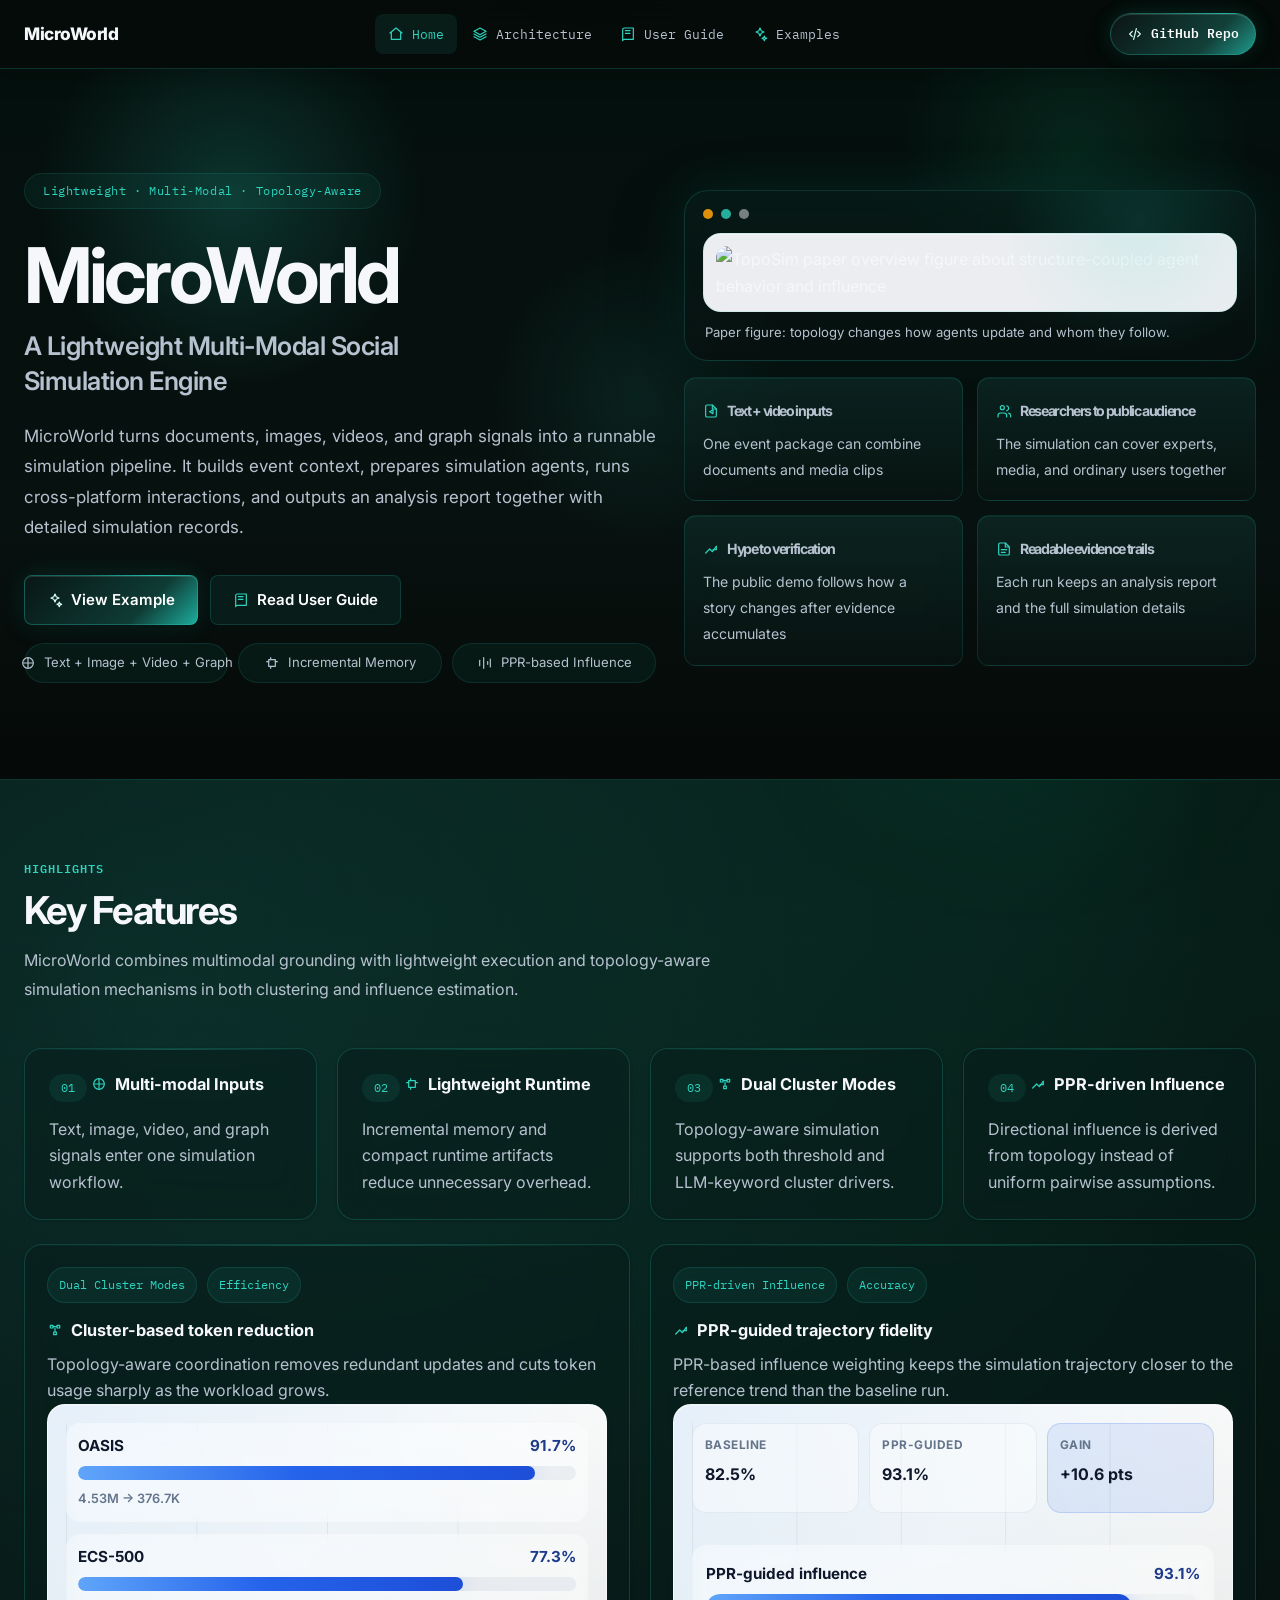
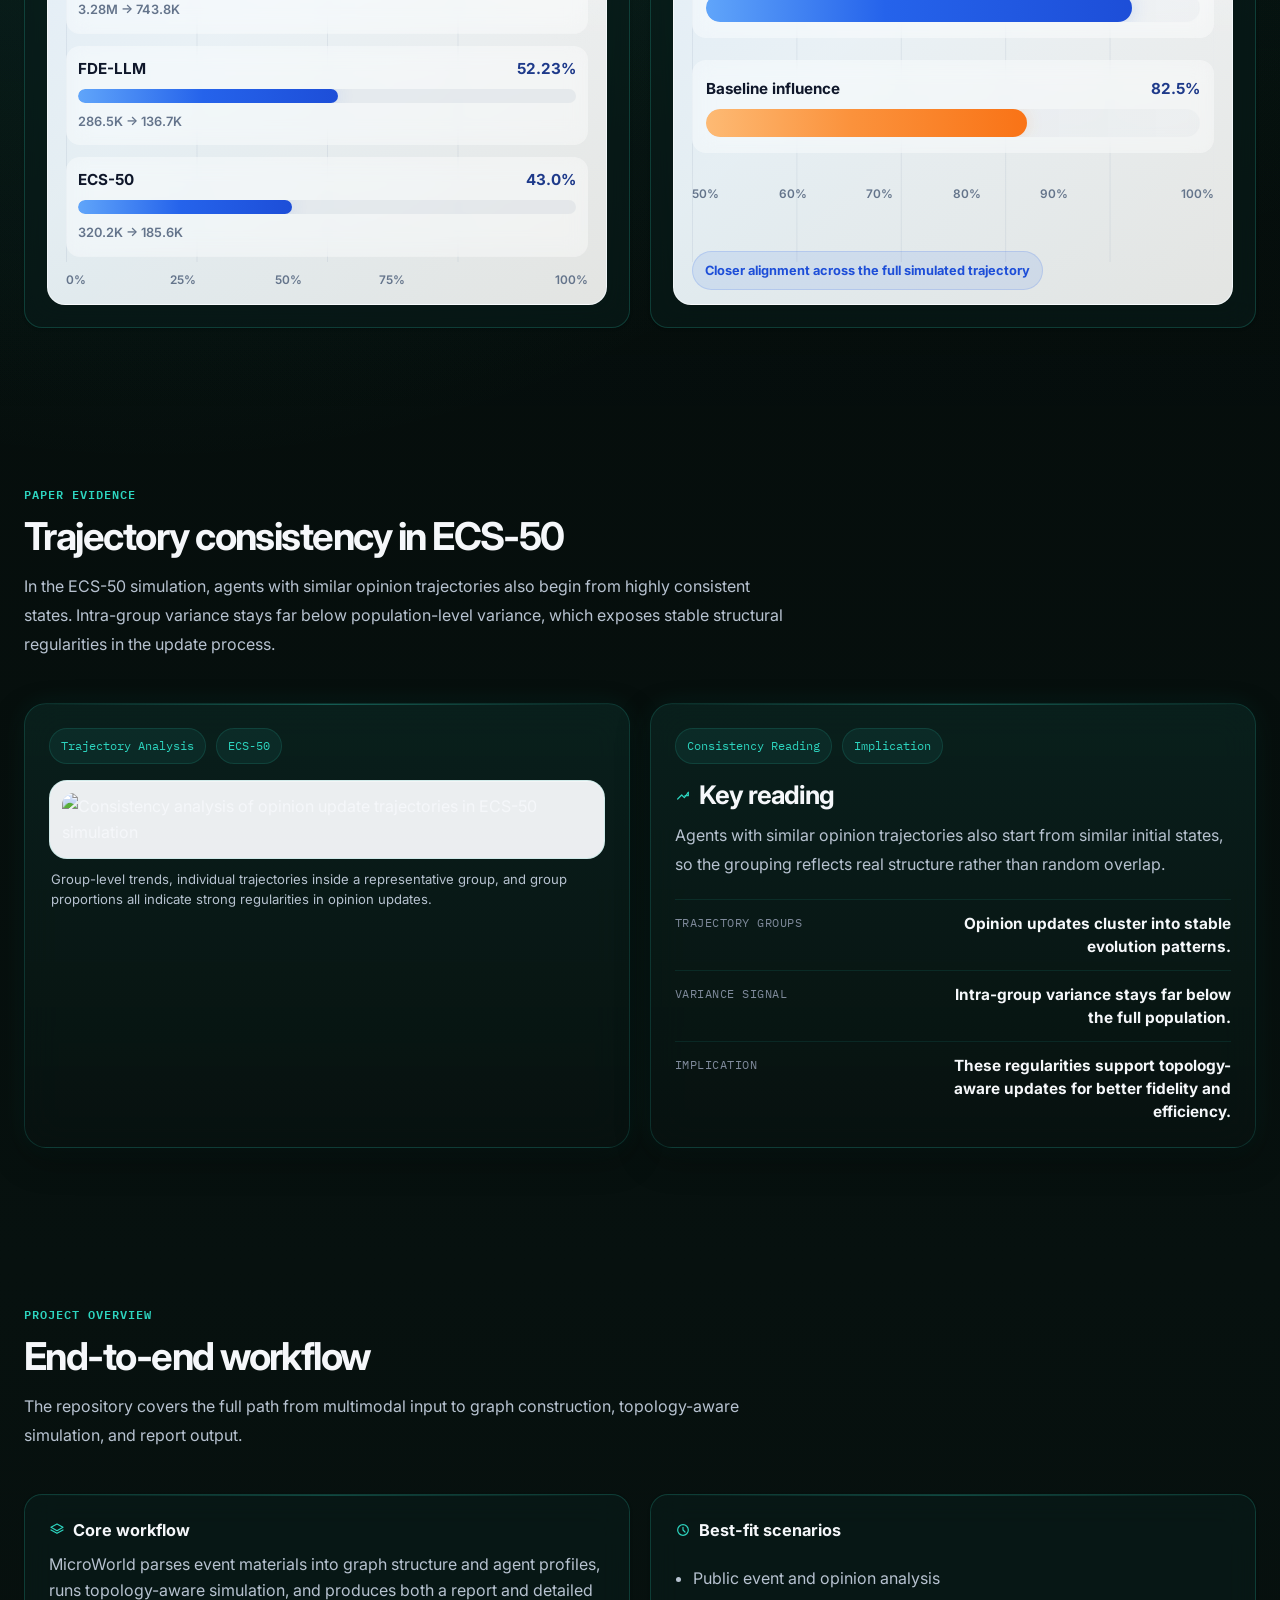
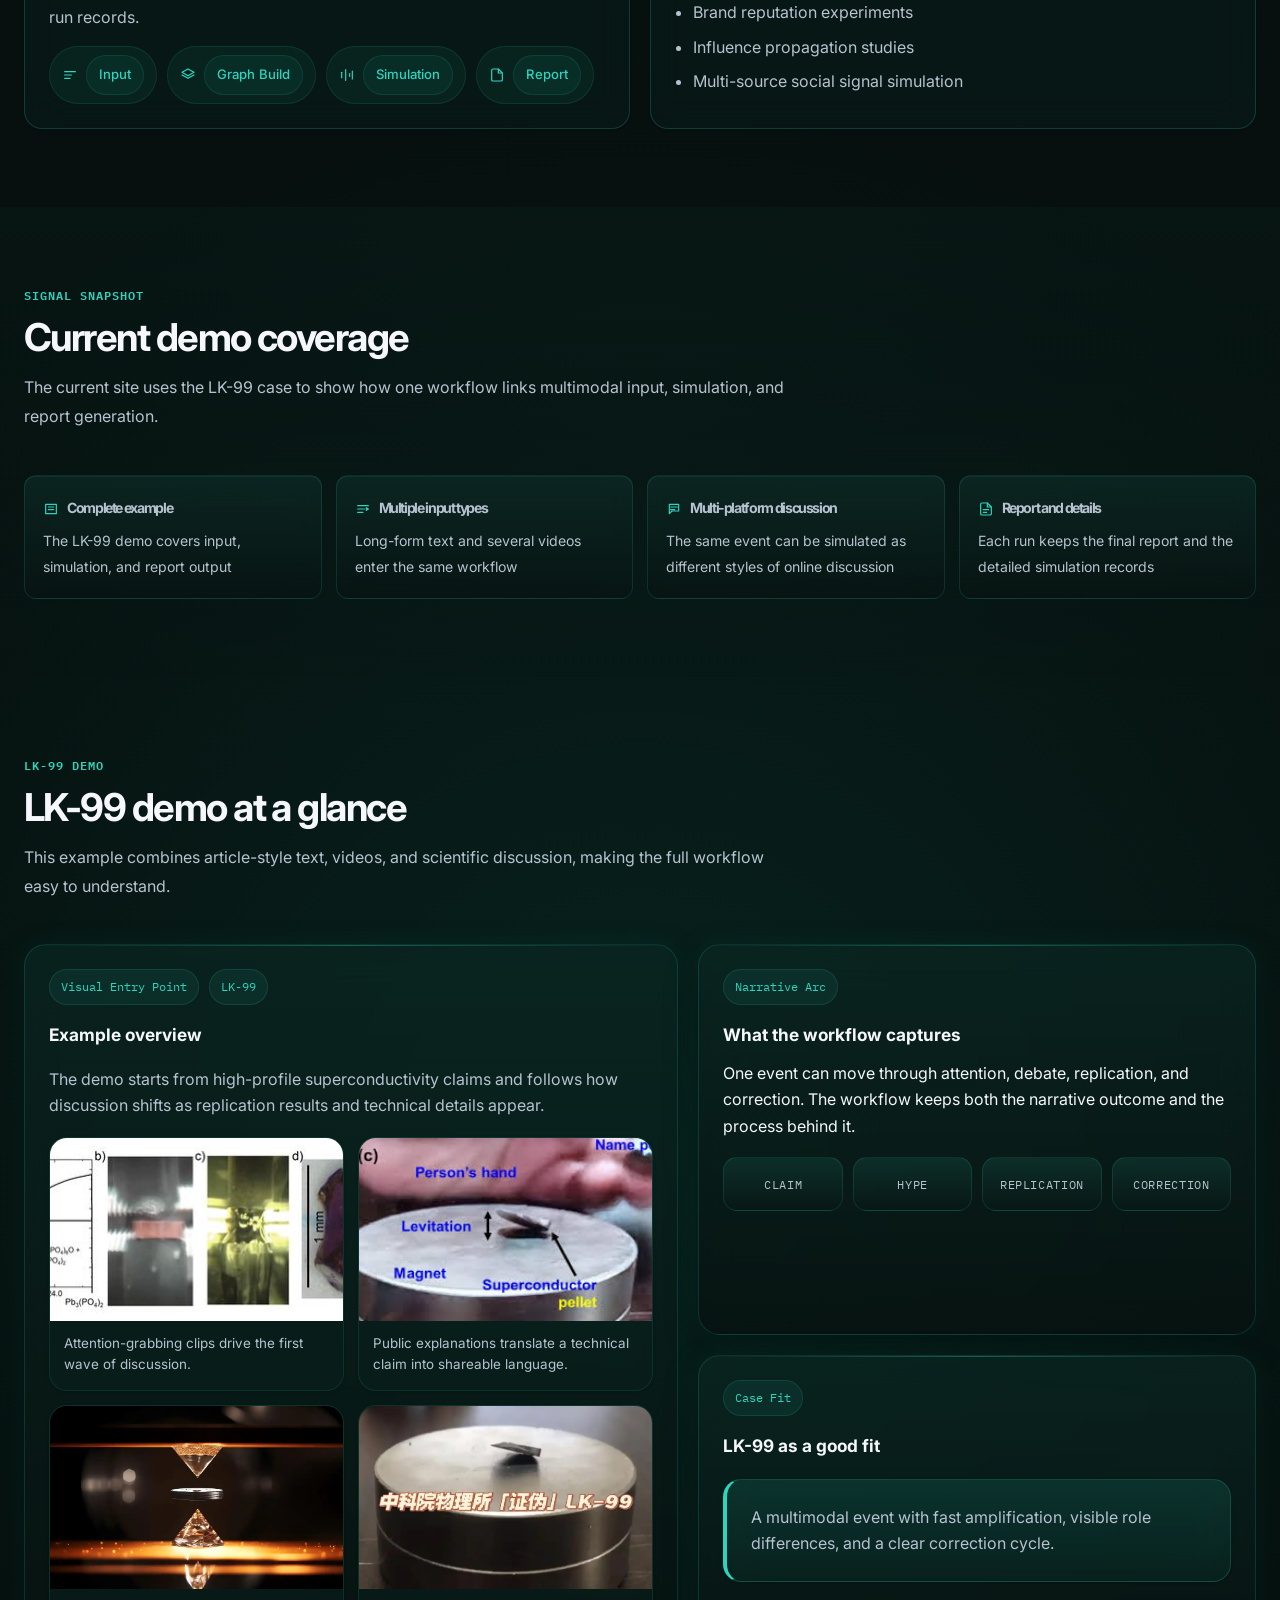
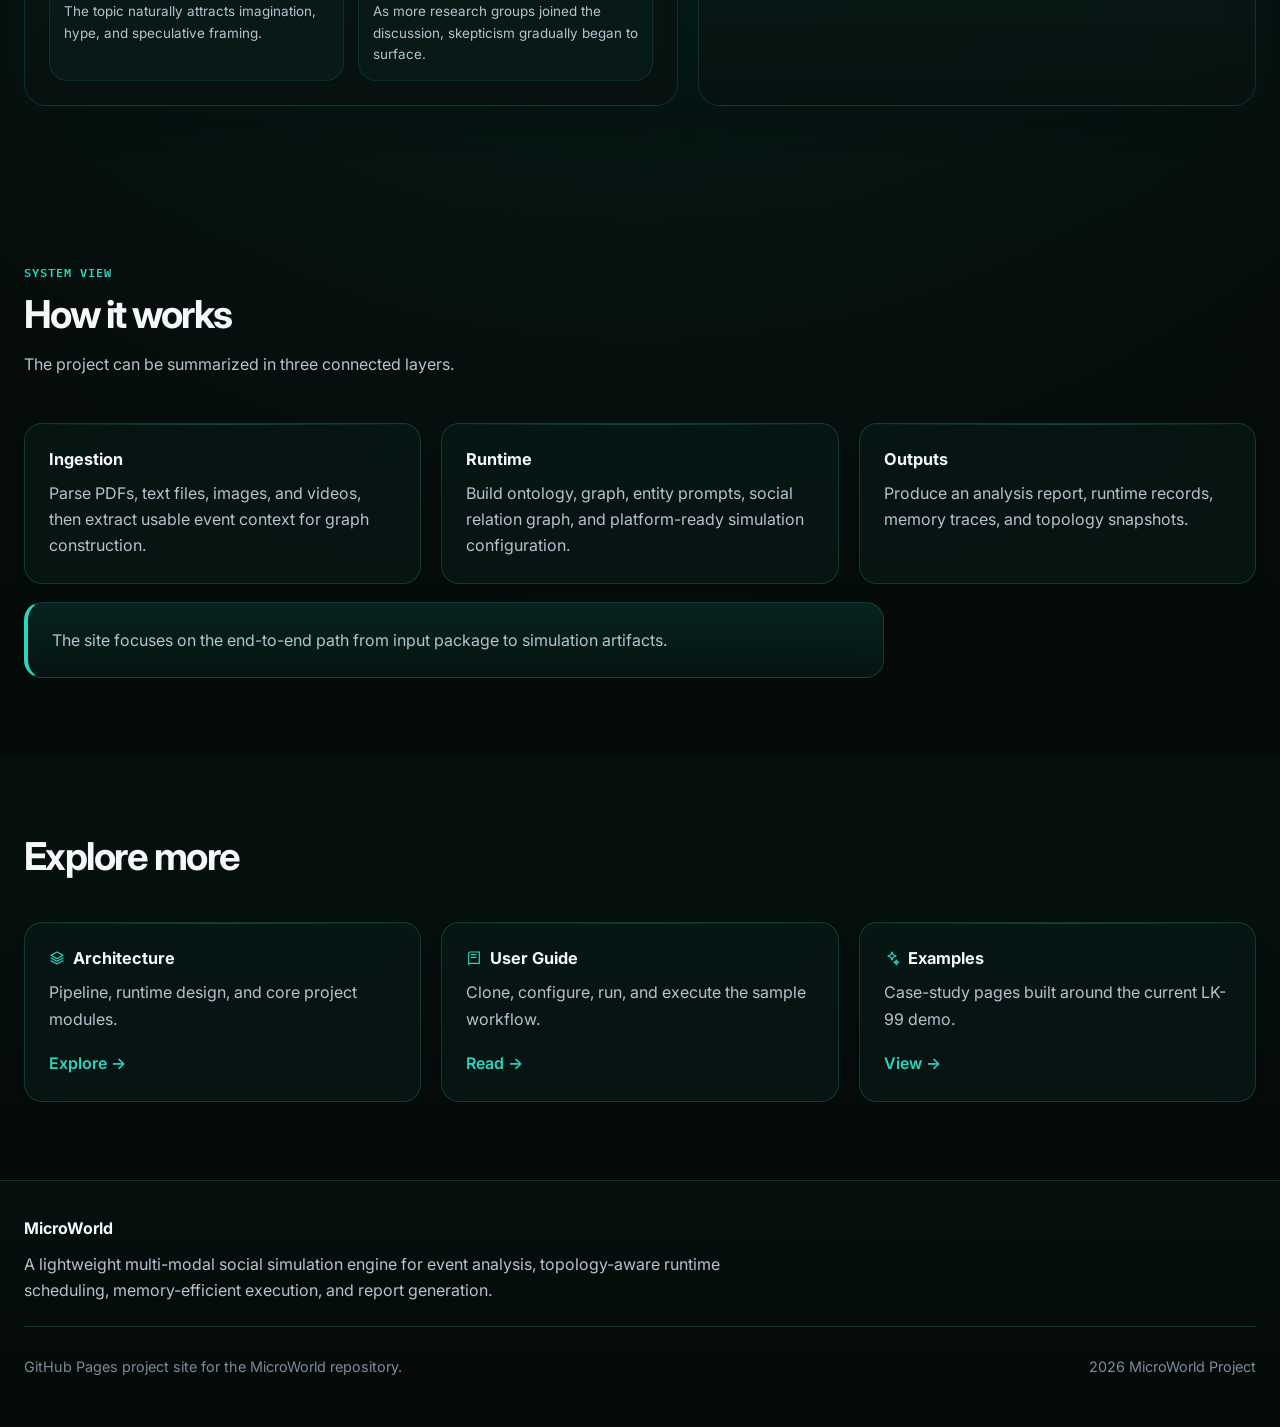
==== docs/index.html @ 54f36115 "Restore site favicon" ====
<!DOCTYPE html>
<html lang="en">
  <head>
    <meta charset="UTF-8" />
    <meta name="viewport" content="width=device-width, initial-scale=1.0" />
    <title>MicroWorld | Home</title>
    <meta
      name="description"
      content="MicroWorld is a lightweight multi-modal social simulation engine for event analysis, topology-aware runtime optimization, and report generation."
    />
    <link rel="icon" href="./favicon.svg" type="image/svg+xml" />
    <link rel="preconnect" href="https://fonts.googleapis.com" />
    <link rel="preconnect" href="https://fonts.gstatic.com" crossorigin />
    <link
      href="https://fonts.googleapis.com/css2?family=Inter:wght@400;500;600;700;800&family=IBM+Plex+Mono:wght@400;500;600&display=swap"
      rel="stylesheet"
    />
    <link rel="stylesheet" href="./styles.css" />
  </head>
  <body
    data-page="home"
    data-nav-cta-text="GitHub Repo"
    data-nav-cta-href="https://github.com/d2i-cuhksz/LightWorld"
    data-nav-cta-target="_blank"
  >
    <nav id="main-nav"></nav>

    <section class="hero">
      <div class="hero-inner hero-layout">
        <div class="hero-copy">
          <div class="hero-badge">Lightweight · Multi-Modal · Topology-Aware</div>
          <h1>
            <span class="hero-title-main">MicroWorld</span>
            <span class="hero-title-sub">A Lightweight Multi-Modal Social Simulation Engine</span>
          </h1>
          <p class="hero-abstract">
            MicroWorld turns documents, images, videos, and graph signals into a
            runnable simulation pipeline. It builds event context, prepares
            simulation agents, runs cross-platform interactions, and outputs an
            analysis report together with detailed simulation records.
          </p>
          <div class="hero-actions">
            <a href="examples.html" class="btn-primary">
              <span class="btn-label">
                <svg class="ui-icon" viewBox="0 0 24 24" aria-hidden="true"><path d="m12 3 1.8 4.2L18 9l-4.2 1.8L12 15l-1.8-4.2L6 9l4.2-1.8L12 3Z"></path><path d="m18.5 15 1 2.5 2.5 1-2.5 1-1 2.5-1-2.5-2.5-1 2.5-1 1-2.5Z"></path></svg>
                <span>View Example</span>
              </span>
            </a>
            <a href="guide.html" class="btn-outline">
              <span class="btn-label">
                <svg class="ui-icon" viewBox="0 0 24 24" aria-hidden="true"><path d="M4 5.5A2.5 2.5 0 0 1 6.5 3H20v17H6.5A2.5 2.5 0 0 0 4 22V5.5Z"></path><path d="M8 7h7"></path><path d="M8 11h7"></path></svg>
                <span>Read User Guide</span>
              </span>
            </a>
          </div>
          <div class="hero-chips">
            <span>
              <svg class="ui-icon" viewBox="0 0 24 24" aria-hidden="true"><path d="M12 5v14"></path><path d="M5 12h14"></path><circle cx="12" cy="12" r="8"></circle></svg>
              <span>Text + Image + Video + Graph</span>
            </span>
            <span>
              <svg class="ui-icon" viewBox="0 0 24 24" aria-hidden="true"><path d="M7 7h10v10H7z"></path><path d="M4 10h3"></path><path d="M17 10h3"></path><path d="M10 4v3"></path><path d="M10 17v3"></path></svg>
              <span>Incremental Memory</span>
            </span>
            <span>
              <svg class="ui-icon" viewBox="0 0 24 24" aria-hidden="true"><path d="M4 16V8"></path><path d="M10 20V4"></path><path d="M16 14V10"></path><path d="M20 18V6"></path></svg>
              <span>PPR-based Influence</span>
            </span>
          </div>
        </div>

        <div class="hero-panel-shell">
          <div class="hero-terminal-panel">
            <div class="terminal-topline">
              <span></span>
              <span></span>
              <span></span>
            </div>
            <div class="paper-image-frame hero-paper-image">
              <img src="./assets/intro.png" alt="TopoSim paper overview figure about structure-coupled agent behavior and influence" />
            </div>
            <p class="paper-image-caption">Paper figure: topology changes how agents update and whom they follow.</p>
          </div>

          <div class="hero-stat-grid">
            <div class="metric-box hero-stat-box">
              <strong><span class="metric-heading"><svg class="ui-icon" viewBox="0 0 24 24" aria-hidden="true"><path d="M14 3H6a2 2 0 0 0-2 2v14a2 2 0 0 0 2 2h12a2 2 0 0 0 2-2V9Z"></path><path d="M14 3v6h6"></path><path d="m10 13 5-3v6l-5-3Z"></path></svg><span>Text + video inputs</span></span></strong>
              <span>One event package can combine documents and media clips</span>
            </div>
            <div class="metric-box hero-stat-box">
              <strong><span class="metric-heading"><svg class="ui-icon" viewBox="0 0 24 24" aria-hidden="true"><path d="M16 21v-2a4 4 0 0 0-4-4H7a4 4 0 0 0-4 4v2"></path><circle cx="9.5" cy="7" r="3"></circle><path d="M22 21v-2a4 4 0 0 0-3-3.87"></path><path d="M16 4.13a4 4 0 0 1 0 7.75"></path></svg><span>Researchers to public audience</span></span></strong>
              <span>The simulation can cover experts, media, and ordinary users together</span>
            </div>
            <div class="metric-box hero-stat-box">
              <strong><span class="metric-heading"><svg class="ui-icon" viewBox="0 0 24 24" aria-hidden="true"><path d="M4 18 10 12l4 4 6-8"></path><path d="M20 8v5h-5"></path></svg><span>Hype to verification</span></span></strong>
              <span>The public demo follows how a story changes after evidence accumulates</span>
            </div>
            <div class="metric-box hero-stat-box">
              <strong><span class="metric-heading"><svg class="ui-icon" viewBox="0 0 24 24" aria-hidden="true"><path d="M14 3H6a2 2 0 0 0-2 2v14a2 2 0 0 0 2 2h12a2 2 0 0 0 2-2V9Z"></path><path d="M14 3v6h6"></path><path d="M8 13h8"></path><path d="M8 17h6"></path></svg><span>Readable evidence trails</span></span></strong>
              <span>Each run keeps an analysis report and the full simulation details</span>
            </div>
          </div>
        </div>
      </div>
    </section>

    <section class="section section-alt reveal">
      <div class="container">
        <div class="section-header">
          <div class="section-label">Highlights</div>
          <h2 class="section-title">Key Features</h2>
          <p class="section-desc">
            MicroWorld combines multimodal grounding with lightweight execution
            and topology-aware simulation mechanisms in both clustering and
            influence estimation.
          </p>
        </div>
        <div class="feature-grid">
          <article class="feature-card">
            <div class="card-pill">01</div>
            <h3 class="title-with-icon"><svg class="ui-icon" viewBox="0 0 24 24" aria-hidden="true"><path d="M12 5v14"></path><path d="M5 12h14"></path><circle cx="12" cy="12" r="8"></circle></svg><span>Multi-modal Inputs</span></h3>
            <p>Text, image, video, and graph signals enter one simulation workflow.</p>
          </article>
          <article class="feature-card">
            <div class="card-pill">02</div>
            <h3 class="title-with-icon"><svg class="ui-icon" viewBox="0 0 24 24" aria-hidden="true"><path d="M7 7h10v10H7z"></path><path d="M4 10h3"></path><path d="M17 10h3"></path><path d="M10 4v3"></path><path d="M10 17v3"></path></svg><span>Lightweight Runtime</span></h3>
            <p>Incremental memory and compact runtime artifacts reduce unnecessary overhead.</p>
          </article>
          <article class="feature-card">
            <div class="card-pill">03</div>
            <h3 class="title-with-icon"><svg class="ui-icon" viewBox="0 0 24 24" aria-hidden="true"><path d="M5 5h4v4H5z"></path><path d="M15 5h4v4h-4z"></path><path d="M10 15h4v4h-4z"></path><path d="M9 7h6"></path><path d="M12 9v6"></path></svg><span>Dual Cluster Modes</span></h3>
            <p>Topology-aware simulation supports both threshold and LLM-keyword cluster drivers.</p>
          </article>
          <article class="feature-card">
            <div class="card-pill">04</div>
            <h3 class="title-with-icon"><svg class="ui-icon" viewBox="0 0 24 24" aria-hidden="true"><path d="M4 18 10 12l4 4 6-8"></path><path d="M20 8v5h-5"></path></svg><span>PPR-driven Influence</span></h3>
            <p>Directional influence is derived from topology instead of uniform pairwise assumptions.</p>
          </article>
        </div>
        <div class="feature-proof-grid">
          <article class="feature-proof-card">
            <div class="board-topline">
              <span class="board-tag">Dual Cluster Modes</span>
              <span class="board-tag">Efficiency</span>
            </div>
            <h3 class="title-with-icon"><svg class="ui-icon" viewBox="0 0 24 24" aria-hidden="true"><path d="M5 5h4v4H5z"></path><path d="M15 5h4v4h-4z"></path><path d="M10 15h4v4h-4z"></path><path d="M9 7h6"></path><path d="M12 9v6"></path></svg><span>Cluster-based token reduction</span></h3>
            <p class="feature-proof-desc">Topology-aware coordination removes redundant updates and cuts token usage sharply as the workload grows.</p>
            <div class="chart-panel token-chart-panel" aria-label="Cluster-based coordination token reduction across benchmarks">
              <div class="chart-grid chart-grid-token" aria-hidden="true"></div>
              <div class="token-chart-rows">
                <div class="token-chart-row" style="--value: 91.7">
                  <div class="token-row-head">
                    <span class="token-row-label">OASIS</span>
                    <strong class="token-row-value">91.7%</strong>
                  </div>
                  <div class="token-row-track">
                    <span class="token-row-fill"></span>
                  </div>
                  <span class="token-row-meta">4.53M -> 376.7K</span>
                </div>
                <div class="token-chart-row" style="--value: 77.3">
                  <div class="token-row-head">
                    <span class="token-row-label">ECS-500</span>
                    <strong class="token-row-value">77.3%</strong>
                  </div>
                  <div class="token-row-track">
                    <span class="token-row-fill"></span>
                  </div>
                  <span class="token-row-meta">3.28M -> 743.8K</span>
                </div>
                <div class="token-chart-row" style="--value: 52.23">
                  <div class="token-row-head">
                    <span class="token-row-label">FDE-LLM</span>
                    <strong class="token-row-value">52.23%</strong>
                  </div>
                  <div class="token-row-track">
                    <span class="token-row-fill"></span>
                  </div>
                  <span class="token-row-meta">286.5K -> 136.7K</span>
                </div>
                <div class="token-chart-row" style="--value: 43">
                  <div class="token-row-head">
                    <span class="token-row-label">ECS-50</span>
                    <strong class="token-row-value">43.0%</strong>
                  </div>
                  <div class="token-row-track">
                    <span class="token-row-fill"></span>
                  </div>
                  <span class="token-row-meta">320.2K -> 185.6K</span>
                </div>
              </div>
              <div class="chart-axis token-chart-axis" aria-hidden="true">
                <span>0%</span>
                <span>25%</span>
                <span>50%</span>
                <span>75%</span>
                <span>100%</span>
              </div>
            </div>
          </article>
          <article class="feature-proof-card">
            <div class="board-topline">
              <span class="board-tag">PPR-driven Influence</span>
              <span class="board-tag">Accuracy</span>
            </div>
            <h3 class="title-with-icon"><svg class="ui-icon" viewBox="0 0 24 24" aria-hidden="true"><path d="M4 18 10 12l4 4 6-8"></path><path d="M20 8v5h-5"></path></svg><span>PPR-guided trajectory fidelity</span></h3>
            <p class="feature-proof-desc">PPR-based influence weighting keeps the simulation trajectory closer to the reference trend than the baseline run.</p>
            <div class="chart-panel fidelity-chart-panel" aria-label="PPR-guided influence improves simulation trajectory fidelity over the baseline">
              <div class="chart-grid chart-grid-fidelity" aria-hidden="true"></div>
              <div class="fidelity-summary-grid">
                <div class="fidelity-summary-card">
                  <span class="fidelity-summary-label">Baseline</span>
                  <strong class="fidelity-summary-value">82.5%</strong>
                </div>
                <div class="fidelity-summary-card">
                  <span class="fidelity-summary-label">PPR-guided</span>
                  <strong class="fidelity-summary-value">93.1%</strong>
                </div>
                <div class="fidelity-summary-card fidelity-summary-card-accent">
                  <span class="fidelity-summary-label">Gain</span>
                  <strong class="fidelity-summary-value">+10.6 pts</strong>
                </div>
              </div>
              <div class="fidelity-chart-body">
                <div class="fidelity-chart-row" style="--value: 93.1">
                  <div class="fidelity-row-head">
                    <span class="fidelity-row-label">PPR-guided influence</span>
                    <strong class="fidelity-row-value">93.1%</strong>
                  </div>
                  <div class="fidelity-row-track">
                    <span class="fidelity-row-fill fidelity-row-fill-primary"></span>
                  </div>
                </div>
                <div class="fidelity-chart-row" style="--value: 82.5">
                  <div class="fidelity-row-head">
                    <span class="fidelity-row-label">Baseline influence</span>
                    <strong class="fidelity-row-value">82.5%</strong>
                  </div>
                  <div class="fidelity-row-track">
                    <span class="fidelity-row-fill fidelity-row-fill-secondary"></span>
                  </div>
                </div>
              </div>
              <div class="chart-axis fidelity-chart-axis" aria-hidden="true">
                <span>50%</span>
                <span>60%</span>
                <span>70%</span>
                <span>80%</span>
                <span>90%</span>
                <span>100%</span>
              </div>
              <div class="fidelity-delta-pill">Closer alignment across the full simulated trajectory</div>
            </div>
          </article>
        </div>
      </div>
    </section>

    <section class="section reveal">
      <div class="container">
        <div class="section-header">
          <div class="section-label">Paper Evidence</div>
          <h2 class="section-title">Trajectory consistency in ECS-50</h2>
          <p class="section-desc">
            In the ECS-50 simulation, agents with similar opinion trajectories
            also begin from highly consistent states. Intra-group variance stays
            far below population-level variance, which exposes stable structural
            regularities in the update process.
          </p>
        </div>
        <div class="two-col-grid">
          <article class="signal-board signal-board-large">
            <div class="board-topline">
              <span class="board-tag">Trajectory Analysis</span>
              <span class="board-tag">ECS-50</span>
            </div>
            <div class="paper-image-frame background-paper-image">
              <img src="./assets/background.png" alt="Consistency analysis of opinion update trajectories in ECS-50 simulation" />
            </div>
            <p class="paper-image-caption">
              Group-level trends, individual trajectories inside a representative group, and group proportions all indicate strong regularities in opinion updates.
            </p>
          </article>
          <article class="signal-board signal-board-large">
            <div class="board-topline">
              <span class="board-tag">Consistency Reading</span>
              <span class="board-tag">Implication</span>
            </div>
            <h3 class="board-title title-with-icon"><svg class="ui-icon" viewBox="0 0 24 24" aria-hidden="true"><path d="M4 18 10 12l4 4 6-8"></path><path d="M20 8v5h-5"></path></svg><span>Key reading</span></h3>
            <p class="board-desc">
              Agents with similar opinion trajectories also start from similar
              initial states, so the grouping reflects real structure rather
              than random overlap.
            </p>
            <div class="board-list">
              <div class="board-list-row">
                <span>Trajectory groups</span>
                <strong>Opinion updates cluster into stable evolution patterns.</strong>
              </div>
              <div class="board-list-row">
                <span>Variance signal</span>
                <strong>Intra-group variance stays far below the full population.</strong>
              </div>
              <div class="board-list-row">
                <span>Implication</span>
                <strong>These regularities support topology-aware updates for better fidelity and efficiency.</strong>
              </div>
            </div>
          </article>
        </div>
      </div>
    </section>

    <section class="section reveal">
      <div class="container">
        <div class="section-header">
          <div class="section-label">Project Overview</div>
          <h2 class="section-title">End-to-end workflow</h2>
          <p class="section-desc">
            The repository covers the full path from multimodal input to graph
            construction, topology-aware simulation, and report output.
          </p>
        </div>
        <div class="two-col-grid">
          <div class="info-card">
            <h3 class="title-with-icon"><svg class="ui-icon" viewBox="0 0 24 24" aria-hidden="true"><path d="M12 3 3 8l9 5 9-5-9-5Z"></path><path d="m3 12 9 5 9-5"></path></svg><span>Core workflow</span></h3>
            <p>
              MicroWorld parses event materials into graph structure and agent
              profiles, runs topology-aware simulation, and produces both a
              report and detailed run records.
            </p>
            <div class="process-strip">
              <span><svg class="ui-icon" viewBox="0 0 24 24" aria-hidden="true"><path d="M4 7h16"></path><path d="M4 12h10"></path><path d="M4 17h8"></path></svg><span>Input</span></span>
              <span><svg class="ui-icon" viewBox="0 0 24 24" aria-hidden="true"><path d="M12 3 3 8l9 5 9-5-9-5Z"></path><path d="m3 12 9 5 9-5"></path></svg><span>Graph Build</span></span>
              <span><svg class="ui-icon" viewBox="0 0 24 24" aria-hidden="true"><path d="M4 16V8"></path><path d="M10 20V4"></path><path d="M16 14V10"></path><path d="M20 18V6"></path></svg><span>Simulation</span></span>
              <span><svg class="ui-icon" viewBox="0 0 24 24" aria-hidden="true"><path d="M14 3H6a2 2 0 0 0-2 2v14a2 2 0 0 0 2 2h12a2 2 0 0 0 2-2V9Z"></path><path d="M14 3v6h6"></path></svg><span>Report</span></span>
            </div>
          </div>
          <div class="info-card">
            <h3 class="title-with-icon"><svg class="ui-icon" viewBox="0 0 24 24" aria-hidden="true"><circle cx="12" cy="12" r="8"></circle><path d="M12 8v4l3 3"></path></svg><span>Best-fit scenarios</span></h3>
            <ul class="plain-list">
              <li>Public event and opinion analysis</li>
              <li>Brand reputation experiments</li>
              <li>Influence propagation studies</li>
              <li>Multi-source social signal simulation</li>
            </ul>
          </div>
        </div>
      </div>
    </section>

    <section class="section section-alt reveal">
      <div class="container">
        <div class="section-header">
          <div class="section-label">Signal Snapshot</div>
          <h2 class="section-title">Current demo coverage</h2>
          <p class="section-desc">
            The current site uses the LK-99 case to show how one workflow links
            multimodal input, simulation, and report generation.
          </p>
        </div>
        <div class="metric-grid">
          <div class="metric-box">
            <strong><span class="metric-heading"><svg class="ui-icon" viewBox="0 0 24 24" aria-hidden="true"><path d="M4 5h16v14H4z"></path><path d="M8 9h8"></path><path d="M8 13h8"></path></svg><span>Complete example</span></span></strong>
            <span>The LK-99 demo covers input, simulation, and report output</span>
          </div>
          <div class="metric-box">
            <strong><span class="metric-heading"><svg class="ui-icon" viewBox="0 0 24 24" aria-hidden="true"><path d="M4 7h16"></path><path d="M4 12h10"></path><path d="M4 17h8"></path><path d="m17 10 3 2-3 2Z"></path></svg><span>Multiple input types</span></span></strong>
            <span>Long-form text and several videos enter the same workflow</span>
          </div>
          <div class="metric-box">
            <strong><span class="metric-heading"><svg class="ui-icon" viewBox="0 0 24 24" aria-hidden="true"><path d="M7 9h10"></path><path d="M7 13h6"></path><path d="M5 5h14v10H9l-4 4V5Z"></path></svg><span>Multi-platform discussion</span></span></strong>
            <span>The same event can be simulated as different styles of online discussion</span>
          </div>
          <div class="metric-box">
            <strong><span class="metric-heading"><svg class="ui-icon" viewBox="0 0 24 24" aria-hidden="true"><path d="M14 3H6a2 2 0 0 0-2 2v14a2 2 0 0 0 2 2h12a2 2 0 0 0 2-2V9Z"></path><path d="M14 3v6h6"></path><path d="M8 13h8"></path><path d="M8 17h5"></path></svg><span>Report and details</span></span></strong>
            <span>Each run keeps the final report and the detailed simulation records</span>
          </div>
        </div>
      </div>
    </section>

    <section class="section reveal">
      <div class="container">
        <div class="section-header">
          <div class="section-label">LK-99 Demo</div>
          <h2 class="section-title">LK-99 demo at a glance</h2>
          <p class="section-desc">
            This example combines article-style text, videos, and scientific
            discussion, making the full workflow easy to understand.
          </p>
        </div>
        <div class="lk99-feature-shell">
          <article class="gallery-board">
            <div class="panel-topline">
              <span class="panel-tag">Visual Entry Point</span>
              <span class="panel-tag">LK-99</span>
            </div>
            <h3>Example overview</h3>
            <p>
              The demo starts from high-profile superconductivity claims and
              follows how discussion shifts as replication results and technical
              details appear.
            </p>
            <div class="lk99-gallery-grid">
              <figure class="story-image-card">
                <img src="./assets/lk99/pic4.png" alt="Research figure strip with synthesis chart and sample photos" />
                <figcaption>Attention-grabbing clips drive the first wave of discussion.</figcaption>
              </figure>
              <figure class="story-image-card">
                <img src="./assets/lk99/pic2.png" alt="Annotated LK-99 explanation frame with magnet and pellet labels" />
                <figcaption>Public explanations translate a technical claim into shareable language.</figcaption>
              </figure>
              <figure class="story-image-card">
                <img src="./assets/lk99/pic3.png" alt="Conceptual levitation image used as a widely shared visual anchor" />
                <figcaption>The topic naturally attracts imagination, hype, and speculative framing.</figcaption>
              </figure>
              <figure class="story-image-card">
                <img src="./assets/lk99/pic1.png" alt="LK-99 video frame used in public discussion" />
                <figcaption>As more research groups joined the discussion, skepticism gradually began to surface.</figcaption>
              </figure>
            </div>
          </article>

          <div class="dashboard-stack">
            <article class="signal-board runtime-signal-panel">
              <div class="panel-topline">
                <span class="panel-tag">Narrative Arc</span>
              </div>
              <h3>What the workflow captures</h3>
              <p>
                One event can move through attention, debate, replication, and
                correction. The workflow keeps both the narrative outcome and
                the process behind it.
              </p>
              <div class="lk99-stage-strip">
                <span>Claim</span>
                <span>Hype</span>
                <span>Replication</span>
                <span>Correction</span>
              </div>
            </article>

            <article class="comparison-board">
              <div class="panel-topline">
                <span class="panel-tag">Case Fit</span>
              </div>
              <h3>LK-99 as a good fit</h3>
              <div class="insight-box comparison-note">
                <p>
                  A multimodal event with fast amplification, visible role differences, and a clear correction cycle.
                </p>
              </div>
            </article>
          </div>
        </div>
      </div>
    </section>

    <section class="section reveal">
      <div class="container">
        <div class="section-header">
          <div class="section-label">System View</div>
          <h2 class="section-title">How it works</h2>
          <p class="section-desc">
            The project can be summarized in three connected layers.
          </p>
        </div>
        <div class="overview-grid">
          <article class="overview-card">
            <h3>Ingestion</h3>
            <p>
              Parse PDFs, text files, images, and videos, then extract usable
              event context for graph construction.
            </p>
          </article>
          <article class="overview-card">
            <h3>Runtime</h3>
            <p>
              Build ontology, graph, entity prompts, social relation graph, and
              platform-ready simulation configuration.
            </p>
          </article>
          <article class="overview-card">
            <h3>Outputs</h3>
            <p>
              Produce an analysis report, runtime records, memory traces, and
              topology snapshots.
            </p>
          </article>
        </div>
        <div class="insight-box home-insight">
          <p>
            The site focuses on the end-to-end path from input package to simulation artifacts.
          </p>
        </div>
      </div>
    </section>

    <section class="section section-alt reveal">
      <div class="container">
        <div class="section-header">
          <h2 class="section-title">Explore more</h2>
        </div>
        <div class="landing-grid">
          <a href="architecture.html" class="landing-card">
            <h3 class="title-with-icon"><svg class="ui-icon" viewBox="0 0 24 24" aria-hidden="true"><path d="M12 3 3 8l9 5 9-5-9-5Z"></path><path d="m3 12 9 5 9-5"></path><path d="m3 16 9 5 9-5"></path></svg><span>Architecture</span></h3>
            <p>Pipeline, runtime design, and core project modules.</p>
            <span class="landing-card-link">Explore →</span>
          </a>
          <a href="guide.html" class="landing-card">
            <h3 class="title-with-icon"><svg class="ui-icon" viewBox="0 0 24 24" aria-hidden="true"><path d="M4 5.5A2.5 2.5 0 0 1 6.5 3H20v17H6.5A2.5 2.5 0 0 0 4 22V5.5Z"></path><path d="M8 7h7"></path><path d="M8 11h7"></path></svg><span>User Guide</span></h3>
            <p>Clone, configure, run, and execute the sample workflow.</p>
            <span class="landing-card-link">Read →</span>
          </a>
          <a href="examples.html" class="landing-card">
            <h3 class="title-with-icon"><svg class="ui-icon" viewBox="0 0 24 24" aria-hidden="true"><path d="m12 3 1.8 4.2L18 9l-4.2 1.8L12 15l-1.8-4.2L6 9l4.2-1.8L12 3Z"></path><path d="m18.5 15 1 2.5 2.5 1-2.5 1-1 2.5-1-2.5-2.5-1 2.5-1 1-2.5Z"></path></svg><span>Examples</span></h3>
            <p>Case-study pages built around the current LK-99 demo.</p>
            <span class="landing-card-link">View →</span>
          </a>
        </div>
      </div>
    </section>

    <footer id="main-footer"></footer>

    <script src="template.js"></script>
    <script src="app.js"></script>
  </body>
</html>
---- docs/styles.css ----
:root {
  --primary: #2dd4bf;
  --primary-dark: #0f8f84;
  --primary-soft: rgba(45, 212, 191, 0.18);
  --primary-glow: rgba(45, 212, 191, 0.3);
  --accent: #f59e0b;
  --accent-soft: rgba(245, 158, 11, 0.14);
  --text: #f5f7fa;
  --text-secondary: #b7c2d0;
  --text-muted: #7f8a9b;
  --border: rgba(45, 212, 191, 0.2);
  --border-light: rgba(45, 212, 191, 0.1);
  --bg: #050608;
  --bg-alt: #090d12;
  --panel: rgba(9, 30, 28, 0.56);
  --panel-strong: rgba(13, 44, 40, 0.72);
  --success: #157347;
  --warning: #b97812;
  --shadow-sm: 0 1px 3px rgba(0, 0, 0, 0.2);
  --shadow: 0 12px 32px rgba(0, 0, 0, 0.34), 0 0 28px rgba(45, 212, 191, 0.08);
  --shadow-lg: 0 28px 72px rgba(0, 0, 0, 0.42), 0 0 54px rgba(45, 212, 191, 0.12);
  --radius: 10px;
  --radius-lg: 18px;
  --radius-xl: 28px;
  --max-width: 1360px;
  --transition: 180ms ease;
  --mono: "IBM Plex Mono", "SFMono-Regular", monospace;
  --font: "Inter", -apple-system, BlinkMacSystemFont, "Segoe UI", sans-serif;
}

*,
*::before,
*::after {
  box-sizing: border-box;
}

html {
  scroll-behavior: smooth;
}

body {
  margin: 0;
  font-family: var(--font);
  background:
    radial-gradient(circle at 12% 16%, rgba(45, 212, 191, 0.18), transparent 20%),
    radial-gradient(circle at 82% 14%, rgba(16, 185, 129, 0.12), transparent 18%),
    radial-gradient(circle at 50% 70%, rgba(20, 184, 166, 0.12), transparent 24%),
    linear-gradient(180deg, #030706 0%, #07110f 46%, #040907 100%);
  color: var(--text);
  line-height: 1.65;
  -webkit-font-smoothing: antialiased;
  -moz-osx-font-smoothing: grayscale;
  overflow-x: hidden;
}

body::before,
body::after {
  content: "";
  position: fixed;
  inset: auto;
  pointer-events: none;
  z-index: -1;
  border-radius: 999px;
  filter: blur(80px);
  opacity: 0.6;
}

body::before {
  top: 12%;
  left: 8%;
  width: 360px;
  height: 240px;
  background: rgba(45, 212, 191, 0.22);
  animation: driftA 24s ease-in-out infinite;
}

body::after {
  right: 8%;
  bottom: 12%;
  width: 320px;
  height: 220px;
  background: rgba(16, 185, 129, 0.16);
  animation: driftB 28s ease-in-out infinite;
}

a {
  color: inherit;
  text-decoration: none;
}

img {
  display: block;
  width: 100%;
}

.ui-icon {
  width: 1rem;
  height: 1rem;
  flex: none;
  stroke: currentColor;
  fill: none;
  stroke-width: 1.8;
  stroke-linecap: round;
  stroke-linejoin: round;
}

.nav-link-inner,
.btn-label,
.title-with-icon,
.metric-heading {
  display: inline-flex;
  align-items: center;
  gap: 8px;
}

.nav-link-inner .ui-icon,
.title-with-icon .ui-icon,
.metric-heading .ui-icon,
.landing-card-link .ui-icon {
  color: var(--primary);
}

code,
pre,
.section-label,
.nav-links a,
.nav-cta,
.hero-badge,
.card-pill,
.meta-strip,
.tab-button,
.step-number {
  font-family: var(--mono);
}

nav {
  position: sticky;
  top: 0;
  z-index: 100;
  background: rgba(5, 12, 10, 0.88);
  backdrop-filter: blur(14px);
  border-bottom: 1px solid var(--border);
  box-shadow: 0 8px 24px rgba(0, 0, 0, 0.2);
}

.nav-inner {
  max-width: var(--max-width);
  margin: 0 auto;
  padding: 0 24px;
  height: 68px;
  display: flex;
  align-items: center;
  justify-content: space-between;
  gap: 18px;
}

.nav-brand {
  display: flex;
  align-items: center;
  gap: 10px;
  font-weight: 700;
  color: var(--text);
  flex-shrink: 0;
  letter-spacing: -0.03em;
}

.nav-brand-text {
  font-size: 1.08rem;
  font-weight: 800;
  color: var(--text);
}

.nav-links {
  list-style: none;
  display: flex;
  gap: 2px;
  margin: 0;
  padding: 0;
}

.nav-links a {
  display: inline-flex;
  align-items: center;
  padding: 9px 13px;
  border-radius: 8px;
  font-size: 0.84rem;
  color: var(--text-secondary);
  transition: color var(--transition), background var(--transition);
}

.nav-links a:hover,
.nav-links a.active {
  color: var(--primary);
  background: rgba(45, 212, 191, 0.09);
}

.nav-cta {
  display: inline-flex;
  align-items: center;
  gap: 8px;
  padding: 9px 16px;
  border-radius: 999px;
  background: linear-gradient(135deg, #0b1514, #124039 34%, #21a597 52%, #124039 70%, #091211);
  background-size: 200% 200%;
  color: #fff;
  font-size: 0.82rem;
  font-weight: 600;
  transition: background var(--transition), transform var(--transition), border-color var(--transition);
  border: 1px solid rgba(45, 212, 191, 0.28);
  box-shadow: inset 0 1px 0 rgba(255, 255, 255, 0.12), 0 10px 26px rgba(0, 0, 0, 0.25), 0 0 20px rgba(45, 212, 191, 0.16);
  animation: metalShift 8s ease infinite;
}

.nav-cta:hover {
  border-color: rgba(45, 212, 191, 0.42);
  transform: translateY(-1px);
}

.hero {
  padding: 86px 24px 78px;
  border-bottom: 1px solid var(--border);
  background:
    radial-gradient(circle at 18% 18%, rgba(45, 212, 191, 0.18), transparent 16%),
    radial-gradient(circle at 84% 12%, rgba(16, 185, 129, 0.13), transparent 14%),
    radial-gradient(circle at 50% 46%, rgba(45, 212, 191, 0.09), transparent 20%),
    linear-gradient(180deg, #04100d 0%, #07110f 65%, #050907 100%);
}

.hero-inner {
  max-width: var(--max-width);
  margin: 0 auto;
  padding: 18px 0;
}

.hero-layout {
  display: grid;
  grid-template-columns: minmax(0, 1.05fr) minmax(360px, 0.95fr);
  gap: 28px;
  align-items: center;
}

.hero-copy {
  position: relative;
  z-index: 2;
}

.hero-panel-shell {
  display: grid;
  gap: 16px;
}

.hero-terminal-panel {
  position: relative;
  overflow: hidden;
  padding: 18px;
  border-radius: 24px;
  background: linear-gradient(180deg, rgba(8, 30, 27, 0.64), rgba(7, 16, 15, 0.76));
  border: 1px solid rgba(45, 212, 191, 0.18);
  backdrop-filter: blur(18px) saturate(1.2);
  box-shadow: var(--shadow-lg);
}

.hero-terminal-panel::before {
  content: "";
  position: absolute;
  inset: 0;
  background: radial-gradient(circle at 80% 20%, rgba(45, 212, 191, 0.12), transparent 28%);
  pointer-events: none;
}

.terminal-topline {
  display: flex;
  gap: 8px;
  margin-bottom: 14px;
}

.terminal-topline span {
  width: 10px;
  height: 10px;
  border-radius: 999px;
  background: rgba(255, 255, 255, 0.25);
}

.terminal-topline span:nth-child(1) {
  background: rgba(245, 158, 11, 0.9);
}

.terminal-topline span:nth-child(2) {
  background: rgba(45, 212, 191, 0.8);
}

.terminal-topline span:nth-child(3) {
  background: rgba(255, 255, 255, 0.45);
}

.hero-console {
  margin-top: 0;
}

.paper-image-frame {
  margin-top: 16px;
  padding: 12px;
  border-radius: 18px;
  border: 1px solid rgba(45, 212, 191, 0.14);
  background: rgba(245, 247, 250, 0.96);
  box-shadow: inset 0 1px 0 rgba(255, 255, 255, 0.4);
}

.paper-image-frame img {
  width: 100%;
  height: auto;
  object-fit: contain;
  border-radius: 12px;
}

.paper-image-caption {
  margin: 10px 2px 0;
  color: var(--text-secondary);
  font-size: 0.82rem;
  line-height: 1.55;
}

.hero-paper-image {
  margin-top: 0;
}

.hero-paper-image img {
  max-height: 460px;
}

.architecture-paper-image img,
.example-paper-image img {
  max-height: 360px;
}

.background-paper-image img {
  max-height: 420px;
}

.hero-stat-grid {
  display: grid;
  grid-template-columns: repeat(2, minmax(0, 1fr));
  gap: 14px;
}

.hero-stat-box {
  min-height: 118px;
}

.hero-chips {
  display: grid;
  grid-template-columns: repeat(3, minmax(0, 1fr));
  gap: 10px;
  margin-top: 18px;
}

.hero-chips > span {
  display: inline-flex;
  align-items: center;
  justify-content: center;
  gap: 8px;
  padding: 8px 12px;
  border-radius: 999px;
  background: rgba(45, 212, 191, 0.06);
  border: 1px solid rgba(45, 212, 191, 0.12);
  color: var(--text-secondary);
  font-size: 0.82rem;
  text-align: center;
  white-space: nowrap;
}

.hero-badge {
  display: inline-flex;
  align-items: center;
  padding: 7px 18px;
  border-radius: 999px;
  background: rgba(45, 212, 191, 0.06);
  color: var(--primary);
  font-size: 0.74rem;
  letter-spacing: 0.05em;
  margin-bottom: 26px;
  border: 1px solid rgba(45, 212, 191, 0.12);
}

.hero h1 {
  margin: 0 0 22px;
  font-size: clamp(3rem, 6vw, 5.1rem);
  line-height: 1.08;
  letter-spacing: -0.05em;
}

.hero-title-main,
.hero-title-sub {
  display: block;
}

.hero-title-sub {
  margin-top: 12px;
  max-width: 28ch;
  font-size: clamp(1.1rem, 2vw, 1.6rem);
  line-height: 1.35;
  letter-spacing: -0.02em;
  color: var(--text-secondary);
  font-weight: 600;
}

.hero-abstract {
  max-width: 58ch;
  margin: 0 0 32px;
  color: var(--text-secondary);
  font-size: 1.06rem;
  line-height: 1.8;
}

.hero-actions {
  display: flex;
  justify-content: flex-start;
  gap: 12px;
  flex-wrap: wrap;
}

.btn-primary,
.btn-outline {
  display: inline-flex;
  align-items: center;
  justify-content: center;
  padding: 12px 22px;
  border-radius: 8px;
  font-size: 0.94rem;
  font-weight: 600;
  transition: transform var(--transition), background var(--transition), color var(--transition), border-color var(--transition);
}

.btn-primary {
  background: linear-gradient(135deg, #081715, #0f3b35 34%, #1eb9a8 52%, #0f3b35 70%, #07110f);
  background-size: 200% 200%;
  color: #fff;
  border: 1px solid rgba(45, 212, 191, 0.3);
  box-shadow: inset 0 1px 0 rgba(255, 255, 255, 0.12), 0 2px 18px rgba(0, 0, 0, 0.35), 0 0 26px rgba(45, 212, 191, 0.16);
  animation: metalShift 9s ease infinite;
}

.btn-primary:hover {
  transform: translateY(-1px);
  box-shadow: inset 0 1px 0 rgba(255, 255, 255, 0.12), 0 8px 28px rgba(0, 0, 0, 0.32), 0 0 30px rgba(45, 212, 191, 0.22);
}

.btn-primary .ui-icon,
.nav-cta .ui-icon {
  color: #d7fffa;
}

.btn-outline .ui-icon {
  color: var(--primary);
}

.btn-outline {
  background: rgba(45, 212, 191, 0.07);
  color: #fff;
  border: 1px solid rgba(45, 212, 191, 0.18);
  backdrop-filter: blur(12px);
}

.btn-outline:hover {
  background: rgba(45, 212, 191, 0.11);
  transform: translateY(-1px);
}

.section {
  padding: 78px 24px;
}

.section-alt {
  background:
    linear-gradient(180deg, rgba(12, 43, 38, 0.22), rgba(7, 20, 18, 0.08));
}

.container {
  max-width: var(--max-width);
  margin: 0 auto;
}

.section-header {
  margin-bottom: 44px;
}

.section-label {
  margin-bottom: 10px;
  color: var(--primary);
  font-size: 0.76rem;
  font-weight: 600;
  letter-spacing: 0.08em;
  text-transform: uppercase;
}

.section-title {
  margin: 0 0 14px;
  font-size: clamp(1.8rem, 3vw, 2.5rem);
  line-height: 1.15;
  letter-spacing: -0.04em;
}

.section-desc {
  max-width: 760px;
  margin: 0;
  color: var(--text-secondary);
  font-size: 1rem;
  line-height: 1.8;
}

.two-col-grid,
.overview-grid,
.feature-grid,
.landing-grid,
.split-grid,
.step-grid,
.deployment-grid,
.demo-grid {
  display: grid;
  gap: 20px;
}

.two-col-grid,
.split-grid,
.demo-grid,
.deployment-grid {
  grid-template-columns: repeat(2, minmax(0, 1fr));
}

.overview-grid,
.landing-grid {
  grid-template-columns: repeat(3, minmax(0, 1fr));
}

.feature-grid,
.step-grid {
  grid-template-columns: repeat(4, minmax(0, 1fr));
}

.feature-proof-grid {
  display: grid;
  grid-template-columns: repeat(2, minmax(0, 1fr));
  gap: 20px;
  margin-top: 24px;
  align-items: stretch;
}

.info-card,
.overview-card,
.feature-card,
.feature-proof-card,
.landing-card,
.detail-card,
.step-card,
.deployment-card,
.demo-card,
.placeholder-card,
.code-card,
.figure-board,
.demo-mock,
.insight-box,
.tab-panel-inner {
  background: var(--panel);
  border: 1px solid var(--border);
  border-radius: var(--radius-lg);
  box-shadow: var(--shadow-sm);
  backdrop-filter: blur(16px) saturate(1.15);
}

.info-card,
.overview-card,
.feature-card,
.feature-proof-card,
.detail-card,
.step-card,
.deployment-card,
.demo-card,
.placeholder-card,
.code-card,
.tab-panel-inner,
.demo-mock,
.insight-box {
  padding: 24px;
}

.landing-card {
  padding: 24px;
  transition: transform var(--transition), box-shadow var(--transition);
}

.landing-card:hover,
.overview-card:hover,
.feature-card:hover,
.feature-proof-card:hover {
  transform: translateY(-3px);
  box-shadow: var(--shadow);
}

.feature-card,
.feature-proof-card,
.landing-card,
.overview-card,
.info-card,
.detail-card,
.step-card,
.deployment-card,
.code-card,
.tab-panel-inner,
.placeholder-card {
  position: relative;
  overflow: hidden;
}

.feature-card::before,
.feature-proof-card::before,
.landing-card::before,
.overview-card::before,
.info-card::before,
.detail-card::before,
.step-card::before,
.deployment-card::before,
.code-card::before,
.tab-panel-inner::before,
.placeholder-card::before {
  content: "";
  position: absolute;
  inset: 0 auto auto 0;
  width: 100%;
  height: 1px;
  background: linear-gradient(90deg, transparent, rgba(45, 212, 191, 0.28), transparent);
  opacity: 0.95;
}

.landing-card:nth-child(2n)::before,
.feature-card:nth-child(2n)::before,
.feature-proof-card:nth-child(2n)::before {
  background: linear-gradient(90deg, transparent, rgba(16, 185, 129, 0.24), transparent);
}

.info-card h3,
.overview-card h3,
.feature-card h3,
.feature-proof-card h3,
.landing-card h3,
.detail-card h3,
.step-card h3,
.deployment-card h3,
.demo-card h3,
.placeholder-card h3,
.code-card h3,
.tab-panel-inner h3 {
  margin: 0 0 10px;
  font-size: 1.02rem;
  line-height: 1.35;
}

.info-card p,
.overview-card p,
.feature-card p,
.feature-proof-card p,
.landing-card p,
.detail-card p,
.step-card p,
.deployment-card p,
.demo-card p,
.placeholder-card p,
.code-card p,
.tab-panel-inner p,
.insight-box p {
  margin: 0;
  color: var(--text-secondary);
}

.plain-list,
.bullet-list {
  margin: 14px 0 0;
  padding-left: 18px;
  color: var(--text-secondary);
}

.plain-list li,
.bullet-list li {
  margin-bottom: 8px;
}

.process-strip {
  display: flex;
  flex-wrap: wrap;
  gap: 10px;
  margin-top: 16px;
}

.process-strip span,
.meta-chip,
.command-chip {
  display: inline-flex;
  align-items: center;
  gap: 8px;
  padding: 8px 12px;
  border-radius: 999px;
  background: rgba(45, 212, 191, 0.06);
  color: var(--primary);
  font-size: 0.82rem;
  font-weight: 500;
  border: 1px solid rgba(45, 212, 191, 0.12);
}

.card-pill,
.step-number {
  display: inline-flex;
  align-items: center;
  justify-content: center;
  min-width: 38px;
  height: 28px;
  padding: 0 10px;
  margin-bottom: 14px;
  border-radius: 999px;
  background: rgba(45, 212, 191, 0.08);
  color: var(--primary);
  font-size: 0.75rem;
}

.landing-card-link {
  display: inline-block;
  margin-top: 18px;
  color: var(--primary);
  font-weight: 600;
}

.feature-proof-card {
  padding: 22px;
  display: flex;
  flex-direction: column;
}

.feature-proof-desc {
  margin-bottom: 14px;
  min-height: 3.2em;
}

.feature-proof-image {
  margin-top: 0;
  padding: 10px;
  background: rgba(221, 239, 234, 0.96);
  border-color: rgba(45, 212, 191, 0.16);
}

.feature-proof-image img {
  max-height: 360px;
}

.chart-panel {
  position: relative;
  overflow: hidden;
  padding: 18px 18px 14px;
  display: flex;
  flex-direction: column;
  border-radius: 18px;
  border: 1px solid rgba(255, 255, 255, 0.5);
  background:
    radial-gradient(circle at 100% 0%, rgba(255, 255, 255, 0.46), transparent 32%),
    linear-gradient(180deg, rgba(246, 251, 255, 0.98), rgba(234, 245, 250, 0.96));
  box-shadow: inset 0 1px 0 rgba(255, 255, 255, 0.4);
  min-height: 410px;
  flex: 1 1 auto;
}

.chart-panel::before {
  content: "";
  position: absolute;
  inset: 0;
  background: linear-gradient(135deg, rgba(96, 165, 250, 0.08), transparent 38%, rgba(251, 146, 60, 0.08));
  pointer-events: none;
}

.chart-grid {
  position: absolute;
  inset: 18px 18px 42px;
  pointer-events: none;
}

.chart-grid-token {
  background-image: linear-gradient(90deg, rgba(148, 163, 184, 0.18) 1px, transparent 1px);
  background-size: 25% 100%;
}

.chart-grid-fidelity {
  background-image: linear-gradient(90deg, rgba(148, 163, 184, 0.18) 1px, transparent 1px);
  background-size: 20% 100%;
}

.token-chart-rows,
.fidelity-chart-row {
  position: relative;
  z-index: 1;
}

.token-chart-rows {
  display: grid;
  gap: 12px;
}

.token-chart-row,
.fidelity-chart-row {
  position: relative;
  padding: 10px 12px 12px;
  border-radius: 14px;
  background: rgba(255, 255, 255, 0.36);
  backdrop-filter: blur(10px);
  transition: transform var(--transition), background var(--transition), box-shadow var(--transition);
}

.token-chart-row:hover,
.fidelity-chart-row:hover {
  transform: translateY(-2px);
  background: rgba(255, 255, 255, 0.58);
  box-shadow: 0 10px 30px rgba(37, 99, 235, 0.08);
}

.token-row-head,
.fidelity-row-head {
  display: flex;
  align-items: center;
  justify-content: space-between;
  gap: 12px;
  margin-bottom: 8px;
}

.token-row-label,
.fidelity-row-label {
  font-size: 0.95rem;
  font-weight: 700;
  color: #0f172a;
}

.token-row-value,
.fidelity-row-value {
  color: #1e3a8a;
  font-size: 0.95rem;
}

.token-row-track,
.fidelity-row-track {
  position: relative;
  overflow: hidden;
  height: 14px;
  border-radius: 999px;
  background: rgba(148, 163, 184, 0.14);
}

.token-row-fill,
.fidelity-row-fill {
  display: block;
  height: 100%;
  border-radius: inherit;
  transform-origin: left center;
  transition: transform 220ms ease, filter 220ms ease, box-shadow 220ms ease;
}

.token-row-fill {
  width: calc(var(--value) * 1%);
  background: linear-gradient(90deg, #60a5fa 0%, #2563eb 48%, #1d4ed8 100%);
  box-shadow: 0 0 18px rgba(37, 99, 235, 0.18);
}

.token-chart-row:hover .token-row-fill,
.fidelity-chart-row:hover .fidelity-row-fill {
  transform: scaleY(1.08);
  filter: saturate(1.08) brightness(1.02);
}

.token-row-meta {
  display: inline-block;
  margin-top: 8px;
  color: #64748b;
  font-size: 0.8rem;
  font-weight: 600;
}

.chart-axis {
  position: relative;
  z-index: 1;
  display: grid;
  color: #64748b;
  font-size: 0.74rem;
  font-weight: 600;
}

.token-chart-axis {
  grid-template-columns: repeat(5, minmax(0, 1fr));
  margin-top: 14px;
}

.fidelity-chart-axis {
  grid-template-columns: repeat(6, minmax(0, 1fr));
  margin-top: 14px;
}

.chart-axis span:last-child {
  text-align: right;
}

.fidelity-chart-panel {
  display: grid;
  gap: 18px;
  justify-content: stretch;
}

.fidelity-summary-grid {
  position: relative;
  z-index: 1;
  display: grid;
  grid-template-columns: repeat(3, minmax(0, 1fr));
  gap: 10px;
}

.fidelity-summary-card {
  padding: 12px 12px 10px;
  border-radius: 14px;
  background: rgba(255, 255, 255, 0.42);
  border: 1px solid rgba(148, 163, 184, 0.16);
}

.fidelity-summary-card-accent {
  background: rgba(37, 99, 235, 0.1);
  border-color: rgba(37, 99, 235, 0.18);
}

.fidelity-summary-label {
  display: block;
  margin-bottom: 6px;
  color: #64748b;
  font-size: 0.74rem;
  font-weight: 700;
  letter-spacing: 0.04em;
  text-transform: uppercase;
}

.fidelity-summary-value {
  color: #0f172a;
  font-size: 1rem;
}

.fidelity-chart-body {
  position: relative;
  z-index: 1;
  display: grid;
  gap: 22px;
  margin-top: auto;
}

.fidelity-chart-row {
  z-index: 1;
  padding: 16px 14px 16px;
}

.fidelity-row-track {
  height: 28px;
  background: linear-gradient(90deg, rgba(148, 163, 184, 0.12), rgba(148, 163, 184, 0.06));
}

.fidelity-row-fill {
  width: calc((var(--value) - 50) * 2%);
}

.fidelity-row-fill-primary {
  background: linear-gradient(90deg, #60a5fa 0%, #2563eb 42%, #1d4ed8 100%);
  box-shadow: 0 0 18px rgba(37, 99, 235, 0.2);
}

.fidelity-row-fill-secondary {
  background: linear-gradient(90deg, #fdba74 0%, #fb923c 45%, #f97316 100%);
  box-shadow: 0 0 18px rgba(249, 115, 22, 0.16);
}

.fidelity-delta-pill {
  position: relative;
  z-index: 1;
  display: inline-flex;
  align-items: center;
  justify-content: center;
  width: fit-content;
  padding: 8px 12px;
  border-radius: 999px;
  background: rgba(37, 99, 235, 0.1);
  color: #1d4ed8;
  font-size: 0.8rem;
  font-weight: 700;
  border: 1px solid rgba(37, 99, 235, 0.16);
  margin-top: auto;
}

.subpage-hero {
  padding: 74px 24px 48px;
  border-bottom: 1px solid var(--border);
  background:
    radial-gradient(circle at 84% 14%, rgba(16, 185, 129, 0.12), transparent 16%),
    radial-gradient(circle at 16% 18%, rgba(45, 212, 191, 0.12), transparent 16%),
    linear-gradient(180deg, #04100d 0%, #081310 100%);
}

.subpage-title {
  margin: 0 0 12px;
  font-size: clamp(2.1rem, 4vw, 3rem);
  line-height: 1.1;
  letter-spacing: -0.05em;
}

.subpage-desc {
  max-width: 920px;
  margin: 0;
  color: var(--text-secondary);
  font-size: 1rem;
}

.system-cockpit,
.experiment-shell,
.runtime-board,
.operations-grid,
.example-dashboard {
  display: grid;
  gap: 20px;
}

.system-cockpit,
.experiment-shell {
  grid-template-columns: minmax(0, 1.1fr) minmax(320px, 0.9fr);
}

.runtime-board {
  grid-template-columns: minmax(0, 1.1fr) minmax(300px, 0.9fr);
  align-items: start;
}

.operations-grid,
.example-dashboard {
  grid-template-columns: repeat(2, minmax(0, 1fr));
}

.signal-board,
.comparison-board,
.gallery-board,
.status-card,
.pipeline-stage {
  position: relative;
  overflow: hidden;
  border-radius: 22px;
  border: 1px solid rgba(45, 212, 191, 0.16);
  background: linear-gradient(180deg, rgba(11, 38, 34, 0.72), rgba(8, 18, 16, 0.84));
  box-shadow: var(--shadow);
  backdrop-filter: blur(18px) saturate(1.12);
}

.signal-board::before,
.comparison-board::before,
.gallery-board::before,
.status-card::before,
.pipeline-stage::before {
  content: "";
  position: absolute;
  inset: 0 auto auto 0;
  width: 100%;
  height: 1px;
  background: linear-gradient(90deg, transparent, rgba(45, 212, 191, 0.34), transparent);
}

.signal-board,
.comparison-board,
.gallery-board {
  padding: 24px;
}

.signal-board-large {
  min-height: 100%;
}

.board-topline,
.panel-topline {
  display: flex;
  flex-wrap: wrap;
  gap: 10px;
  margin-bottom: 16px;
}

.board-tag,
.panel-tag {
  display: inline-flex;
  align-items: center;
  gap: 8px;
  padding: 7px 11px;
  border-radius: 999px;
  background: rgba(45, 212, 191, 0.07);
  border: 1px solid rgba(45, 212, 191, 0.14);
  color: var(--primary);
  font-size: 0.76rem;
  font-family: var(--mono);
}

.board-title {
  margin: 0 0 12px;
  font-size: clamp(1.45rem, 2vw, 1.9rem);
  line-height: 1.15;
  letter-spacing: -0.04em;
}

.board-desc {
  margin: 0;
  color: var(--text-secondary);
  line-height: 1.8;
}

.command-chip-row {
  display: grid;
  grid-template-columns: repeat(4, minmax(0, 1fr));
  gap: 10px;
  margin-top: 18px;
}

.command-chip-row .command-chip {
  justify-content: center;
  min-width: 0;
  text-align: center;
  white-space: nowrap;
}

.board-list {
  display: grid;
  gap: 12px;
  margin-top: 20px;
}

.board-list-row {
  display: flex;
  justify-content: space-between;
  gap: 18px;
  align-items: flex-start;
  padding-top: 12px;
  border-top: 1px solid rgba(45, 212, 191, 0.1);
}

.board-list-row span {
  color: var(--text-muted);
  font-size: 0.78rem;
  font-family: var(--mono);
  text-transform: uppercase;
  letter-spacing: 0.04em;
}

.board-list-row strong {
  display: block;
  max-width: 28ch;
  color: var(--text);
  font-size: 0.96rem;
  text-align: right;
  line-height: 1.5;
}

.status-grid {
  display: grid;
  grid-template-columns: repeat(2, minmax(0, 1fr));
  gap: 12px;
}

.status-card {
  padding: 18px;
  min-height: 142px;
}

.status-label {
  display: inline-block;
  margin-bottom: 12px;
  color: var(--text-muted);
  font-size: 0.76rem;
  font-family: var(--mono);
  letter-spacing: 0.06em;
  text-transform: uppercase;
}

.status-card strong {
  display: block;
  margin-bottom: 10px;
  font-size: 1.55rem;
  line-height: 1.05;
  letter-spacing: -0.04em;
}

.status-card p {
  margin: 0;
  color: var(--text-secondary);
}

.pipeline-shell {
  display: grid;
  grid-template-columns: repeat(4, minmax(0, 1fr));
  gap: 16px;
}

.pipeline-stage {
  padding: 22px 20px 20px;
}

.stage-index {
  display: inline-flex;
  align-items: center;
  justify-content: center;
  min-width: 42px;
  height: 28px;
  margin-bottom: 14px;
  border-radius: 999px;
  background: rgba(45, 212, 191, 0.12);
  color: var(--primary);
  font-size: 0.78rem;
  font-family: var(--mono);
}

.pipeline-stage h3 {
  margin: 0 0 10px;
  font-size: 1.02rem;
}

.pipeline-stage p {
  margin: 0;
  color: var(--text-secondary);
}

.stage-meta {
  margin-top: 16px;
  color: var(--text-muted);
  font-size: 0.8rem;
  font-family: var(--mono);
  line-height: 1.6;
}

.pipeline-footnote {
  margin-top: 20px;
}

.runtime-feature-grid {
  grid-template-columns: repeat(2, minmax(0, 1fr));
}

.runtime-note {
  height: 100%;
}

.operations-stack {
  display: grid;
  gap: 20px;
}

.artifact-board {
  display: grid;
  grid-template-columns: repeat(2, minmax(0, 1fr));
  gap: 20px;
}

.artifact-highlight {
  grid-column: 1 / -1;
  min-height: 100%;
}

.diagram-grid {
  display: grid;
  grid-template-columns: repeat(2, minmax(0, 1fr));
  gap: 20px;
}

.diagram-panel {
  display: grid;
  gap: 18px;
}

.diagram-panel-wide {
  grid-column: 1 / -1;
}

.diagram-flow {
  display: grid;
  grid-template-columns:
    minmax(190px, 1.1fr) 52px
    minmax(190px, 1.1fr) 52px
    minmax(190px, 1.1fr) 52px
    minmax(190px, 1.1fr) 52px
    minmax(190px, 1.1fr);
  gap: 12px;
  align-items: stretch;
}

.diagram-node,
.diagram-layer,
.deployment-node {
  position: relative;
  overflow: hidden;
  padding: 18px;
  border-radius: 18px;
  border: 1px solid rgba(45, 212, 191, 0.12);
  background: rgba(10, 32, 29, 0.6);
  box-shadow: var(--shadow-sm);
}

.diagram-node::before,
.diagram-layer::before,
.deployment-node::before,
.sequence-step::before {
  content: "";
  position: absolute;
  inset: 0 auto auto 0;
  width: 100%;
  height: 1px;
  background: linear-gradient(90deg, transparent, rgba(45, 212, 191, 0.28), transparent);
}

.diagram-node-label,
.diagram-layer-kicker {
  display: inline-flex;
  align-items: center;
  margin-bottom: 12px;
  padding: 6px 10px;
  border-radius: 999px;
  background: rgba(45, 212, 191, 0.11);
  color: var(--primary);
  font-size: 0.74rem;
  font-family: var(--mono);
  text-transform: uppercase;
  letter-spacing: 0.05em;
}

.diagram-node strong,
.diagram-layer strong,
.deployment-node strong,
.sequence-step strong {
  display: block;
  margin-bottom: 8px;
  font-size: 1rem;
  line-height: 1.3;
}

.diagram-node p,
.diagram-layer p,
.deployment-node p,
.sequence-step p {
  margin: 0;
  color: var(--text-secondary);
  line-height: 1.7;
}

.diagram-node p {
  font-size: 0.93rem;
}

.diagram-arrow {
  display: inline-flex;
  align-items: center;
  justify-content: center;
  align-self: center;
  min-width: 68px;
  padding: 0 12px;
  border-radius: 999px;
  border: 1px solid rgba(45, 212, 191, 0.12);
  background: rgba(45, 212, 191, 0.05);
  color: var(--text-muted);
  font-size: 0.74rem;
  font-family: var(--mono);
  text-transform: uppercase;
  letter-spacing: 0.06em;
}

.diagram-arrow::after {
  content: "→";
  margin-left: 8px;
  color: var(--primary);
}

.diagram-layer-stack,
.diagram-sequence {
  display: grid;
  gap: 14px;
}

.diagram-layer {
  padding-left: 22px;
}

.diagram-layer::after {
  content: "";
  position: absolute;
  left: 0;
  top: 14px;
  bottom: 14px;
  width: 4px;
  border-radius: 999px;
  background: linear-gradient(180deg, rgba(45, 212, 191, 0.85), rgba(45, 212, 191, 0.18));
}

.sequence-step {
  position: relative;
  display: grid;
  grid-template-columns: auto minmax(0, 1fr);
  gap: 14px;
  align-items: start;
  padding: 16px 18px;
  border-radius: 18px;
  border: 1px solid rgba(45, 212, 191, 0.12);
  background: rgba(10, 32, 29, 0.56);
}

.sequence-index {
  display: inline-flex;
  align-items: center;
  justify-content: center;
  min-width: 40px;
  height: 30px;
  border-radius: 999px;
  background: rgba(245, 158, 11, 0.14);
  color: var(--accent);
  font-size: 0.76rem;
  font-family: var(--mono);
}

.deployment-map {
  display: grid;
  grid-template-columns: minmax(0, 1fr) auto minmax(0, 1fr);
  gap: 18px;
  align-items: stretch;
}

.deployment-divider {
  display: grid;
  place-items: center;
  min-width: 112px;
  padding: 16px 8px;
  border-radius: 999px;
  border: 1px dashed rgba(45, 212, 191, 0.2);
  color: var(--text-muted);
  font-size: 0.76rem;
  font-family: var(--mono);
  text-transform: uppercase;
  letter-spacing: 0.06em;
}

.gallery-board h3,
.comparison-board h3,
.runtime-signal-panel h3 {
  margin: 0 0 10px;
  font-size: 1.08rem;
}

.gallery-board p,
.comparison-board p,
.pipeline-stage p {
  color: var(--text-secondary);
}

.gallery-grid {
  margin-top: 18px;
}

.lk99-feature-shell {
  display: grid;
  grid-template-columns: minmax(0, 1.08fr) minmax(320px, 0.92fr);
  gap: 20px;
}

.lk99-gallery-grid {
  display: grid;
  grid-template-columns: repeat(2, minmax(0, 1fr));
  gap: 14px;
  margin-top: 18px;
}

.story-image-card {
  margin: 0;
  overflow: hidden;
  border-radius: 18px;
  border: 1px solid rgba(45, 212, 191, 0.12);
  background: rgba(10, 32, 29, 0.56);
  box-shadow: var(--shadow-sm);
}

.story-image-card img {
  width: 100%;
  aspect-ratio: 16 / 10;
  object-fit: cover;
}

.story-image-card figcaption {
  padding: 12px 14px 14px;
  color: var(--text-secondary);
  font-size: 0.84rem;
  line-height: 1.6;
}

.lk99-stage-strip {
  display: grid;
  grid-template-columns: repeat(4, minmax(0, 1fr));
  gap: 10px;
  margin-top: 18px;
}

.lk99-stage-strip span {
  display: grid;
  place-items: center;
  min-height: 54px;
  padding: 12px 10px;
  border-radius: 14px;
  border: 1px solid rgba(45, 212, 191, 0.14);
  background: linear-gradient(180deg, rgba(17, 59, 53, 0.62), rgba(8, 24, 22, 0.74));
  color: var(--text-secondary);
  font-family: var(--mono);
  font-size: 0.78rem;
  letter-spacing: 0.05em;
  text-transform: uppercase;
}

.gallery-caption-grid {
  display: grid;
  grid-template-columns: repeat(4, minmax(0, 1fr));
  gap: 10px;
  margin-top: 12px;
}

.gallery-caption {
  padding: 8px 10px;
  border-radius: 10px;
  background: rgba(45, 212, 191, 0.06);
  border: 1px solid rgba(45, 212, 191, 0.12);
  color: var(--text-secondary);
  font-size: 0.78rem;
  text-align: center;
}

.dashboard-stack {
  display: grid;
  gap: 20px;
}

.runtime-signal-panel p {
  margin: 0;
}

.platform-grid {
  display: grid;
  grid-template-columns: repeat(2, minmax(0, 1fr));
  gap: 14px;
  margin-top: 18px;
}

.platform-card {
  padding: 18px;
  border-radius: 16px;
  border: 1px solid rgba(45, 212, 191, 0.12);
  background: rgba(10, 32, 29, 0.56);
}

.platform-name {
  display: inline-block;
  margin-bottom: 12px;
  color: var(--primary);
  font-size: 0.78rem;
  font-family: var(--mono);
  text-transform: uppercase;
  letter-spacing: 0.06em;
}

.platform-card strong {
  display: block;
  margin-bottom: 6px;
  font-size: 1.55rem;
  line-height: 1;
}

.platform-card p {
  margin: 0;
  color: var(--text-secondary);
}

.platform-foot {
  display: inline-block;
  margin-top: 12px;
  color: var(--text-muted);
  font-size: 0.8rem;
  font-family: var(--mono);
}

.comparison-row + .comparison-row {
  margin-top: 18px;
}

.comparison-head {
  display: flex;
  justify-content: space-between;
  gap: 12px;
  margin-bottom: 10px;
  color: var(--text-secondary);
  font-size: 0.92rem;
}

.comparison-head strong {
  color: var(--text);
}

.comparison-track {
  height: 12px;
  border-radius: 999px;
  background: rgba(45, 212, 191, 0.06);
  border: 1px solid rgba(45, 212, 191, 0.1);
  overflow: hidden;
}

.comparison-fill {
  display: block;
  height: 100%;
  border-radius: inherit;
}

.comparison-fill-high {
  width: 100%;
  background: linear-gradient(90deg, rgba(45, 212, 191, 0.95), rgba(117, 255, 229, 0.7));
}

.comparison-fill-low {
  width: 33%;
  background: linear-gradient(90deg, rgba(245, 158, 11, 0.92), rgba(255, 207, 107, 0.7));
}

.comparison-note {
  margin-top: 18px;
}

.example-metric-grid {
  margin-top: 20px;
}

.example-evidence-grid {
  margin-top: 20px;
}

.placeholder-stack {
  display: grid;
  grid-template-columns: repeat(2, minmax(0, 1fr));
  gap: 20px;
}

.architecture-board {
  display: grid;
  gap: 16px;
}

.architecture-row {
  display: grid;
  grid-template-columns: repeat(4, minmax(0, 1fr));
  gap: 16px;
}

.architecture-box {
  padding: 18px;
  border-radius: 12px;
  border: 1px solid var(--border);
  background: rgba(255, 255, 255, 0.045);
}

.architecture-box h3 {
  margin: 0 0 8px;
  font-size: 0.96rem;
}

.architecture-box p {
  margin: 0;
  color: var(--text-secondary);
  font-size: 0.92rem;
}

.architecture-arrow {
  text-align: center;
  color: var(--text-muted);
  font-size: 1.3rem;
}

.code-block {
  margin: 14px 0 0;
  padding: 16px 18px;
  border-radius: 12px;
  background: linear-gradient(180deg, rgba(11, 17, 22, 0.98) 0%, rgba(7, 12, 16, 0.95) 100%);
  color: #dcf7f0;
  font-size: 0.88rem;
  line-height: 1.7;
  overflow-x: auto;
  border: 1px solid rgba(255, 255, 255, 0.06);
}

.code-block code {
  display: block;
  font-family: var(--mono);
  white-space: pre-wrap;
  word-break: break-word;
}

.guide-steps {
  display: grid;
  gap: 16px;
}

.step-card p + .code-block,
.step-card p + .bullet-list,
.tab-panel-inner p + .bullet-list {
  margin-top: 14px;
}

.meta-strip {
  display: flex;
  flex-wrap: wrap;
  gap: 18px;
  padding: 12px 0 18px;
  border-top: 1px solid rgba(255, 255, 255, 0.08);
  border-bottom: 1px solid rgba(255, 255, 255, 0.08);
  margin-bottom: 24px;
  color: var(--text-secondary);
  font-size: 0.82rem;
}

.tabs {
  display: flex;
  flex-wrap: wrap;
  gap: 10px;
  margin-bottom: 24px;
}

.tab-button {
  appearance: none;
  border: 1px solid var(--border);
  background: rgba(255, 255, 255, 0.04);
  color: var(--text-secondary);
  padding: 10px 16px;
  border-radius: 8px;
  cursor: pointer;
  font-size: 0.8rem;
  transition: border-color var(--transition), color var(--transition), background var(--transition);
}

.tab-button:hover,
.tab-button.active {
  border-color: var(--primary);
  color: var(--primary);
  background: rgba(255, 255, 255, 0.08);
}

.tab-panel {
  display: none;
}

.tab-panel.active {
  display: block;
}

.image-grid {
  display: grid;
  grid-template-columns: repeat(2, minmax(0, 1fr));
  gap: 10px;
}

.image-grid img {
  aspect-ratio: 1 / 1;
  object-fit: cover;
  border-radius: 12px;
  border: 1px solid var(--border);
  box-shadow: var(--shadow-sm);
}

.metric-grid {
  display: grid;
  grid-template-columns: repeat(4, minmax(0, 1fr));
  gap: 14px;
  margin-top: 18px;
}

.metric-box {
  padding: 18px;
  border-radius: 12px;
  border: 1px solid rgba(45, 212, 191, 0.14);
  background: linear-gradient(180deg, rgba(14, 45, 41, 0.66), rgba(8, 20, 18, 0.76));
  backdrop-filter: blur(14px);
  box-shadow: inset 0 1px 0 rgba(45, 212, 191, 0.08);
}

.metric-box strong {
  display: block;
  margin-bottom: 6px;
  font-size: 1.7rem;
  line-height: 1;
  letter-spacing: -0.05em;
}

.metric-box span {
  color: var(--text-secondary);
  font-size: 0.88rem;
}

.lk99-image-note {
  margin-top: 18px;
}

.insight-box {
  margin-top: 18px;
  border-left: 4px solid var(--primary);
  background: linear-gradient(180deg, rgba(45, 212, 191, 0.12) 0%, rgba(45, 212, 191, 0.05) 100%);
}

.home-insight {
  max-width: 860px;
}

.example-evidence-grid .feature-card {
  min-height: 220px;
}

.placeholder-card {
  background: linear-gradient(180deg, rgba(255, 255, 255, 0.035) 0%, rgba(255, 255, 255, 0.025) 100%);
}

.placeholder-note {
  display: inline-flex;
  margin-top: 14px;
  padding: 7px 10px;
  border-radius: 999px;
  background: rgba(245, 158, 11, 0.12);
  color: var(--warning);
  font-size: 0.78rem;
  font-weight: 600;
}

.demo-mock {
  display: grid;
  grid-template-columns: 260px minmax(0, 1fr) 300px;
  gap: 14px;
  background: linear-gradient(180deg, rgba(255, 255, 255, 0.03) 0%, rgba(255, 255, 255, 0.02) 100%);
}

.mock-panel {
  min-height: 360px;
  padding: 18px;
  border-radius: 12px;
  border: 1px solid var(--border);
  background: rgba(255, 255, 255, 0.04);
}

.mock-panel h3 {
  margin: 0 0 12px;
  font-size: 0.94rem;
}

.mock-box,
.mock-line {
  border-radius: 8px;
  background: rgba(255, 255, 255, 0.05);
  border: 1px solid var(--border-light);
}

.mock-box {
  height: 78px;
  margin-bottom: 12px;
}

.mock-line {
  height: 14px;
  margin-bottom: 8px;
}

.mock-line.short {
  width: 56%;
}

.reveal {
  opacity: 0;
  transform: translateY(12px);
  transition: opacity 420ms ease, transform 420ms ease;
}

.reveal.visible {
  opacity: 1;
  transform: translateY(0);
}

footer {
  border-top: 1px solid var(--border);
  background: linear-gradient(180deg, rgba(6, 16, 14, 0.98) 0%, rgba(4, 9, 7, 1) 100%);
}

.footer-inner {
  max-width: var(--max-width);
  margin: 0 auto;
  padding: 34px 24px;
}

.footer-brand {
  font-weight: 700;
  margin-bottom: 10px;
}

.footer-desc {
  max-width: 760px;
  margin: 0;
  color: var(--text-secondary);
}

.footer-divider {
  border: 0;
  border-top: 1px solid var(--border);
  margin: 22px 0 14px;
}

.footer-bottom {
  display: flex;
  justify-content: space-between;
  gap: 12px;
  flex-wrap: wrap;
  color: var(--text-muted);
  font-size: 0.9rem;
}

@media (max-width: 1080px) {
  .hero-layout,
  .feature-grid,
  .feature-proof-grid,
  .overview-grid,
  .landing-grid,
  .architecture-row,
  .metric-grid,
  .pipeline-shell,
  .placeholder-stack,
  .command-chip-row {
    grid-template-columns: repeat(2, minmax(0, 1fr));
  }

  .two-col-grid,
  .split-grid,
  .demo-grid,
  .deployment-grid,
  .demo-mock,
  .lk99-feature-shell,
  .system-cockpit,
  .experiment-shell,
  .runtime-board,
  .operations-grid,
  .example-dashboard,
  .artifact-board,
  .diagram-grid {
    grid-template-columns: 1fr;
  }

  .diagram-panel-wide {
    grid-column: auto;
  }

  .diagram-flow,
  .deployment-map {
    grid-template-columns: 1fr;
  }

  .diagram-arrow,
  .deployment-divider {
    width: 100%;
    min-width: 0;
  }

  .diagram-arrow::after {
    content: "↓";
  }

  .hero h1 {
    max-width: none;
  }
}

@media (max-width: 820px) {
  .nav-inner {
    height: auto;
    padding: 14px 16px;
    flex-wrap: wrap;
  }

  .nav-links {
    order: 3;
    width: 100%;
    flex-wrap: wrap;
  }

  .feature-grid,
  .feature-proof-grid,
  .overview-grid,
  .landing-grid,
  .architecture-row,
  .lk99-gallery-grid,
  .image-grid,
  .metric-grid,
  .hero-chips,
  .runtime-feature-grid,
  .status-grid,
  .platform-grid,
  .gallery-caption-grid,
  .placeholder-stack,
  .pipeline-shell,
  .artifact-board,
  .diagram-grid,
  .command-chip-row {
    grid-template-columns: 1fr;
  }

  .lk99-stage-strip {
    grid-template-columns: repeat(2, minmax(0, 1fr));
  }

  .hero-stat-grid {
    grid-template-columns: 1fr;
  }

  .board-list-row,
  .comparison-head {
    flex-direction: column;
  }

  .board-list-row strong {
    max-width: none;
    text-align: left;
  }

  .hero,
  .section,
  .subpage-hero {
    padding-left: 16px;
    padding-right: 16px;
  }

  .section {
    padding-top: 58px;
    padding-bottom: 58px;
  }

  .footer-inner {
    padding-left: 16px;
    padding-right: 16px;
  }
}

@keyframes driftA {
  0%,
  100% {
    transform: translate(0, 0);
  }
  50% {
    transform: translate(22px, -16px);
  }
}

@keyframes driftB {
  0%,
  100% {
    transform: translate(0, 0);
  }
  50% {
    transform: translate(-24px, 18px);
  }
}

@keyframes metalShift {
  0%,
  100% {
    background-position: 0% 50%;
  }
  50% {
    background-position: 100% 50%;
  }
}
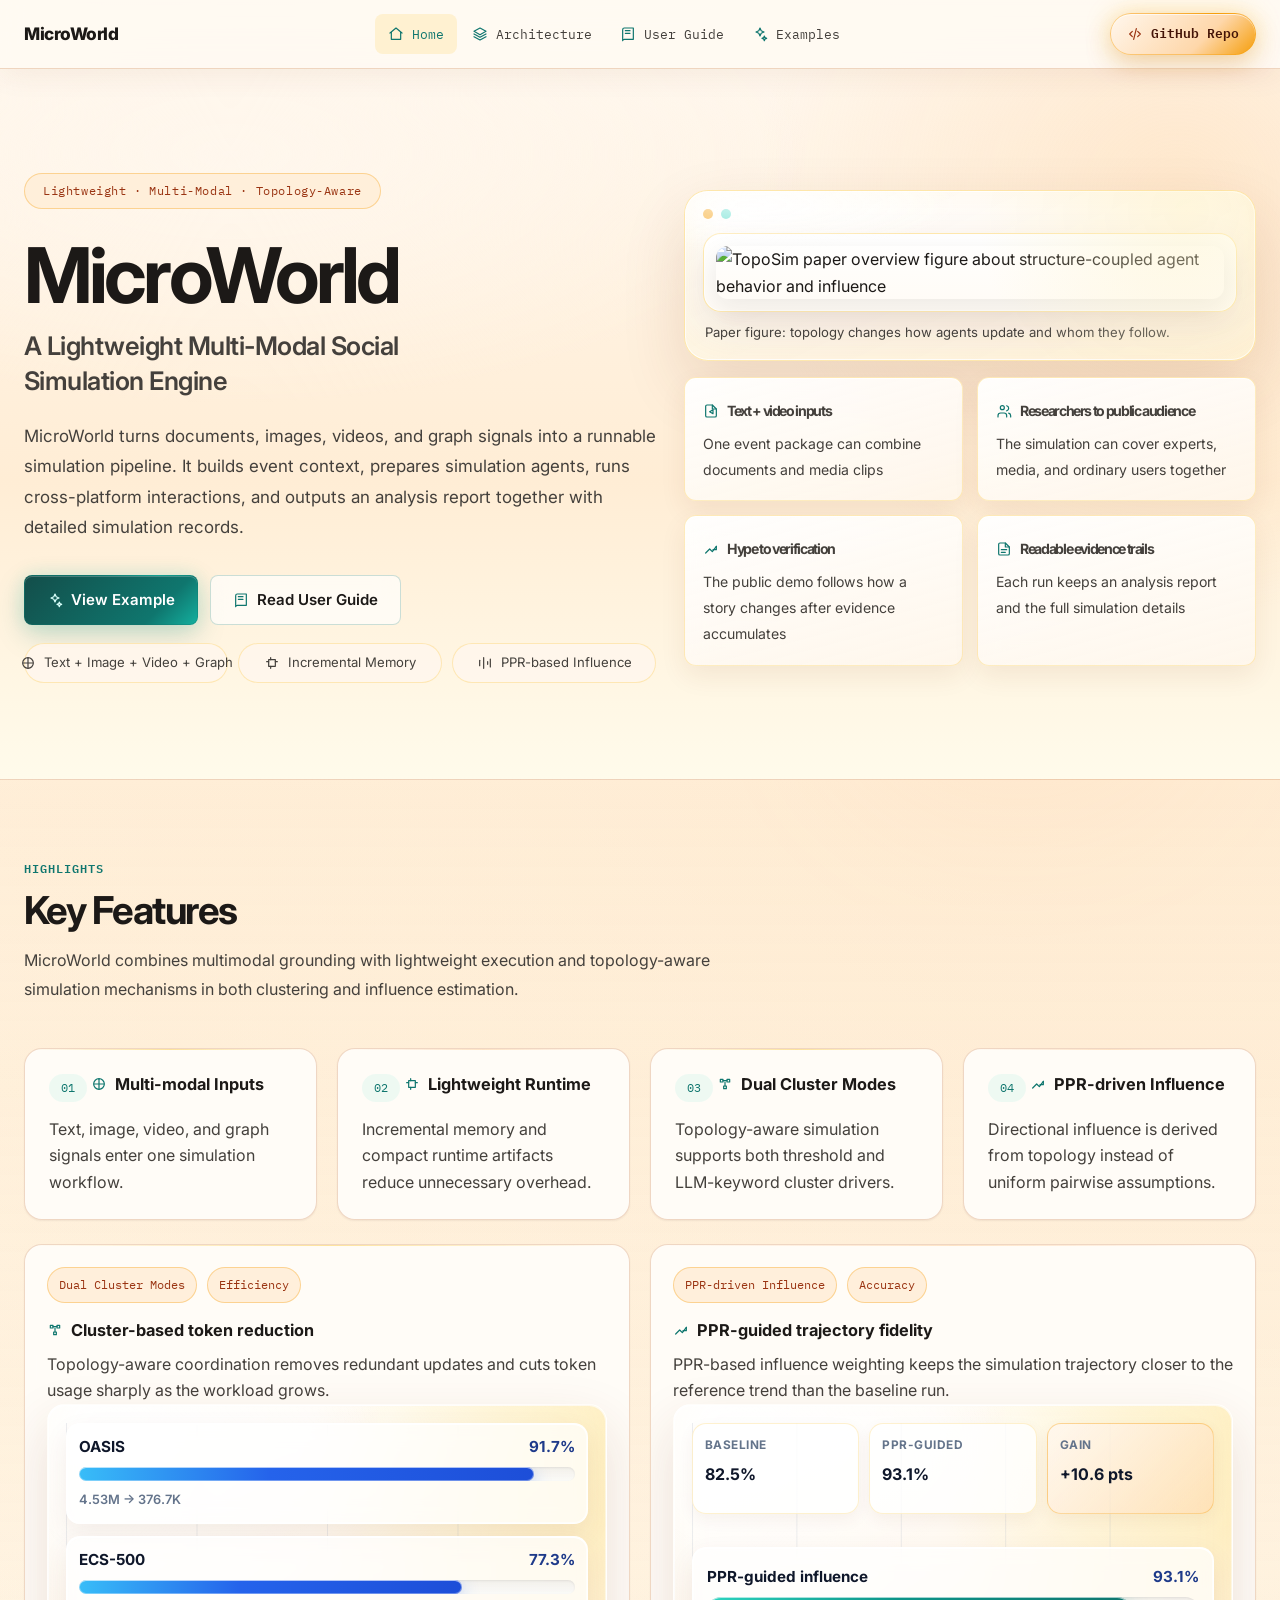
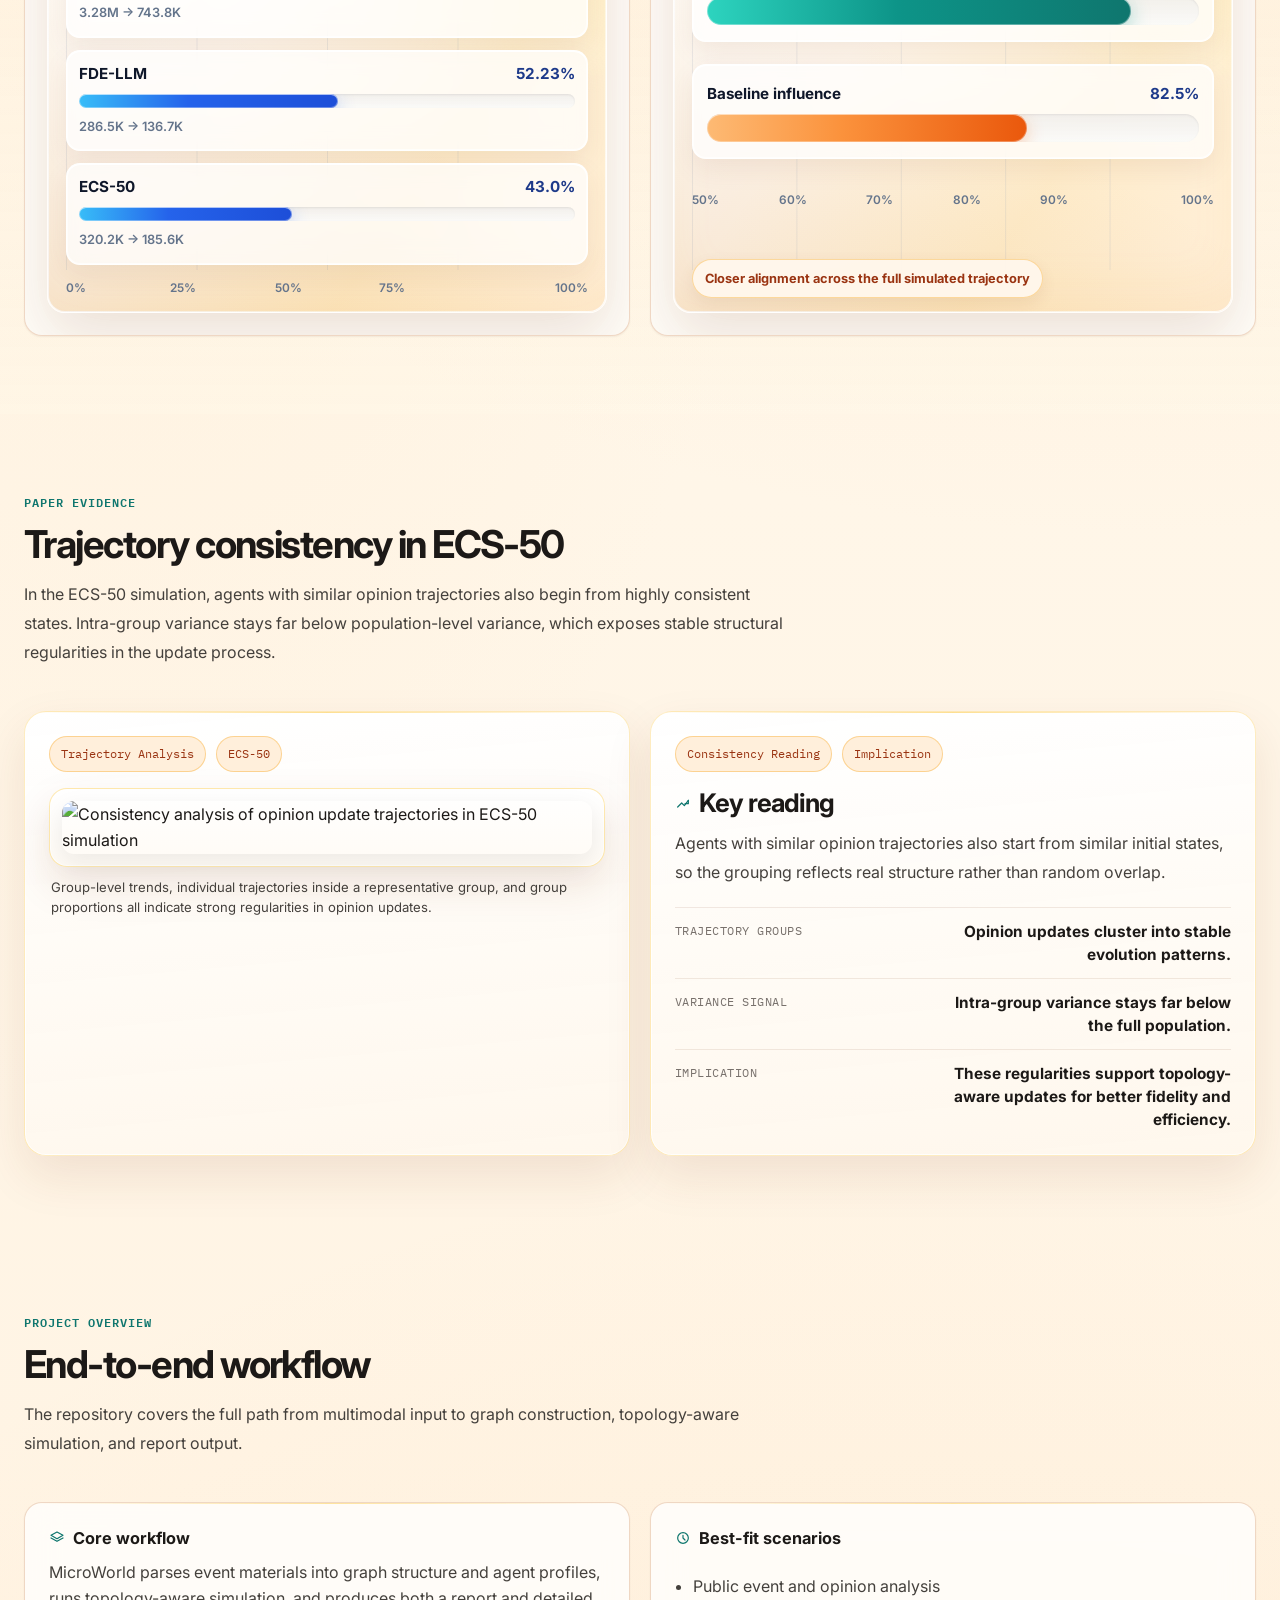
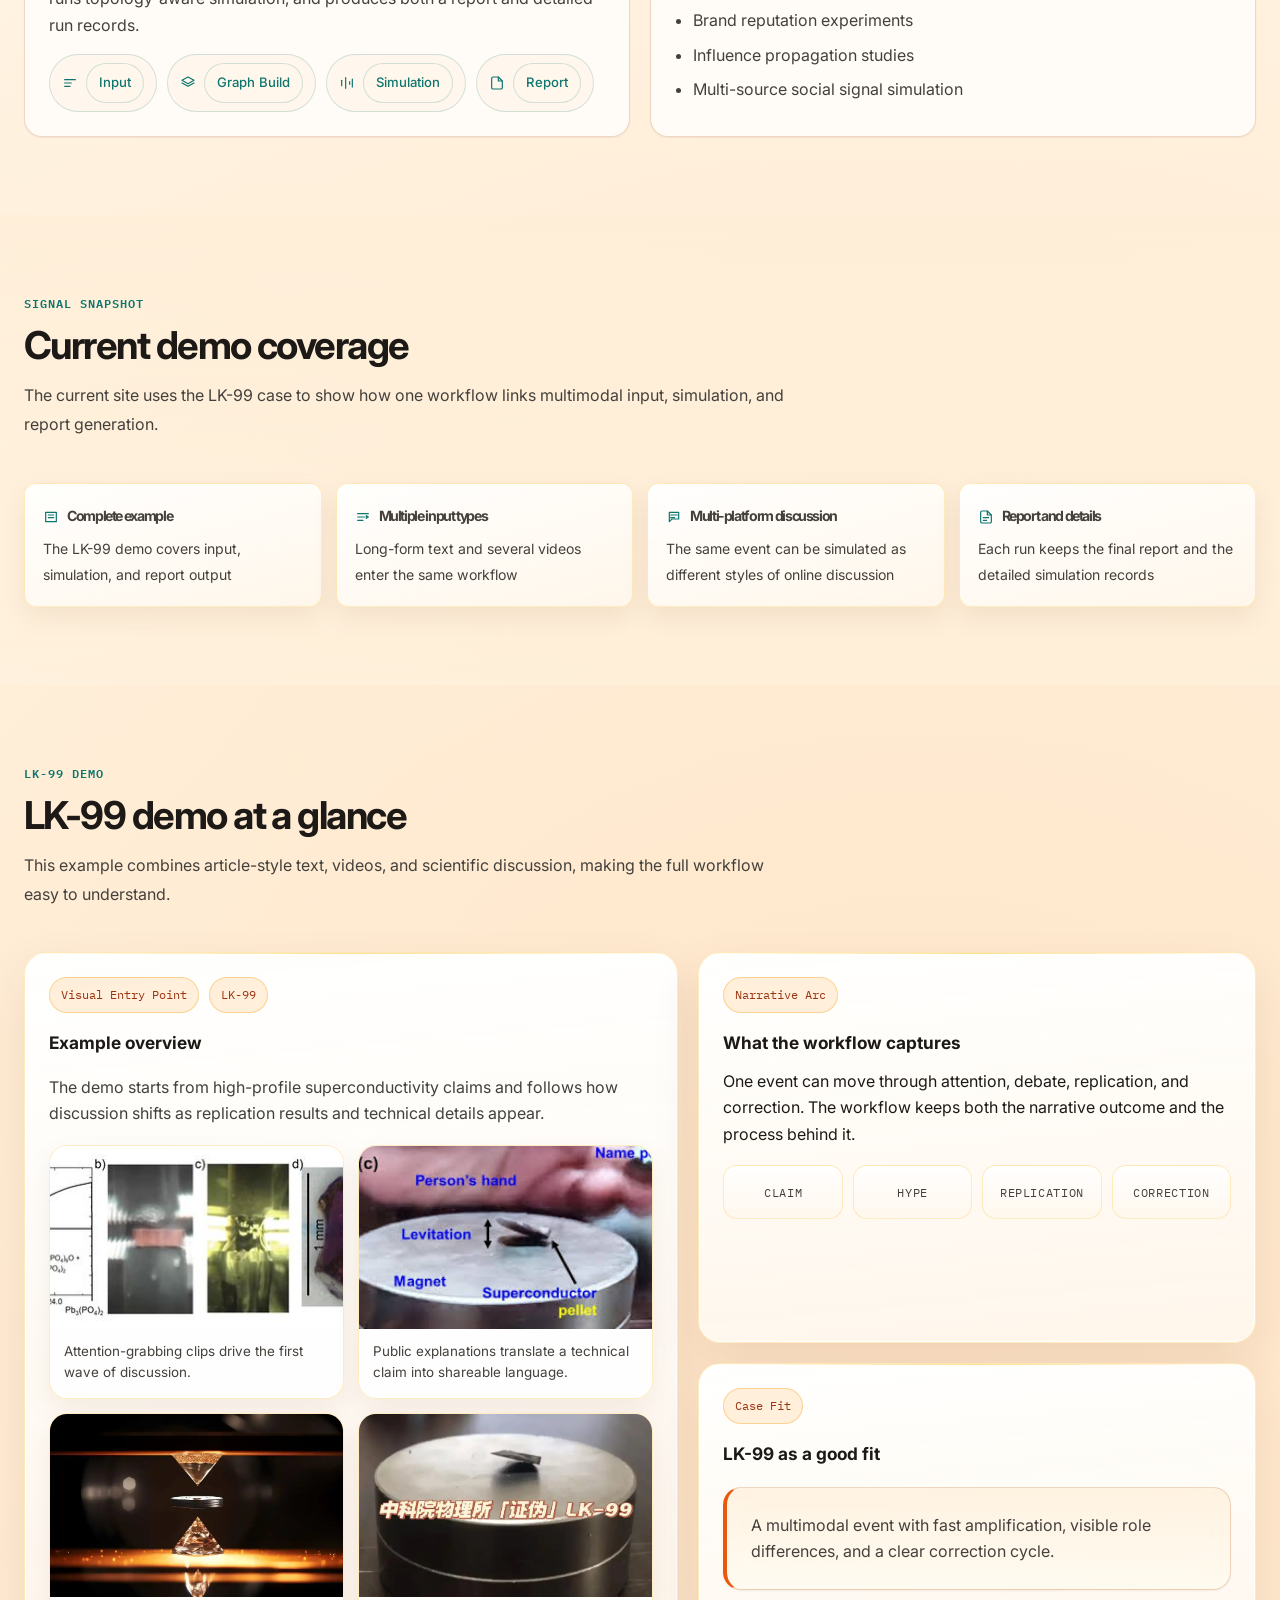
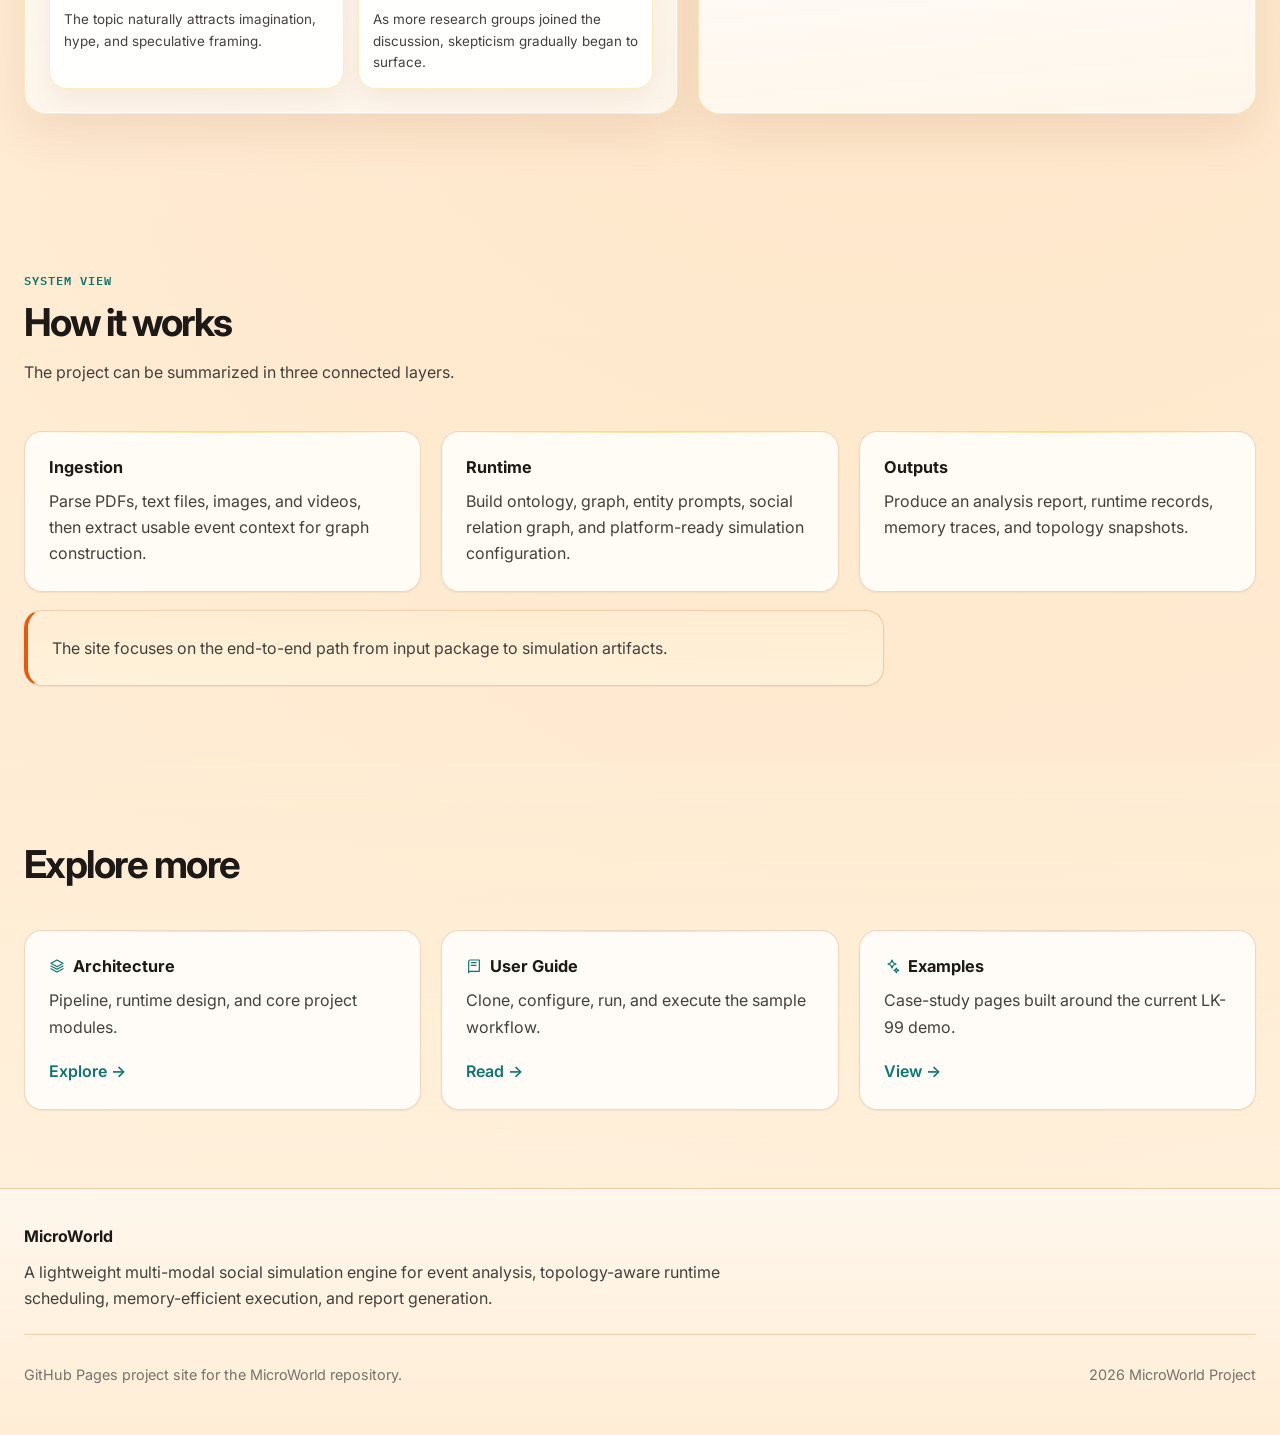
==== commit 759426ad: "update" ====
--- a/docs/index.html
+++ b/docs/index.html
@@ -18,6 +18,7 @@
     <link rel="stylesheet" href="./styles.css" />
   </head>
   <body
+    class="home-warm"
     data-page="home"
     data-nav-cta-text="GitHub Repo"
     data-nav-cta-href="https://github.com/d2i-cuhksz/LightWorld"
@@ -524,7 +525,7 @@
 
     <footer id="main-footer"></footer>
 
-    <script src="template.js"></script>
-    <script src="app.js"></script>
+    <script src="template.js?v=20260417"></script>
+    <script src="app.js?v=20260417"></script>
   </body>
 </html>
--- a/docs/styles.css
+++ b/docs/styles.css
@@ -170,6 +170,10 @@
   color: var(--text);
 }
 
+.nav-brand > .nav-logo-image {
+  display: none !important;
+}
+
 .nav-links {
   list-style: none;
   display: flex;
@@ -2070,3 +2074,325 @@
     background-position: 100% 50%;
   }
 }
+
+/* -------------------------------------------------------------------------- */
+/* Home (index): warm palette + lit experiment charts                         */
+/* -------------------------------------------------------------------------- */
+
+body.home-warm {
+  --primary: #0f766e;
+  --primary-dark: #115e59;
+  --primary-soft: rgba(15, 118, 110, 0.14);
+  --primary-glow: rgba(251, 191, 36, 0.35);
+  --accent: #c2410c;
+  --accent-soft: rgba(194, 65, 12, 0.1);
+  --text: #1c1917;
+  --text-secondary: #44403c;
+  --text-muted: #78716c;
+  --border: rgba(180, 83, 9, 0.22);
+  --border-light: rgba(120, 53, 15, 0.12);
+  --bg: #fffbf5;
+  --bg-alt: #fff4e6;
+  --panel: rgba(255, 253, 250, 0.92);
+  --panel-strong: rgba(255, 250, 240, 0.97);
+  --shadow-sm: 0 1px 2px rgba(28, 25, 23, 0.06);
+  --shadow: 0 14px 36px rgba(120, 53, 15, 0.1), 0 0 0 1px rgba(255, 255, 255, 0.6) inset;
+  --shadow-lg: 0 28px 72px rgba(120, 53, 15, 0.12), 0 0 0 1px rgba(255, 255, 255, 0.75) inset;
+}
+
+body.home-warm {
+  background:
+    radial-gradient(ellipse 120% 80% at 10% 0%, rgba(255, 237, 213, 0.95), transparent 55%),
+    radial-gradient(circle at 88% 8%, rgba(254, 215, 170, 0.55), transparent 28%),
+    radial-gradient(circle at 72% 72%, rgba(253, 186, 116, 0.2), transparent 38%),
+    linear-gradient(180deg, #fffaf0 0%, #fff5e6 42%, #ffedd5 100%);
+  color: var(--text);
+}
+
+body.home-warm::before {
+  background: rgba(251, 191, 36, 0.32);
+  opacity: 0.55;
+}
+
+body.home-warm::after {
+  background: rgba(253, 164, 116, 0.28);
+  opacity: 0.5;
+}
+
+body.home-warm nav {
+  background: rgba(255, 251, 245, 0.9);
+  border-bottom-color: var(--border);
+  box-shadow: 0 8px 28px rgba(120, 53, 15, 0.06);
+}
+
+body.home-warm .nav-links a:hover,
+body.home-warm .nav-links a.active {
+  color: var(--primary);
+  background: rgba(251, 191, 36, 0.16);
+}
+
+body.home-warm .nav-cta {
+  background: linear-gradient(135deg, #fff7ed, #fed7aa 32%, #f59e0b 50%, #fed7aa 68%, #fff7ed);
+  background-size: 200% 200%;
+  color: #431407;
+  border-color: rgba(245, 158, 11, 0.45);
+  box-shadow:
+    inset 0 1px 0 rgba(255, 255, 255, 0.65),
+    0 12px 28px rgba(180, 83, 9, 0.18),
+    0 0 24px rgba(251, 191, 36, 0.35);
+}
+
+body.home-warm .nav-cta .ui-icon {
+  color: #9a3412;
+}
+
+body.home-warm .hero {
+  border-bottom-color: var(--border);
+  background:
+    radial-gradient(ellipse 90% 70% at 18% 12%, rgba(255, 247, 237, 0.95), transparent 50%),
+    radial-gradient(circle at 92% 18%, rgba(254, 215, 170, 0.45), transparent 32%),
+    linear-gradient(180deg, #fff7ed 0%, #ffedd5 58%, #fffbeb 100%);
+}
+
+body.home-warm .hero-terminal-panel {
+  background: linear-gradient(155deg, rgba(255, 255, 255, 0.96) 0%, rgba(255, 247, 237, 0.9) 100%);
+  border: 1px solid rgba(251, 191, 36, 0.35);
+  box-shadow:
+    0 26px 64px rgba(120, 53, 15, 0.14),
+    0 0 0 1px rgba(255, 255, 255, 0.85) inset,
+    0 1px 0 rgba(255, 255, 255, 0.95) inset,
+    0 -18px 48px rgba(251, 191, 36, 0.12) inset;
+}
+
+body.home-warm .hero-terminal-panel::before {
+  background:
+    radial-gradient(ellipse 80% 60% at 12% 8%, rgba(255, 255, 255, 0.75), transparent 45%),
+    radial-gradient(circle at 88% 12%, rgba(254, 243, 199, 0.5), transparent 40%);
+}
+
+body.home-warm .hero-badge {
+  background: rgba(255, 237, 213, 0.75);
+  border-color: rgba(245, 158, 11, 0.35);
+  color: #9a3412;
+}
+
+body.home-warm .hero-chips > span {
+  background: rgba(255, 247, 237, 0.9);
+  border-color: rgba(251, 191, 36, 0.28);
+  color: var(--text-secondary);
+}
+
+body.home-warm .btn-primary {
+  background: linear-gradient(135deg, #134e4a, #0f766e 38%, #14b8a6 52%, #0f766e 65%, #134e4a);
+  background-size: 200% 200%;
+  border-color: rgba(15, 118, 110, 0.35);
+  box-shadow:
+    inset 0 1px 0 rgba(255, 255, 255, 0.22),
+    0 10px 28px rgba(15, 118, 110, 0.22),
+    0 0 20px rgba(45, 212, 191, 0.15);
+}
+
+body.home-warm .btn-outline {
+  background: rgba(255, 255, 255, 0.65);
+  color: var(--text);
+  border-color: rgba(15, 118, 110, 0.22);
+}
+
+body.home-warm .btn-outline:hover {
+  background: rgba(255, 247, 237, 0.95);
+}
+
+body.home-warm .paper-image-frame {
+  border-color: rgba(251, 191, 36, 0.35);
+  background: linear-gradient(180deg, #ffffff 0%, #fffbf5 100%);
+  box-shadow:
+    0 18px 42px rgba(120, 53, 15, 0.12),
+    0 0 0 1px rgba(255, 255, 255, 0.9) inset,
+    inset 0 1px 0 rgba(255, 255, 255, 0.95);
+}
+
+body.home-warm .paper-image-frame img {
+  box-shadow: 0 8px 24px rgba(28, 25, 23, 0.08);
+}
+
+body.home-warm .paper-image-caption {
+  color: var(--text-secondary);
+}
+
+body.home-warm .metric-box {
+  border-color: rgba(251, 191, 36, 0.28);
+  background: linear-gradient(165deg, rgba(255, 255, 255, 0.95), rgba(255, 247, 237, 0.88));
+  box-shadow:
+    0 10px 26px rgba(120, 53, 15, 0.08),
+    inset 0 1px 0 rgba(255, 255, 255, 0.9);
+}
+
+body.home-warm .section-alt {
+  background: linear-gradient(180deg, rgba(255, 237, 213, 0.5), rgba(255, 251, 235, 0.25));
+}
+
+body.home-warm .feature-card::before,
+body.home-warm .feature-proof-card::before,
+body.home-warm .landing-card::before,
+body.home-warm .overview-card::before,
+body.home-warm .info-card::before {
+  background: linear-gradient(90deg, transparent, rgba(251, 191, 36, 0.45), transparent);
+}
+
+body.home-warm .feature-card:nth-child(2n)::before,
+body.home-warm .feature-proof-card:nth-child(2n)::before {
+  background: linear-gradient(90deg, transparent, rgba(253, 186, 116, 0.4), transparent);
+}
+
+body.home-warm .process-strip span {
+  background: rgba(255, 247, 237, 0.95);
+  border-color: rgba(15, 118, 110, 0.18);
+}
+
+body.home-warm .signal-board,
+body.home-warm .comparison-board,
+body.home-warm .gallery-board {
+  border-color: rgba(251, 191, 36, 0.28);
+  background: linear-gradient(175deg, rgba(255, 255, 255, 0.98), rgba(255, 247, 237, 0.94));
+  box-shadow:
+    0 20px 48px rgba(120, 53, 15, 0.1),
+    0 0 0 1px rgba(255, 255, 255, 0.85) inset;
+}
+
+body.home-warm .signal-board::before,
+body.home-warm .comparison-board::before,
+body.home-warm .gallery-board::before {
+  background: linear-gradient(90deg, transparent, rgba(251, 191, 36, 0.5), transparent);
+}
+
+body.home-warm .board-tag,
+body.home-warm .panel-tag {
+  background: rgba(255, 237, 213, 0.85);
+  border-color: rgba(245, 158, 11, 0.35);
+  color: #9a3412;
+}
+
+body.home-warm .story-image-card {
+  border-color: rgba(251, 191, 36, 0.28);
+  background: rgba(255, 255, 255, 0.92);
+  box-shadow: 0 12px 28px rgba(120, 53, 15, 0.08);
+}
+
+body.home-warm .lk99-stage-strip span {
+  border-color: rgba(251, 191, 36, 0.28);
+  background: linear-gradient(180deg, rgba(255, 255, 255, 0.95), rgba(255, 247, 237, 0.9));
+  color: var(--text-secondary);
+}
+
+body.home-warm .insight-box {
+  border-left-color: #ea580c;
+  background: linear-gradient(180deg, rgba(255, 237, 213, 0.65), rgba(255, 251, 235, 0.4));
+}
+
+body.home-warm footer {
+  border-top-color: var(--border);
+  background: linear-gradient(180deg, #fff7ed 0%, #ffedd5 100%);
+}
+
+body.home-warm .board-list-row {
+  border-top-color: rgba(120, 53, 15, 0.1);
+}
+
+body.home-warm .chart-panel {
+  position: relative;
+  border: 1px solid rgba(255, 255, 255, 0.85);
+  background:
+    radial-gradient(ellipse 120% 90% at 8% 0%, rgba(255, 255, 255, 0.95), transparent 42%),
+    radial-gradient(circle at 92% 8%, rgba(254, 243, 199, 0.65), transparent 36%),
+    linear-gradient(168deg, #fffefb 0%, #fff7ed 48%, #ffedd5 100%);
+  box-shadow:
+    0 22px 56px rgba(120, 53, 15, 0.14),
+    0 0 0 1px rgba(255, 255, 255, 0.9) inset,
+    0 1px 0 rgba(255, 255, 255, 1) inset,
+    inset 0 -24px 48px rgba(251, 191, 36, 0.06);
+}
+
+body.home-warm .chart-panel::before {
+  background: linear-gradient(125deg, rgba(255, 255, 255, 0.65) 0%, transparent 38%, rgba(251, 191, 36, 0.14) 70%, transparent 100%);
+  opacity: 0.9;
+}
+
+body.home-warm .chart-panel::after {
+  content: "";
+  position: absolute;
+  inset: 0;
+  border-radius: inherit;
+  pointer-events: none;
+  background: linear-gradient(210deg, transparent 52%, rgba(120, 53, 15, 0.06) 100%);
+  z-index: 0;
+}
+
+body.home-warm .chart-panel .chart-grid {
+  z-index: 0;
+}
+
+body.home-warm .token-chart-row,
+body.home-warm .fidelity-chart-row {
+  background: rgba(255, 255, 255, 0.72);
+  border: 1px solid rgba(255, 255, 255, 0.9);
+  box-shadow:
+    0 10px 26px rgba(120, 53, 15, 0.08),
+    0 0 0 1px rgba(255, 255, 255, 0.65) inset,
+    inset 0 1px 0 rgba(255, 255, 255, 0.95);
+}
+
+body.home-warm .token-chart-row:hover,
+body.home-warm .fidelity-chart-row:hover {
+  background: rgba(255, 255, 255, 0.92);
+  box-shadow:
+    0 16px 36px rgba(120, 53, 15, 0.12),
+    0 0 0 1px rgba(255, 255, 255, 0.8) inset;
+}
+
+body.home-warm .token-row-track,
+body.home-warm .fidelity-row-track {
+  background: linear-gradient(180deg, rgba(231, 229, 228, 0.55), rgba(250, 250, 249, 0.85));
+  box-shadow: inset 0 1px 2px rgba(28, 25, 23, 0.08);
+}
+
+body.home-warm .token-row-fill {
+  background: linear-gradient(90deg, #38bdf8 0%, #2563eb 42%, #1d4ed8 100%);
+  box-shadow:
+    0 0 0 1px rgba(255, 255, 255, 0.35) inset,
+    0 1px 0 rgba(255, 255, 255, 0.45) inset,
+    0 6px 18px rgba(37, 99, 235, 0.35);
+}
+
+body.home-warm .fidelity-row-fill-primary {
+  background: linear-gradient(90deg, #2dd4bf 0%, #0d9488 45%, #0f766e 100%);
+  box-shadow:
+    0 0 0 1px rgba(255, 255, 255, 0.35) inset,
+    0 1px 0 rgba(255, 255, 255, 0.4) inset,
+    0 6px 20px rgba(13, 148, 136, 0.35);
+}
+
+body.home-warm .fidelity-row-fill-secondary {
+  background: linear-gradient(90deg, #fdba74 0%, #fb923c 42%, #ea580c 100%);
+  box-shadow:
+    0 0 0 1px rgba(255, 255, 255, 0.3) inset,
+    0 1px 0 rgba(255, 255, 255, 0.35) inset,
+    0 6px 18px rgba(234, 88, 12, 0.28);
+}
+
+body.home-warm .fidelity-summary-card {
+  background: rgba(255, 255, 255, 0.78);
+  border-color: rgba(251, 191, 36, 0.22);
+  box-shadow: 0 6px 16px rgba(120, 53, 15, 0.06);
+}
+
+body.home-warm .fidelity-summary-card-accent {
+  background: linear-gradient(135deg, rgba(255, 247, 237, 0.95), rgba(254, 215, 170, 0.55));
+  border-color: rgba(245, 158, 11, 0.35);
+}
+
+body.home-warm .fidelity-delta-pill {
+  background: rgba(255, 247, 237, 0.95);
+  color: #9a3412;
+  border-color: rgba(245, 158, 11, 0.35);
+  box-shadow: 0 6px 16px rgba(120, 53, 15, 0.08);
+}
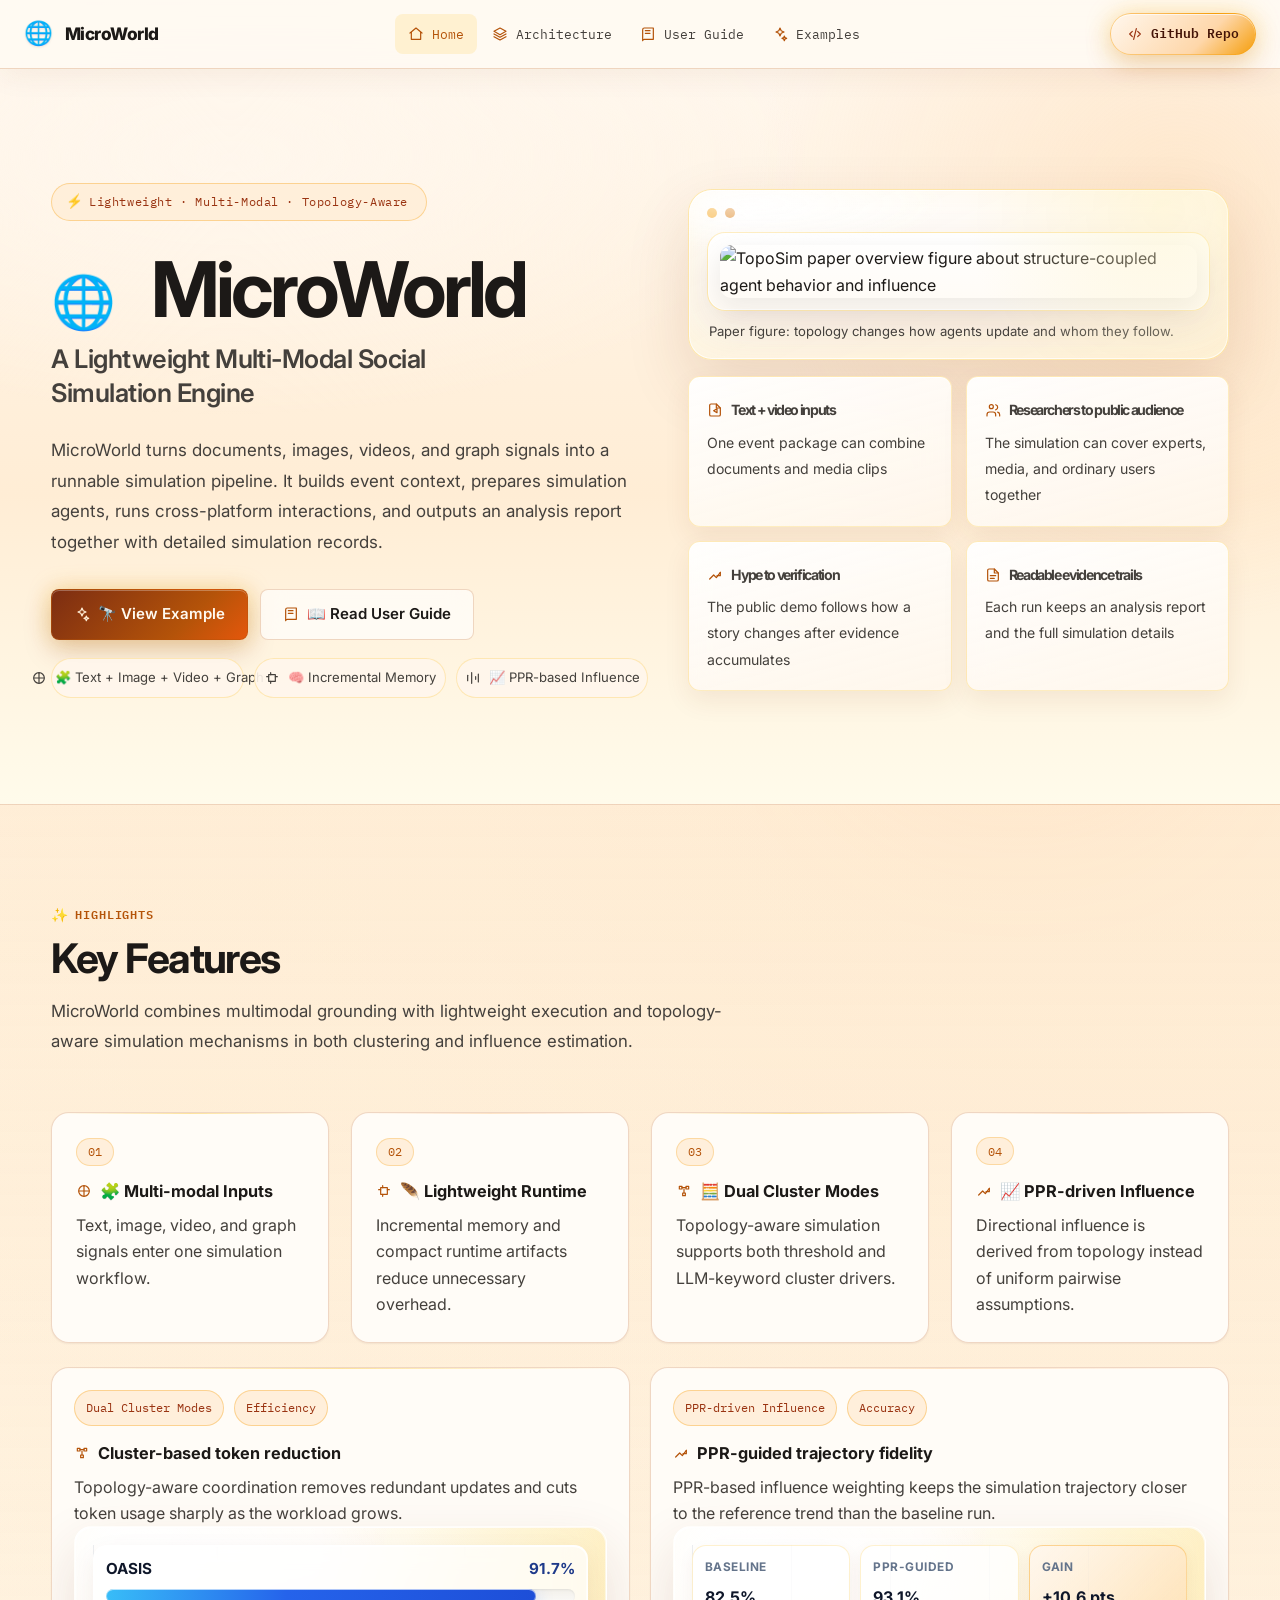
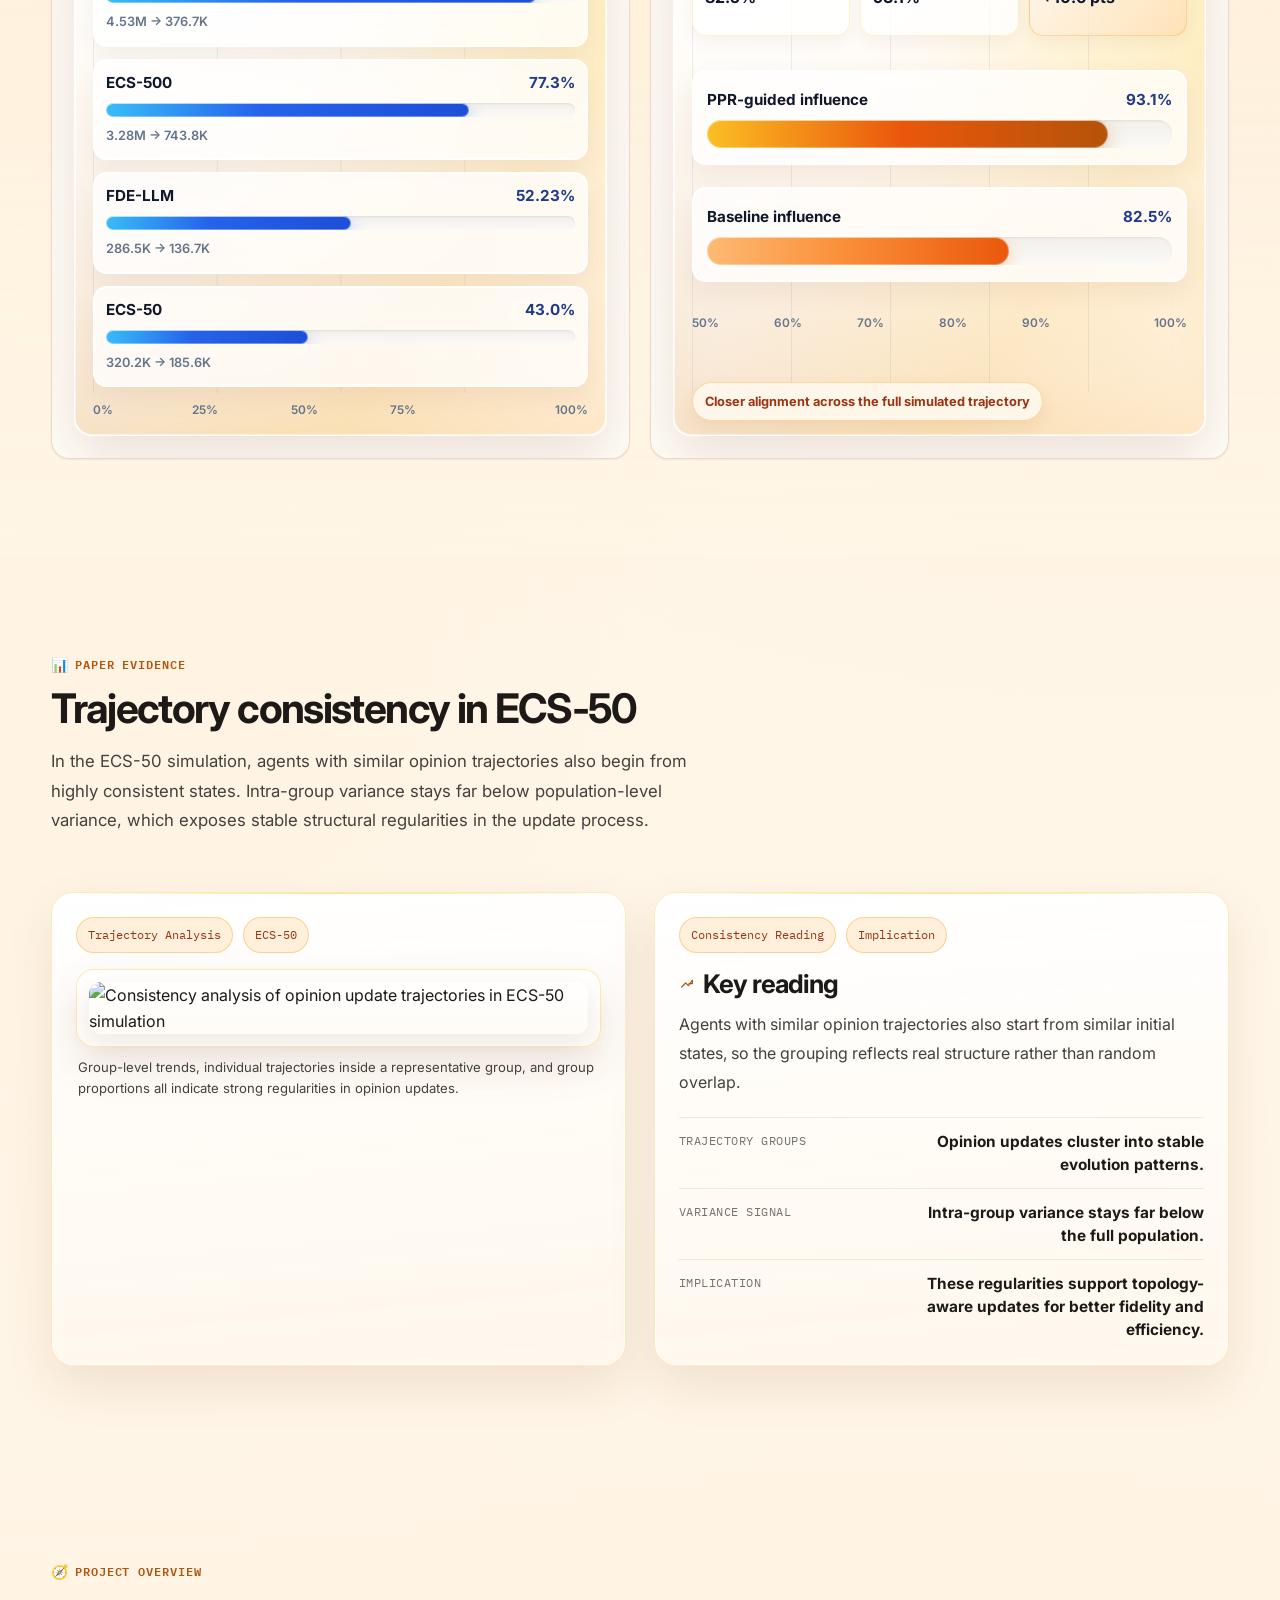
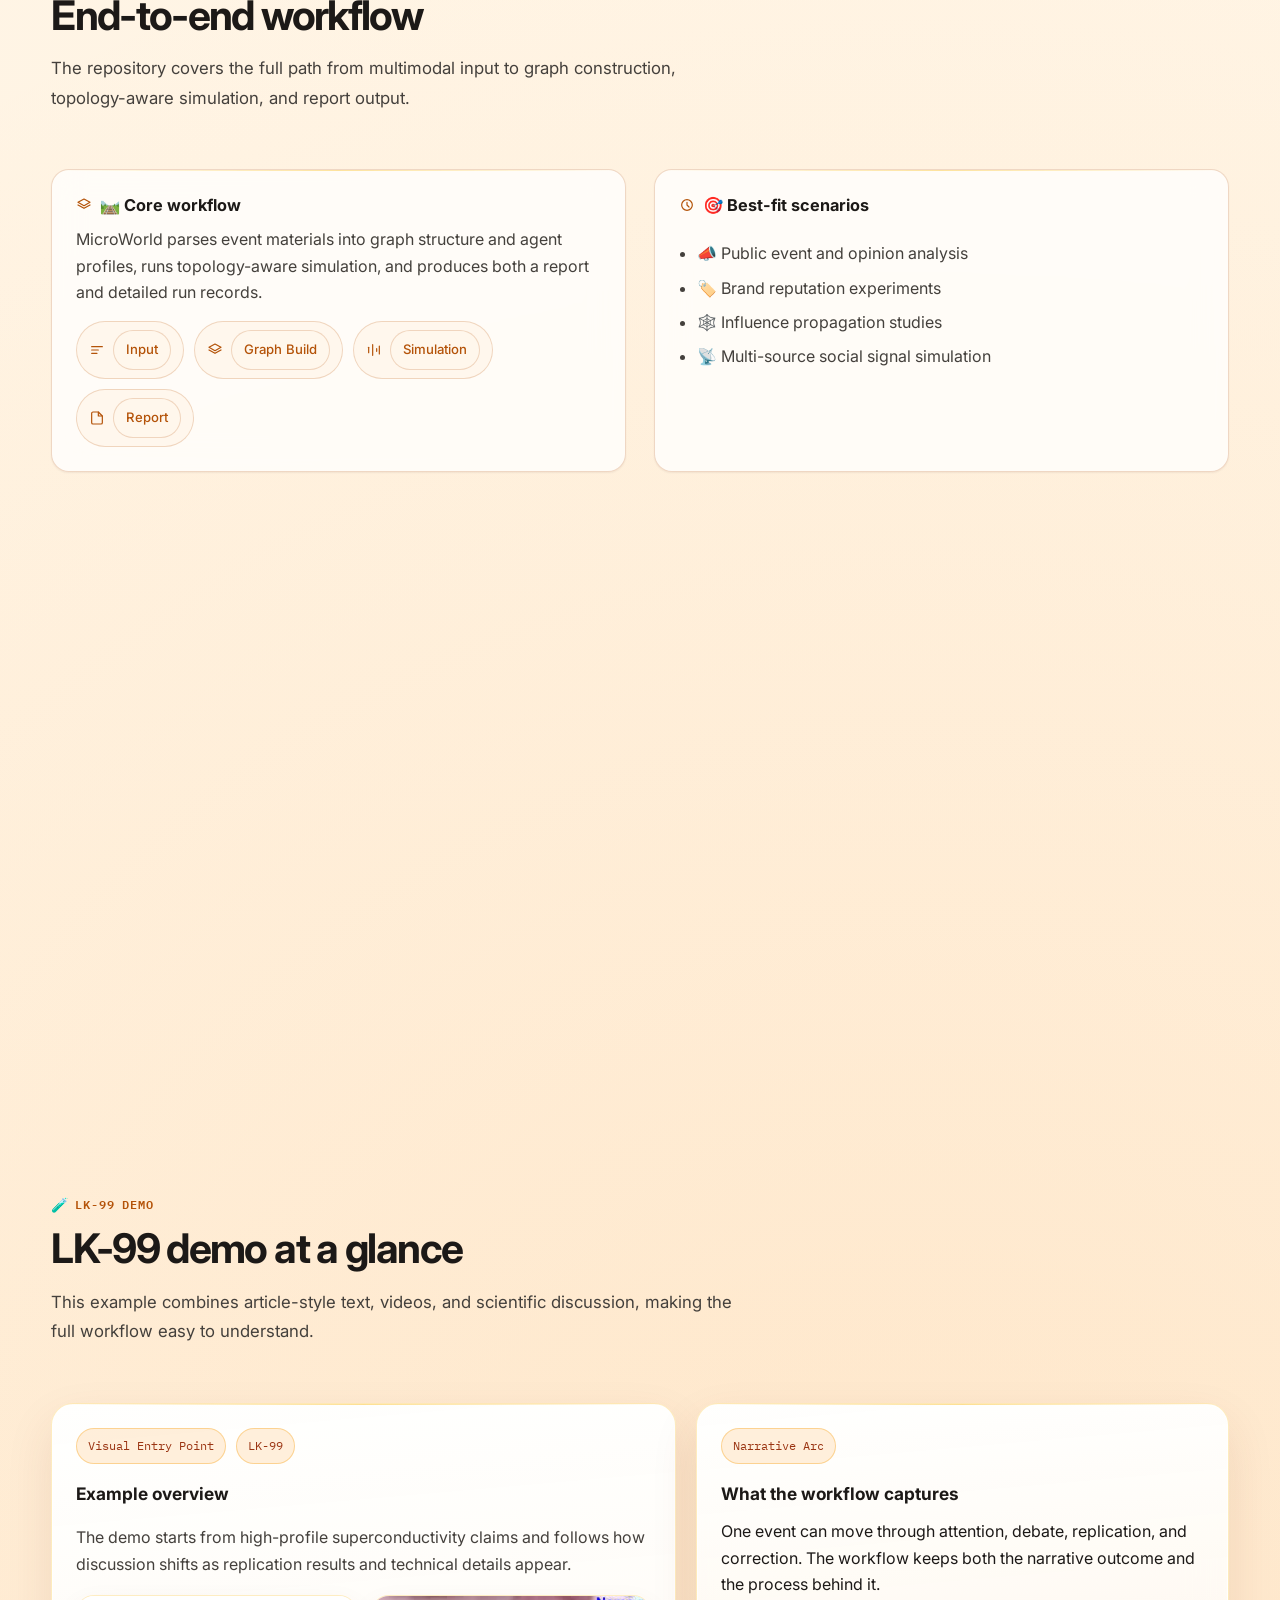
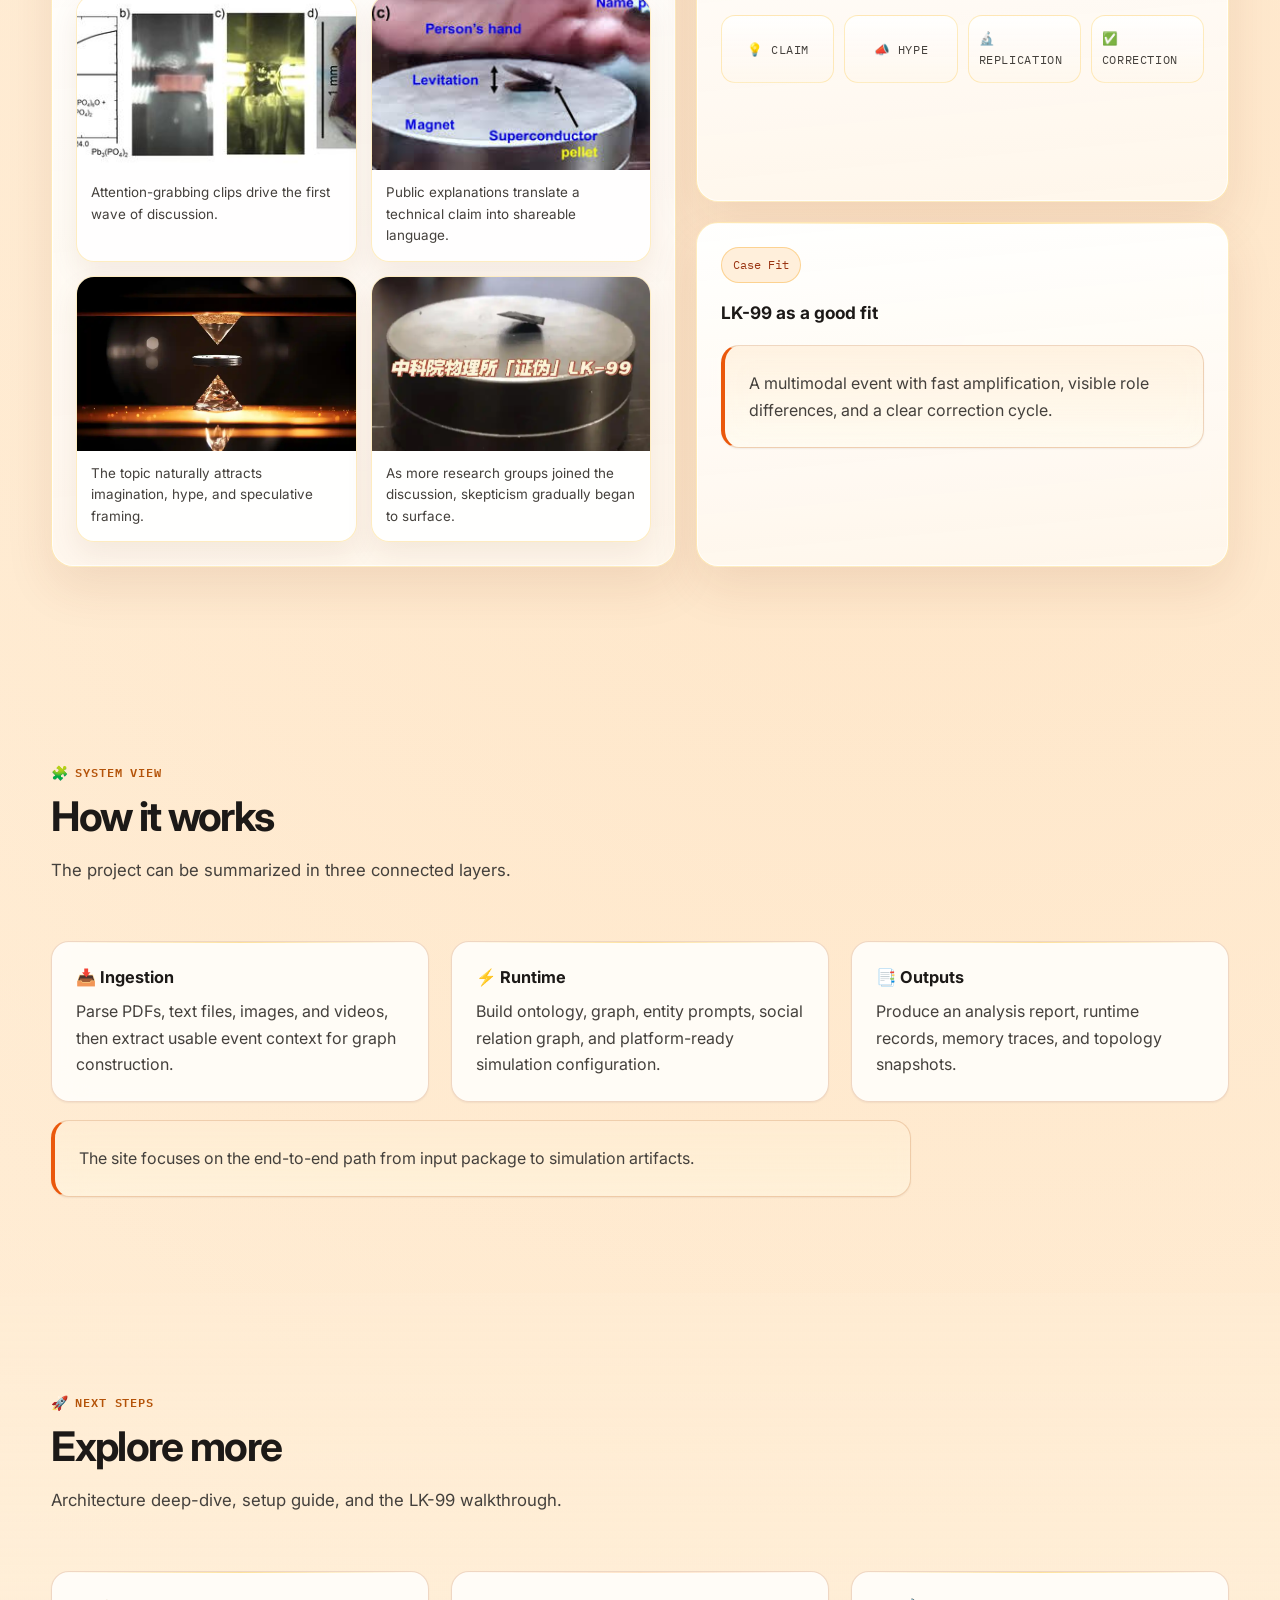
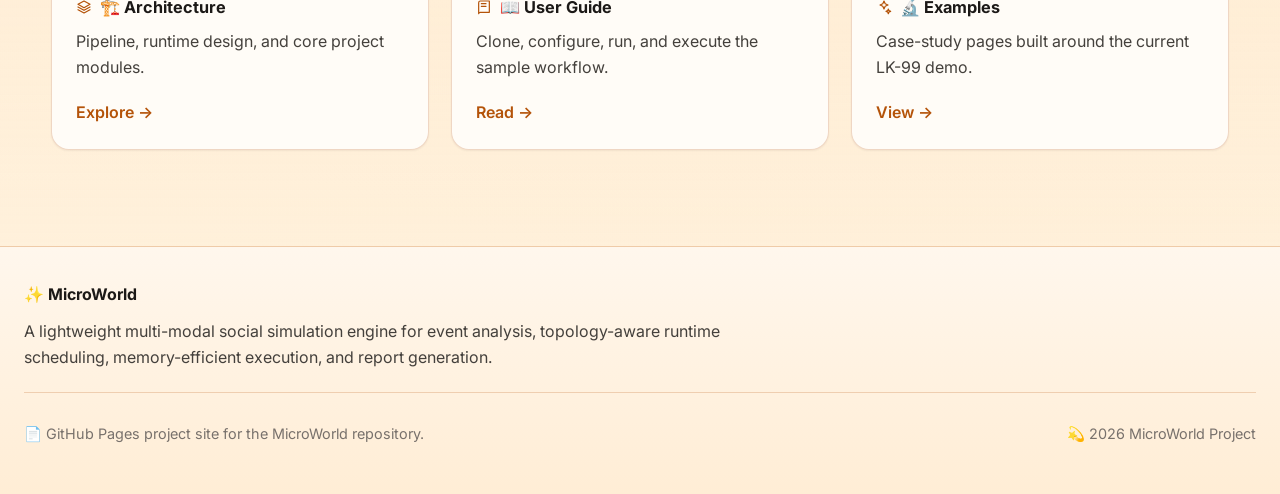
==== commit 12104b2f: "update" ====
--- a/docs/index.html
+++ b/docs/index.html
@@ -15,10 +15,9 @@
       href="https://fonts.googleapis.com/css2?family=Inter:wght@400;500;600;700;800&family=IBM+Plex+Mono:wght@400;500;600&display=swap"
       rel="stylesheet"
     />
-    <link rel="stylesheet" href="./styles.css" />
+    <link rel="stylesheet" href="./styles.css?v=20260419" />
   </head>
   <body
-    class="home-warm"
     data-page="home"
     data-nav-cta-text="GitHub Repo"
     data-nav-cta-href="https://github.com/d2i-cuhksz/LightWorld"
@@ -29,9 +28,9 @@
     <section class="hero">
       <div class="hero-inner hero-layout">
         <div class="hero-copy">
-          <div class="hero-badge">Lightweight · Multi-Modal · Topology-Aware</div>
+          <div class="hero-badge"><span class="emoji" aria-hidden="true">⚡</span> Lightweight · Multi-Modal · Topology-Aware</div>
           <h1>
-            <span class="hero-title-main">MicroWorld</span>
+            <span class="hero-title-line"><span class="emoji" aria-hidden="true">🌐</span><span class="hero-title-main">MicroWorld</span></span>
             <span class="hero-title-sub">A Lightweight Multi-Modal Social Simulation Engine</span>
           </h1>
           <p class="hero-abstract">
@@ -44,28 +43,28 @@
             <a href="examples.html" class="btn-primary">
               <span class="btn-label">
                 <svg class="ui-icon" viewBox="0 0 24 24" aria-hidden="true"><path d="m12 3 1.8 4.2L18 9l-4.2 1.8L12 15l-1.8-4.2L6 9l4.2-1.8L12 3Z"></path><path d="m18.5 15 1 2.5 2.5 1-2.5 1-1 2.5-1-2.5-2.5-1 2.5-1 1-2.5Z"></path></svg>
-                <span>View Example</span>
+                <span>🔭 View Example</span>
               </span>
             </a>
             <a href="guide.html" class="btn-outline">
               <span class="btn-label">
                 <svg class="ui-icon" viewBox="0 0 24 24" aria-hidden="true"><path d="M4 5.5A2.5 2.5 0 0 1 6.5 3H20v17H6.5A2.5 2.5 0 0 0 4 22V5.5Z"></path><path d="M8 7h7"></path><path d="M8 11h7"></path></svg>
-                <span>Read User Guide</span>
+                <span>📖 Read User Guide</span>
               </span>
             </a>
           </div>
           <div class="hero-chips">
             <span>
               <svg class="ui-icon" viewBox="0 0 24 24" aria-hidden="true"><path d="M12 5v14"></path><path d="M5 12h14"></path><circle cx="12" cy="12" r="8"></circle></svg>
-              <span>Text + Image + Video + Graph</span>
+              <span>🧩 Text + Image + Video + Graph</span>
             </span>
             <span>
               <svg class="ui-icon" viewBox="0 0 24 24" aria-hidden="true"><path d="M7 7h10v10H7z"></path><path d="M4 10h3"></path><path d="M17 10h3"></path><path d="M10 4v3"></path><path d="M10 17v3"></path></svg>
-              <span>Incremental Memory</span>
+              <span>🧠 Incremental Memory</span>
             </span>
             <span>
               <svg class="ui-icon" viewBox="0 0 24 24" aria-hidden="true"><path d="M4 16V8"></path><path d="M10 20V4"></path><path d="M16 14V10"></path><path d="M20 18V6"></path></svg>
-              <span>PPR-based Influence</span>
+              <span>📈 PPR-based Influence</span>
             </span>
           </div>
         </div>
@@ -108,7 +107,7 @@
     <section class="section section-alt reveal">
       <div class="container">
         <div class="section-header">
-          <div class="section-label">Highlights</div>
+          <div class="section-label"><span class="emoji" aria-hidden="true">✨</span> Highlights</div>
           <h2 class="section-title">Key Features</h2>
           <p class="section-desc">
             MicroWorld combines multimodal grounding with lightweight execution
@@ -119,22 +118,22 @@
         <div class="feature-grid">
           <article class="feature-card">
             <div class="card-pill">01</div>
-            <h3 class="title-with-icon"><svg class="ui-icon" viewBox="0 0 24 24" aria-hidden="true"><path d="M12 5v14"></path><path d="M5 12h14"></path><circle cx="12" cy="12" r="8"></circle></svg><span>Multi-modal Inputs</span></h3>
+            <h3 class="title-with-icon"><svg class="ui-icon" viewBox="0 0 24 24" aria-hidden="true"><path d="M12 5v14"></path><path d="M5 12h14"></path><circle cx="12" cy="12" r="8"></circle></svg><span>🧩 Multi-modal Inputs</span></h3>
             <p>Text, image, video, and graph signals enter one simulation workflow.</p>
           </article>
           <article class="feature-card">
             <div class="card-pill">02</div>
-            <h3 class="title-with-icon"><svg class="ui-icon" viewBox="0 0 24 24" aria-hidden="true"><path d="M7 7h10v10H7z"></path><path d="M4 10h3"></path><path d="M17 10h3"></path><path d="M10 4v3"></path><path d="M10 17v3"></path></svg><span>Lightweight Runtime</span></h3>
+            <h3 class="title-with-icon"><svg class="ui-icon" viewBox="0 0 24 24" aria-hidden="true"><path d="M7 7h10v10H7z"></path><path d="M4 10h3"></path><path d="M17 10h3"></path><path d="M10 4v3"></path><path d="M10 17v3"></path></svg><span>🪶 Lightweight Runtime</span></h3>
             <p>Incremental memory and compact runtime artifacts reduce unnecessary overhead.</p>
           </article>
           <article class="feature-card">
             <div class="card-pill">03</div>
-            <h3 class="title-with-icon"><svg class="ui-icon" viewBox="0 0 24 24" aria-hidden="true"><path d="M5 5h4v4H5z"></path><path d="M15 5h4v4h-4z"></path><path d="M10 15h4v4h-4z"></path><path d="M9 7h6"></path><path d="M12 9v6"></path></svg><span>Dual Cluster Modes</span></h3>
+            <h3 class="title-with-icon"><svg class="ui-icon" viewBox="0 0 24 24" aria-hidden="true"><path d="M5 5h4v4H5z"></path><path d="M15 5h4v4h-4z"></path><path d="M10 15h4v4h-4z"></path><path d="M9 7h6"></path><path d="M12 9v6"></path></svg><span>🧮 Dual Cluster Modes</span></h3>
             <p>Topology-aware simulation supports both threshold and LLM-keyword cluster drivers.</p>
           </article>
           <article class="feature-card">
             <div class="card-pill">04</div>
-            <h3 class="title-with-icon"><svg class="ui-icon" viewBox="0 0 24 24" aria-hidden="true"><path d="M4 18 10 12l4 4 6-8"></path><path d="M20 8v5h-5"></path></svg><span>PPR-driven Influence</span></h3>
+            <h3 class="title-with-icon"><svg class="ui-icon" viewBox="0 0 24 24" aria-hidden="true"><path d="M4 18 10 12l4 4 6-8"></path><path d="M20 8v5h-5"></path></svg><span>📈 PPR-driven Influence</span></h3>
             <p>Directional influence is derived from topology instead of uniform pairwise assumptions.</p>
           </article>
         </div>
@@ -260,7 +259,7 @@
     <section class="section reveal">
       <div class="container">
         <div class="section-header">
-          <div class="section-label">Paper Evidence</div>
+          <div class="section-label"><span class="emoji" aria-hidden="true">📊</span> Paper evidence</div>
           <h2 class="section-title">Trajectory consistency in ECS-50</h2>
           <p class="section-desc">
             In the ECS-50 simulation, agents with similar opinion trajectories
@@ -315,7 +314,7 @@
     <section class="section reveal">
       <div class="container">
         <div class="section-header">
-          <div class="section-label">Project Overview</div>
+          <div class="section-label"><span class="emoji" aria-hidden="true">🧭</span> Project overview</div>
           <h2 class="section-title">End-to-end workflow</h2>
           <p class="section-desc">
             The repository covers the full path from multimodal input to graph
@@ -324,7 +323,7 @@
         </div>
         <div class="two-col-grid">
           <div class="info-card">
-            <h3 class="title-with-icon"><svg class="ui-icon" viewBox="0 0 24 24" aria-hidden="true"><path d="M12 3 3 8l9 5 9-5-9-5Z"></path><path d="m3 12 9 5 9-5"></path></svg><span>Core workflow</span></h3>
+            <h3 class="title-with-icon"><svg class="ui-icon" viewBox="0 0 24 24" aria-hidden="true"><path d="M12 3 3 8l9 5 9-5-9-5Z"></path><path d="m3 12 9 5 9-5"></path></svg><span>🛤️ Core workflow</span></h3>
             <p>
               MicroWorld parses event materials into graph structure and agent
               profiles, runs topology-aware simulation, and produces both a
@@ -338,12 +337,12 @@
             </div>
           </div>
           <div class="info-card">
-            <h3 class="title-with-icon"><svg class="ui-icon" viewBox="0 0 24 24" aria-hidden="true"><circle cx="12" cy="12" r="8"></circle><path d="M12 8v4l3 3"></path></svg><span>Best-fit scenarios</span></h3>
+            <h3 class="title-with-icon"><svg class="ui-icon" viewBox="0 0 24 24" aria-hidden="true"><circle cx="12" cy="12" r="8"></circle><path d="M12 8v4l3 3"></path></svg><span>🎯 Best-fit scenarios</span></h3>
             <ul class="plain-list">
-              <li>Public event and opinion analysis</li>
-              <li>Brand reputation experiments</li>
-              <li>Influence propagation studies</li>
-              <li>Multi-source social signal simulation</li>
+              <li>📣 Public event and opinion analysis</li>
+              <li>🏷️ Brand reputation experiments</li>
+              <li>🕸️ Influence propagation studies</li>
+              <li>📡 Multi-source social signal simulation</li>
             </ul>
           </div>
         </div>
@@ -353,7 +352,7 @@
     <section class="section section-alt reveal">
       <div class="container">
         <div class="section-header">
-          <div class="section-label">Signal Snapshot</div>
+          <div class="section-label"><span class="emoji" aria-hidden="true">📡</span> Signal snapshot</div>
           <h2 class="section-title">Current demo coverage</h2>
           <p class="section-desc">
             The current site uses the LK-99 case to show how one workflow links
@@ -384,7 +383,7 @@
     <section class="section reveal">
       <div class="container">
         <div class="section-header">
-          <div class="section-label">LK-99 Demo</div>
+          <div class="section-label"><span class="emoji" aria-hidden="true">🧪</span> LK-99 demo</div>
           <h2 class="section-title">LK-99 demo at a glance</h2>
           <p class="section-desc">
             This example combines article-style text, videos, and scientific
@@ -435,10 +434,10 @@
                 the process behind it.
               </p>
               <div class="lk99-stage-strip">
-                <span>Claim</span>
-                <span>Hype</span>
-                <span>Replication</span>
-                <span>Correction</span>
+                <span>💡 Claim</span>
+                <span>📣 Hype</span>
+                <span>🔬 Replication</span>
+                <span>✅ Correction</span>
               </div>
             </article>
 
@@ -461,7 +460,7 @@
     <section class="section reveal">
       <div class="container">
         <div class="section-header">
-          <div class="section-label">System View</div>
+          <div class="section-label"><span class="emoji" aria-hidden="true">🧩</span> System view</div>
           <h2 class="section-title">How it works</h2>
           <p class="section-desc">
             The project can be summarized in three connected layers.
@@ -469,21 +468,21 @@
         </div>
         <div class="overview-grid">
           <article class="overview-card">
-            <h3>Ingestion</h3>
+            <h3>📥 Ingestion</h3>
             <p>
               Parse PDFs, text files, images, and videos, then extract usable
               event context for graph construction.
             </p>
           </article>
           <article class="overview-card">
-            <h3>Runtime</h3>
+            <h3>⚡ Runtime</h3>
             <p>
               Build ontology, graph, entity prompts, social relation graph, and
               platform-ready simulation configuration.
             </p>
           </article>
           <article class="overview-card">
-            <h3>Outputs</h3>
+            <h3>📑 Outputs</h3>
             <p>
               Produce an analysis report, runtime records, memory traces, and
               topology snapshots.
@@ -501,21 +500,23 @@
     <section class="section section-alt reveal">
       <div class="container">
         <div class="section-header">
+          <div class="section-label"><span class="emoji" aria-hidden="true">🚀</span> Next steps</div>
           <h2 class="section-title">Explore more</h2>
+          <p class="section-desc">Architecture deep-dive, setup guide, and the LK-99 walkthrough.</p>
         </div>
         <div class="landing-grid">
           <a href="architecture.html" class="landing-card">
-            <h3 class="title-with-icon"><svg class="ui-icon" viewBox="0 0 24 24" aria-hidden="true"><path d="M12 3 3 8l9 5 9-5-9-5Z"></path><path d="m3 12 9 5 9-5"></path><path d="m3 16 9 5 9-5"></path></svg><span>Architecture</span></h3>
+            <h3 class="title-with-icon"><svg class="ui-icon" viewBox="0 0 24 24" aria-hidden="true"><path d="M12 3 3 8l9 5 9-5-9-5Z"></path><path d="m3 12 9 5 9-5"></path><path d="m3 16 9 5 9-5"></path></svg><span>🏗️ Architecture</span></h3>
             <p>Pipeline, runtime design, and core project modules.</p>
             <span class="landing-card-link">Explore →</span>
           </a>
           <a href="guide.html" class="landing-card">
-            <h3 class="title-with-icon"><svg class="ui-icon" viewBox="0 0 24 24" aria-hidden="true"><path d="M4 5.5A2.5 2.5 0 0 1 6.5 3H20v17H6.5A2.5 2.5 0 0 0 4 22V5.5Z"></path><path d="M8 7h7"></path><path d="M8 11h7"></path></svg><span>User Guide</span></h3>
+            <h3 class="title-with-icon"><svg class="ui-icon" viewBox="0 0 24 24" aria-hidden="true"><path d="M4 5.5A2.5 2.5 0 0 1 6.5 3H20v17H6.5A2.5 2.5 0 0 0 4 22V5.5Z"></path><path d="M8 7h7"></path><path d="M8 11h7"></path></svg><span>📖 User Guide</span></h3>
             <p>Clone, configure, run, and execute the sample workflow.</p>
             <span class="landing-card-link">Read →</span>
           </a>
           <a href="examples.html" class="landing-card">
-            <h3 class="title-with-icon"><svg class="ui-icon" viewBox="0 0 24 24" aria-hidden="true"><path d="m12 3 1.8 4.2L18 9l-4.2 1.8L12 15l-1.8-4.2L6 9l4.2-1.8L12 3Z"></path><path d="m18.5 15 1 2.5 2.5 1-2.5 1-1 2.5-1-2.5-2.5-1 2.5-1 1-2.5Z"></path></svg><span>Examples</span></h3>
+            <h3 class="title-with-icon"><svg class="ui-icon" viewBox="0 0 24 24" aria-hidden="true"><path d="m12 3 1.8 4.2L18 9l-4.2 1.8L12 15l-1.8-4.2L6 9l4.2-1.8L12 3Z"></path><path d="m18.5 15 1 2.5 2.5 1-2.5 1-1 2.5-1-2.5-2.5-1 2.5-1 1-2.5Z"></path></svg><span>🔬 Examples</span></h3>
             <p>Case-study pages built around the current LK-99 demo.</p>
             <span class="landing-card-link">View →</span>
           </a>
@@ -525,7 +526,7 @@
 
     <footer id="main-footer"></footer>
 
-    <script src="template.js?v=20260417"></script>
+    <script src="template.js?v=20260419"></script>
     <script src="app.js?v=20260417"></script>
   </body>
 </html>
--- a/docs/styles.css
+++ b/docs/styles.css
@@ -1,24 +1,24 @@
 :root {
-  --primary: #2dd4bf;
-  --primary-dark: #0f8f84;
-  --primary-soft: rgba(45, 212, 191, 0.18);
-  --primary-glow: rgba(45, 212, 191, 0.3);
-  --accent: #f59e0b;
-  --accent-soft: rgba(245, 158, 11, 0.14);
-  --text: #f5f7fa;
-  --text-secondary: #b7c2d0;
-  --text-muted: #7f8a9b;
-  --border: rgba(45, 212, 191, 0.2);
-  --border-light: rgba(45, 212, 191, 0.1);
-  --bg: #050608;
-  --bg-alt: #090d12;
-  --panel: rgba(9, 30, 28, 0.56);
-  --panel-strong: rgba(13, 44, 40, 0.72);
+  --primary: #b45309;
+  --primary-dark: #92400e;
+  --primary-soft: rgba(180, 83, 9, 0.14);
+  --primary-glow: rgba(251, 191, 36, 0.42);
+  --accent: #c2410c;
+  --accent-soft: rgba(194, 65, 12, 0.1);
+  --text: #1c1917;
+  --text-secondary: #44403c;
+  --text-muted: #78716c;
+  --border: rgba(180, 83, 9, 0.22);
+  --border-light: rgba(120, 53, 15, 0.12);
+  --bg: #fffbf5;
+  --bg-alt: #fff4e6;
+  --panel: rgba(255, 253, 250, 0.92);
+  --panel-strong: rgba(255, 250, 240, 0.97);
   --success: #157347;
-  --warning: #b97812;
-  --shadow-sm: 0 1px 3px rgba(0, 0, 0, 0.2);
-  --shadow: 0 12px 32px rgba(0, 0, 0, 0.34), 0 0 28px rgba(45, 212, 191, 0.08);
-  --shadow-lg: 0 28px 72px rgba(0, 0, 0, 0.42), 0 0 54px rgba(45, 212, 191, 0.12);
+  --warning: #b45309;
+  --shadow-sm: 0 1px 2px rgba(28, 25, 23, 0.06);
+  --shadow: 0 14px 36px rgba(120, 53, 15, 0.1), 0 0 0 1px rgba(255, 255, 255, 0.6) inset;
+  --shadow-lg: 0 28px 72px rgba(120, 53, 15, 0.12), 0 0 0 1px rgba(255, 255, 255, 0.75) inset;
   --radius: 10px;
   --radius-lg: 18px;
   --radius-xl: 28px;
@@ -41,11 +41,12 @@
 body {
   margin: 0;
   font-family: var(--font);
+  line-height: 1.68;
   background:
-    radial-gradient(circle at 12% 16%, rgba(45, 212, 191, 0.18), transparent 20%),
-    radial-gradient(circle at 82% 14%, rgba(16, 185, 129, 0.12), transparent 18%),
-    radial-gradient(circle at 50% 70%, rgba(20, 184, 166, 0.12), transparent 24%),
-    linear-gradient(180deg, #030706 0%, #07110f 46%, #040907 100%);
+    radial-gradient(ellipse 120% 80% at 10% 0%, rgba(255, 237, 213, 0.95), transparent 55%),
+    radial-gradient(circle at 88% 8%, rgba(254, 215, 170, 0.55), transparent 28%),
+    radial-gradient(circle at 72% 72%, rgba(253, 186, 116, 0.2), transparent 38%),
+    linear-gradient(180deg, #fffaf0 0%, #fff5e6 42%, #ffedd5 100%);
   color: var(--text);
   line-height: 1.65;
   -webkit-font-smoothing: antialiased;
@@ -70,7 +71,8 @@
   left: 8%;
   width: 360px;
   height: 240px;
-  background: rgba(45, 212, 191, 0.22);
+  background: rgba(251, 191, 36, 0.32);
+  opacity: 0.55;
   animation: driftA 24s ease-in-out infinite;
 }
 
@@ -79,7 +81,8 @@
   bottom: 12%;
   width: 320px;
   height: 220px;
-  background: rgba(16, 185, 129, 0.16);
+  background: rgba(253, 164, 116, 0.28);
+  opacity: 0.5;
   animation: driftB 28s ease-in-out infinite;
 }
 
@@ -137,10 +140,10 @@
   position: sticky;
   top: 0;
   z-index: 100;
-  background: rgba(5, 12, 10, 0.88);
+  background: rgba(255, 251, 245, 0.9);
   backdrop-filter: blur(14px);
   border-bottom: 1px solid var(--border);
-  box-shadow: 0 8px 24px rgba(0, 0, 0, 0.2);
+  box-shadow: 0 8px 28px rgba(120, 53, 15, 0.06);
 }
 
 .nav-inner {
@@ -157,11 +160,17 @@
 .nav-brand {
   display: flex;
   align-items: center;
-  gap: 10px;
+  gap: 12px;
   font-weight: 700;
   color: var(--text);
   flex-shrink: 0;
   letter-spacing: -0.03em;
+}
+
+.nav-brand-mark {
+  font-size: 1.45rem;
+  line-height: 1;
+  filter: drop-shadow(0 1px 1px rgba(120, 53, 15, 0.12));
 }
 
 .nav-brand-text {
@@ -195,7 +204,7 @@
 .nav-links a:hover,
 .nav-links a.active {
   color: var(--primary);
-  background: rgba(45, 212, 191, 0.09);
+  background: rgba(251, 191, 36, 0.16);
 }
 
 .nav-cta {
@@ -204,30 +213,36 @@
   gap: 8px;
   padding: 9px 16px;
   border-radius: 999px;
-  background: linear-gradient(135deg, #0b1514, #124039 34%, #21a597 52%, #124039 70%, #091211);
+  background: linear-gradient(135deg, #fff7ed, #fed7aa 32%, #f59e0b 50%, #fed7aa 68%, #fff7ed);
   background-size: 200% 200%;
-  color: #fff;
+  color: #431407;
   font-size: 0.82rem;
   font-weight: 600;
   transition: background var(--transition), transform var(--transition), border-color var(--transition);
-  border: 1px solid rgba(45, 212, 191, 0.28);
-  box-shadow: inset 0 1px 0 rgba(255, 255, 255, 0.12), 0 10px 26px rgba(0, 0, 0, 0.25), 0 0 20px rgba(45, 212, 191, 0.16);
+  border: 1px solid rgba(245, 158, 11, 0.45);
+  box-shadow:
+    inset 0 1px 0 rgba(255, 255, 255, 0.65),
+    0 12px 28px rgba(180, 83, 9, 0.18),
+    0 0 24px rgba(251, 191, 36, 0.35);
   animation: metalShift 8s ease infinite;
 }
 
 .nav-cta:hover {
-  border-color: rgba(45, 212, 191, 0.42);
+  border-color: rgba(217, 119, 6, 0.55);
   transform: translateY(-1px);
 }
 
+.nav-cta .ui-icon {
+  color: #9a3412;
+}
+
 .hero {
-  padding: 86px 24px 78px;
+  padding: clamp(72px, 12vw, 96px) max(24px, 4vw) clamp(64px, 8vw, 88px);
   border-bottom: 1px solid var(--border);
   background:
-    radial-gradient(circle at 18% 18%, rgba(45, 212, 191, 0.18), transparent 16%),
-    radial-gradient(circle at 84% 12%, rgba(16, 185, 129, 0.13), transparent 14%),
-    radial-gradient(circle at 50% 46%, rgba(45, 212, 191, 0.09), transparent 20%),
-    linear-gradient(180deg, #04100d 0%, #07110f 65%, #050907 100%);
+    radial-gradient(ellipse 90% 70% at 18% 12%, rgba(255, 247, 237, 0.95), transparent 50%),
+    radial-gradient(circle at 92% 18%, rgba(254, 215, 170, 0.45), transparent 32%),
+    linear-gradient(180deg, #fff7ed 0%, #ffedd5 58%, #fffbeb 100%);
 }
 
 .hero-inner {
@@ -239,7 +254,7 @@
 .hero-layout {
   display: grid;
   grid-template-columns: minmax(0, 1.05fr) minmax(360px, 0.95fr);
-  gap: 28px;
+  gap: clamp(24px, 3.5vw, 40px);
   align-items: center;
 }
 
@@ -258,17 +273,23 @@
   overflow: hidden;
   padding: 18px;
   border-radius: 24px;
-  background: linear-gradient(180deg, rgba(8, 30, 27, 0.64), rgba(7, 16, 15, 0.76));
-  border: 1px solid rgba(45, 212, 191, 0.18);
+  background: linear-gradient(155deg, rgba(255, 255, 255, 0.96) 0%, rgba(255, 247, 237, 0.9) 100%);
+  border: 1px solid rgba(251, 191, 36, 0.35);
   backdrop-filter: blur(18px) saturate(1.2);
-  box-shadow: var(--shadow-lg);
+  box-shadow:
+    0 26px 64px rgba(120, 53, 15, 0.14),
+    0 0 0 1px rgba(255, 255, 255, 0.85) inset,
+    0 1px 0 rgba(255, 255, 255, 0.95) inset,
+    0 -18px 48px rgba(251, 191, 36, 0.12) inset;
 }
 
 .hero-terminal-panel::before {
   content: "";
   position: absolute;
   inset: 0;
-  background: radial-gradient(circle at 80% 20%, rgba(45, 212, 191, 0.12), transparent 28%);
+  background:
+    radial-gradient(ellipse 80% 60% at 12% 8%, rgba(255, 255, 255, 0.75), transparent 45%),
+    radial-gradient(circle at 88% 12%, rgba(254, 243, 199, 0.5), transparent 40%);
   pointer-events: none;
 }
 
@@ -290,7 +311,7 @@
 }
 
 .terminal-topline span:nth-child(2) {
-  background: rgba(45, 212, 191, 0.8);
+  background: rgba(217, 119, 6, 0.92);
 }
 
 .terminal-topline span:nth-child(3) {
@@ -305,9 +326,12 @@
   margin-top: 16px;
   padding: 12px;
   border-radius: 18px;
-  border: 1px solid rgba(45, 212, 191, 0.14);
-  background: rgba(245, 247, 250, 0.96);
-  box-shadow: inset 0 1px 0 rgba(255, 255, 255, 0.4);
+  border: 1px solid rgba(251, 191, 36, 0.35);
+  background: linear-gradient(180deg, #ffffff 0%, #fffbf5 100%);
+  box-shadow:
+    0 18px 42px rgba(120, 53, 15, 0.12),
+    0 0 0 1px rgba(255, 255, 255, 0.9) inset,
+    inset 0 1px 0 rgba(255, 255, 255, 0.95);
 }
 
 .paper-image-frame img {
@@ -315,6 +339,7 @@
   height: auto;
   object-fit: contain;
   border-radius: 12px;
+  box-shadow: 0 8px 24px rgba(28, 25, 23, 0.08);
 }
 
 .paper-image-caption {
@@ -365,8 +390,8 @@
   gap: 8px;
   padding: 8px 12px;
   border-radius: 999px;
-  background: rgba(45, 212, 191, 0.06);
-  border: 1px solid rgba(45, 212, 191, 0.12);
+  background: rgba(255, 247, 237, 0.9);
+  border: 1px solid rgba(251, 191, 36, 0.28);
   color: var(--text-secondary);
   font-size: 0.82rem;
   text-align: center;
@@ -376,21 +401,45 @@
 .hero-badge {
   display: inline-flex;
   align-items: center;
-  padding: 7px 18px;
+  gap: 0.45em;
+  padding: 8px 18px 8px 14px;
   border-radius: 999px;
-  background: rgba(45, 212, 191, 0.06);
-  color: var(--primary);
+  background: rgba(255, 237, 213, 0.75);
+  color: #9a3412;
   font-size: 0.74rem;
   letter-spacing: 0.05em;
-  margin-bottom: 26px;
-  border: 1px solid rgba(45, 212, 191, 0.12);
+  margin-bottom: 28px;
+  border: 1px solid rgba(245, 158, 11, 0.35);
+}
+
+.hero-badge .emoji,
+.section-label .emoji,
+.subpage-hero .section-label .emoji {
+  font-family: inherit;
+  font-size: 1.15em;
+  line-height: 1;
+  flex-shrink: 0;
 }
 
 .hero h1 {
-  margin: 0 0 22px;
+  margin: 0 0 24px;
   font-size: clamp(3rem, 6vw, 5.1rem);
-  line-height: 1.08;
+  line-height: 1.06;
   letter-spacing: -0.05em;
+}
+
+.hero-title-line {
+  display: flex;
+  flex-wrap: wrap;
+  align-items: baseline;
+  gap: 0.35em 0.5em;
+}
+
+.hero-title-line .emoji {
+  font-size: clamp(2rem, 4.5vw, 3.25rem);
+  line-height: 1;
+  position: relative;
+  top: 0.06em;
 }
 
 .hero-title-main,
@@ -436,22 +485,27 @@
 }
 
 .btn-primary {
-  background: linear-gradient(135deg, #081715, #0f3b35 34%, #1eb9a8 52%, #0f3b35 70%, #07110f);
+  background: linear-gradient(135deg, #7c2d12, #b45309 34%, #ea580c 52%, #b45309 66%, #7c2d12);
   background-size: 200% 200%;
-  color: #fff;
-  border: 1px solid rgba(45, 212, 191, 0.3);
-  box-shadow: inset 0 1px 0 rgba(255, 255, 255, 0.12), 0 2px 18px rgba(0, 0, 0, 0.35), 0 0 26px rgba(45, 212, 191, 0.16);
+  color: #fffaf0;
+  border: 1px solid rgba(180, 83, 9, 0.45);
+  box-shadow:
+    inset 0 1px 0 rgba(255, 255, 255, 0.28),
+    0 10px 28px rgba(124, 45, 18, 0.22),
+    0 0 22px rgba(251, 191, 36, 0.35);
   animation: metalShift 9s ease infinite;
 }
 
 .btn-primary:hover {
   transform: translateY(-1px);
-  box-shadow: inset 0 1px 0 rgba(255, 255, 255, 0.12), 0 8px 28px rgba(0, 0, 0, 0.32), 0 0 30px rgba(45, 212, 191, 0.22);
-}
-
-.btn-primary .ui-icon,
-.nav-cta .ui-icon {
-  color: #d7fffa;
+  box-shadow:
+    inset 0 1px 0 rgba(255, 255, 255, 0.28),
+    0 12px 32px rgba(124, 45, 18, 0.28),
+    0 0 30px rgba(251, 191, 36, 0.42);
+}
+
+.btn-primary .ui-icon {
+  color: #ffedd5;
 }
 
 .btn-outline .ui-icon {
@@ -459,24 +513,23 @@
 }
 
 .btn-outline {
-  background: rgba(45, 212, 191, 0.07);
-  color: #fff;
-  border: 1px solid rgba(45, 212, 191, 0.18);
+  background: rgba(255, 255, 255, 0.65);
+  color: var(--text);
+  border: 1px solid var(--border);
   backdrop-filter: blur(12px);
 }
 
 .btn-outline:hover {
-  background: rgba(45, 212, 191, 0.11);
+  background: rgba(255, 247, 237, 0.95);
   transform: translateY(-1px);
 }
 
 .section {
-  padding: 78px 24px;
+  padding: clamp(72px, 10vw, 96px) max(24px, 4vw);
 }
 
 .section-alt {
-  background:
-    linear-gradient(180deg, rgba(12, 43, 38, 0.22), rgba(7, 20, 18, 0.08));
+  background: linear-gradient(180deg, rgba(255, 237, 213, 0.5), rgba(255, 251, 235, 0.25));
 }
 
 .container {
@@ -485,11 +538,15 @@
 }
 
 .section-header {
-  margin-bottom: 44px;
+  margin-bottom: clamp(40px, 5vw, 56px);
+  max-width: 52rem;
 }
 
 .section-label {
-  margin-bottom: 10px;
+  display: inline-flex;
+  align-items: center;
+  gap: 0.45em;
+  margin-bottom: 12px;
   color: var(--primary);
   font-size: 0.76rem;
   font-weight: 600;
@@ -498,18 +555,19 @@
 }
 
 .section-title {
-  margin: 0 0 14px;
-  font-size: clamp(1.8rem, 3vw, 2.5rem);
-  line-height: 1.15;
+  margin: 0 0 16px;
+  font-size: clamp(1.85rem, 3.2vw, 2.55rem);
+  line-height: 1.12;
   letter-spacing: -0.04em;
+  text-wrap: balance;
 }
 
 .section-desc {
-  max-width: 760px;
+  max-width: min(62ch, 44rem);
   margin: 0;
   color: var(--text-secondary);
-  font-size: 1rem;
-  line-height: 1.8;
+  font-size: 1.05rem;
+  line-height: 1.75;
 }
 
 .two-col-grid,
@@ -521,7 +579,11 @@
 .deployment-grid,
 .demo-grid {
   display: grid;
-  gap: 20px;
+  gap: 22px;
+}
+
+.two-col-grid {
+  gap: clamp(20px, 2.5vw, 28px);
 }
 
 .two-col-grid,
@@ -631,14 +693,14 @@
   inset: 0 auto auto 0;
   width: 100%;
   height: 1px;
-  background: linear-gradient(90deg, transparent, rgba(45, 212, 191, 0.28), transparent);
+  background: linear-gradient(90deg, transparent, rgba(251, 191, 36, 0.45), transparent);
   opacity: 0.95;
 }
 
 .landing-card:nth-child(2n)::before,
 .feature-card:nth-child(2n)::before,
 .feature-proof-card:nth-child(2n)::before {
-  background: linear-gradient(90deg, transparent, rgba(16, 185, 129, 0.24), transparent);
+  background: linear-gradient(90deg, transparent, rgba(253, 186, 116, 0.4), transparent);
 }
 
 .info-card h3,
@@ -702,11 +764,11 @@
   gap: 8px;
   padding: 8px 12px;
   border-radius: 999px;
-  background: rgba(45, 212, 191, 0.06);
+  background: rgba(255, 247, 237, 0.95);
   color: var(--primary);
   font-size: 0.82rem;
   font-weight: 500;
-  border: 1px solid rgba(45, 212, 191, 0.12);
+  border: 1px solid rgba(180, 83, 9, 0.2);
 }
 
 .card-pill,
@@ -719,9 +781,10 @@
   padding: 0 10px;
   margin-bottom: 14px;
   border-radius: 999px;
-  background: rgba(45, 212, 191, 0.08);
+  background: rgba(255, 237, 213, 0.85);
   color: var(--primary);
   font-size: 0.75rem;
+  border: 1px solid rgba(245, 158, 11, 0.28);
 }
 
 .landing-card-link {
@@ -745,8 +808,10 @@
 .feature-proof-image {
   margin-top: 0;
   padding: 10px;
-  background: rgba(221, 239, 234, 0.96);
-  border-color: rgba(45, 212, 191, 0.16);
+  background: linear-gradient(180deg, #ffffff 0%, #fffbf5 100%);
+  border: 1px solid rgba(251, 191, 36, 0.3);
+  border-radius: 14px;
+  box-shadow: 0 8px 22px rgba(120, 53, 15, 0.08);
 }
 
 .feature-proof-image img {
@@ -760,11 +825,16 @@
   display: flex;
   flex-direction: column;
   border-radius: 18px;
-  border: 1px solid rgba(255, 255, 255, 0.5);
+  border: 1px solid rgba(255, 255, 255, 0.85);
   background:
-    radial-gradient(circle at 100% 0%, rgba(255, 255, 255, 0.46), transparent 32%),
-    linear-gradient(180deg, rgba(246, 251, 255, 0.98), rgba(234, 245, 250, 0.96));
-  box-shadow: inset 0 1px 0 rgba(255, 255, 255, 0.4);
+    radial-gradient(ellipse 120% 90% at 8% 0%, rgba(255, 255, 255, 0.95), transparent 42%),
+    radial-gradient(circle at 92% 8%, rgba(254, 243, 199, 0.65), transparent 36%),
+    linear-gradient(168deg, #fffefb 0%, #fff7ed 48%, #ffedd5 100%);
+  box-shadow:
+    0 22px 56px rgba(120, 53, 15, 0.14),
+    0 0 0 1px rgba(255, 255, 255, 0.9) inset,
+    0 1px 0 rgba(255, 255, 255, 1) inset,
+    inset 0 -24px 48px rgba(251, 191, 36, 0.06);
   min-height: 410px;
   flex: 1 1 auto;
 }
@@ -773,8 +843,23 @@
   content: "";
   position: absolute;
   inset: 0;
-  background: linear-gradient(135deg, rgba(96, 165, 250, 0.08), transparent 38%, rgba(251, 146, 60, 0.08));
+  background: linear-gradient(125deg, rgba(255, 255, 255, 0.65) 0%, transparent 38%, rgba(251, 191, 36, 0.14) 70%, transparent 100%);
+  opacity: 0.9;
   pointer-events: none;
+}
+
+.chart-panel::after {
+  content: "";
+  position: absolute;
+  inset: 0;
+  border-radius: inherit;
+  pointer-events: none;
+  background: linear-gradient(210deg, transparent 52%, rgba(120, 53, 15, 0.06) 100%);
+  z-index: 0;
+}
+
+.chart-panel .chart-grid {
+  z-index: 0;
 }
 
 .chart-grid {
@@ -809,16 +894,23 @@
   position: relative;
   padding: 10px 12px 12px;
   border-radius: 14px;
-  background: rgba(255, 255, 255, 0.36);
+  background: rgba(255, 255, 255, 0.72);
+  border: 1px solid rgba(255, 255, 255, 0.9);
   backdrop-filter: blur(10px);
+  box-shadow:
+    0 10px 26px rgba(120, 53, 15, 0.08),
+    0 0 0 1px rgba(255, 255, 255, 0.65) inset,
+    inset 0 1px 0 rgba(255, 255, 255, 0.95);
   transition: transform var(--transition), background var(--transition), box-shadow var(--transition);
 }
 
 .token-chart-row:hover,
 .fidelity-chart-row:hover {
   transform: translateY(-2px);
-  background: rgba(255, 255, 255, 0.58);
-  box-shadow: 0 10px 30px rgba(37, 99, 235, 0.08);
+  background: rgba(255, 255, 255, 0.92);
+  box-shadow:
+    0 16px 36px rgba(120, 53, 15, 0.12),
+    0 0 0 1px rgba(255, 255, 255, 0.8) inset;
 }
 
 .token-row-head,
@@ -849,7 +941,8 @@
   overflow: hidden;
   height: 14px;
   border-radius: 999px;
-  background: rgba(148, 163, 184, 0.14);
+  background: linear-gradient(180deg, rgba(231, 229, 228, 0.55), rgba(250, 250, 249, 0.85));
+  box-shadow: inset 0 1px 2px rgba(28, 25, 23, 0.08);
 }
 
 .token-row-fill,
@@ -863,8 +956,11 @@
 
 .token-row-fill {
   width: calc(var(--value) * 1%);
-  background: linear-gradient(90deg, #60a5fa 0%, #2563eb 48%, #1d4ed8 100%);
-  box-shadow: 0 0 18px rgba(37, 99, 235, 0.18);
+  background: linear-gradient(90deg, #38bdf8 0%, #2563eb 42%, #1d4ed8 100%);
+  box-shadow:
+    0 0 0 1px rgba(255, 255, 255, 0.35) inset,
+    0 1px 0 rgba(255, 255, 255, 0.45) inset,
+    0 6px 18px rgba(37, 99, 235, 0.35);
 }
 
 .token-chart-row:hover .token-row-fill,
@@ -921,13 +1017,14 @@
 .fidelity-summary-card {
   padding: 12px 12px 10px;
   border-radius: 14px;
-  background: rgba(255, 255, 255, 0.42);
-  border: 1px solid rgba(148, 163, 184, 0.16);
+  background: rgba(255, 255, 255, 0.78);
+  border: 1px solid rgba(251, 191, 36, 0.22);
+  box-shadow: 0 6px 16px rgba(120, 53, 15, 0.06);
 }
 
 .fidelity-summary-card-accent {
-  background: rgba(37, 99, 235, 0.1);
-  border-color: rgba(37, 99, 235, 0.18);
+  background: linear-gradient(135deg, rgba(255, 247, 237, 0.95), rgba(254, 215, 170, 0.55));
+  border-color: rgba(245, 158, 11, 0.35);
 }
 
 .fidelity-summary-label {
@@ -960,7 +1057,8 @@
 
 .fidelity-row-track {
   height: 28px;
-  background: linear-gradient(90deg, rgba(148, 163, 184, 0.12), rgba(148, 163, 184, 0.06));
+  background: linear-gradient(180deg, rgba(231, 229, 228, 0.55), rgba(250, 250, 249, 0.85));
+  box-shadow: inset 0 1px 2px rgba(28, 25, 23, 0.08);
 }
 
 .fidelity-row-fill {
@@ -968,13 +1066,19 @@
 }
 
 .fidelity-row-fill-primary {
-  background: linear-gradient(90deg, #60a5fa 0%, #2563eb 42%, #1d4ed8 100%);
-  box-shadow: 0 0 18px rgba(37, 99, 235, 0.2);
+  background: linear-gradient(90deg, #fbbf24 0%, #ea580c 48%, #b45309 100%);
+  box-shadow:
+    0 0 0 1px rgba(255, 255, 255, 0.35) inset,
+    0 1px 0 rgba(255, 255, 255, 0.4) inset,
+    0 6px 20px rgba(180, 83, 9, 0.35);
 }
 
 .fidelity-row-fill-secondary {
-  background: linear-gradient(90deg, #fdba74 0%, #fb923c 45%, #f97316 100%);
-  box-shadow: 0 0 18px rgba(249, 115, 22, 0.16);
+  background: linear-gradient(90deg, #fdba74 0%, #fb923c 42%, #ea580c 100%);
+  box-shadow:
+    0 0 0 1px rgba(255, 255, 255, 0.3) inset,
+    0 1px 0 rgba(255, 255, 255, 0.35) inset,
+    0 6px 18px rgba(234, 88, 12, 0.28);
 }
 
 .fidelity-delta-pill {
@@ -986,35 +1090,39 @@
   width: fit-content;
   padding: 8px 12px;
   border-radius: 999px;
-  background: rgba(37, 99, 235, 0.1);
-  color: #1d4ed8;
+  background: rgba(255, 247, 237, 0.95);
+  color: #9a3412;
   font-size: 0.8rem;
   font-weight: 700;
-  border: 1px solid rgba(37, 99, 235, 0.16);
+  border: 1px solid rgba(245, 158, 11, 0.35);
+  box-shadow: 0 6px 16px rgba(120, 53, 15, 0.08);
   margin-top: auto;
 }
 
 .subpage-hero {
-  padding: 74px 24px 48px;
+  padding: clamp(64px, 10vw, 88px) max(24px, 4vw) clamp(48px, 6vw, 64px);
   border-bottom: 1px solid var(--border);
   background:
-    radial-gradient(circle at 84% 14%, rgba(16, 185, 129, 0.12), transparent 16%),
-    radial-gradient(circle at 16% 18%, rgba(45, 212, 191, 0.12), transparent 16%),
-    linear-gradient(180deg, #04100d 0%, #081310 100%);
+    radial-gradient(circle at 84% 12%, rgba(254, 215, 170, 0.45), transparent 28%),
+    radial-gradient(circle at 16% 20%, rgba(255, 247, 237, 0.9), transparent 42%),
+    linear-gradient(180deg, #fff7ed 0%, #ffedd5 55%, #fffbeb 100%);
 }
 
 .subpage-title {
-  margin: 0 0 12px;
+  margin: 0 0 16px;
   font-size: clamp(2.1rem, 4vw, 3rem);
-  line-height: 1.1;
+  line-height: 1.08;
   letter-spacing: -0.05em;
+  text-wrap: balance;
+  max-width: min(100%, 42ch);
 }
 
 .subpage-desc {
-  max-width: 920px;
+  max-width: min(58ch, 40rem);
   margin: 0;
   color: var(--text-secondary);
-  font-size: 1rem;
+  font-size: 1.05rem;
+  line-height: 1.75;
 }
 
 .system-cockpit,
@@ -1049,9 +1157,11 @@
   position: relative;
   overflow: hidden;
   border-radius: 22px;
-  border: 1px solid rgba(45, 212, 191, 0.16);
-  background: linear-gradient(180deg, rgba(11, 38, 34, 0.72), rgba(8, 18, 16, 0.84));
-  box-shadow: var(--shadow);
+  border: 1px solid rgba(251, 191, 36, 0.28);
+  background: linear-gradient(175deg, rgba(255, 255, 255, 0.98), rgba(255, 247, 237, 0.94));
+  box-shadow:
+    0 20px 48px rgba(120, 53, 15, 0.1),
+    0 0 0 1px rgba(255, 255, 255, 0.85) inset;
   backdrop-filter: blur(18px) saturate(1.12);
 }
 
@@ -1065,7 +1175,7 @@
   inset: 0 auto auto 0;
   width: 100%;
   height: 1px;
-  background: linear-gradient(90deg, transparent, rgba(45, 212, 191, 0.34), transparent);
+  background: linear-gradient(90deg, transparent, rgba(251, 191, 36, 0.5), transparent);
 }
 
 .signal-board,
@@ -1093,9 +1203,9 @@
   gap: 8px;
   padding: 7px 11px;
   border-radius: 999px;
-  background: rgba(45, 212, 191, 0.07);
-  border: 1px solid rgba(45, 212, 191, 0.14);
-  color: var(--primary);
+  background: rgba(255, 237, 213, 0.85);
+  border: 1px solid rgba(245, 158, 11, 0.35);
+  color: #9a3412;
   font-size: 0.76rem;
   font-family: var(--mono);
 }
@@ -1139,7 +1249,7 @@
   gap: 18px;
   align-items: flex-start;
   padding-top: 12px;
-  border-top: 1px solid rgba(45, 212, 191, 0.1);
+  border-top: 1px solid rgba(120, 53, 15, 0.1);
 }
 
 .board-list-row span {
@@ -1211,7 +1321,8 @@
   height: 28px;
   margin-bottom: 14px;
   border-radius: 999px;
-  background: rgba(45, 212, 191, 0.12);
+  background: rgba(255, 237, 213, 0.9);
+  border: 1px solid rgba(245, 158, 11, 0.28);
   color: var(--primary);
   font-size: 0.78rem;
   font-family: var(--mono);
@@ -1297,9 +1408,9 @@
   overflow: hidden;
   padding: 18px;
   border-radius: 18px;
-  border: 1px solid rgba(45, 212, 191, 0.12);
-  background: rgba(10, 32, 29, 0.6);
-  box-shadow: var(--shadow-sm);
+  border: 1px solid rgba(251, 191, 36, 0.25);
+  background: linear-gradient(165deg, rgba(255, 255, 255, 0.95), rgba(255, 247, 237, 0.88));
+  box-shadow: 0 8px 22px rgba(120, 53, 15, 0.08);
 }
 
 .diagram-node::before,
@@ -1311,7 +1422,7 @@
   inset: 0 auto auto 0;
   width: 100%;
   height: 1px;
-  background: linear-gradient(90deg, transparent, rgba(45, 212, 191, 0.28), transparent);
+  background: linear-gradient(90deg, transparent, rgba(251, 191, 36, 0.45), transparent);
 }
 
 .diagram-node-label,
@@ -1321,7 +1432,8 @@
   margin-bottom: 12px;
   padding: 6px 10px;
   border-radius: 999px;
-  background: rgba(45, 212, 191, 0.11);
+  background: rgba(255, 247, 237, 0.95);
+  border: 1px solid var(--border-light);
   color: var(--primary);
   font-size: 0.74rem;
   font-family: var(--mono);
@@ -1360,8 +1472,8 @@
   min-width: 68px;
   padding: 0 12px;
   border-radius: 999px;
-  border: 1px solid rgba(45, 212, 191, 0.12);
-  background: rgba(45, 212, 191, 0.05);
+  border: 1px solid rgba(251, 191, 36, 0.35);
+  background: rgba(255, 251, 235, 0.9);
   color: var(--text-muted);
   font-size: 0.74rem;
   font-family: var(--mono);
@@ -1393,7 +1505,7 @@
   bottom: 14px;
   width: 4px;
   border-radius: 999px;
-  background: linear-gradient(180deg, rgba(45, 212, 191, 0.85), rgba(45, 212, 191, 0.18));
+  background: linear-gradient(180deg, rgba(180, 83, 9, 0.78), rgba(251, 191, 36, 0.55));
 }
 
 .sequence-step {
@@ -1404,8 +1516,8 @@
   align-items: start;
   padding: 16px 18px;
   border-radius: 18px;
-  border: 1px solid rgba(45, 212, 191, 0.12);
-  background: rgba(10, 32, 29, 0.56);
+  border: 1px solid rgba(251, 191, 36, 0.22);
+  background: linear-gradient(165deg, rgba(255, 255, 255, 0.96), rgba(255, 247, 237, 0.9));
 }
 
 .sequence-index {
@@ -1434,7 +1546,8 @@
   min-width: 112px;
   padding: 16px 8px;
   border-radius: 999px;
-  border: 1px dashed rgba(45, 212, 191, 0.2);
+  border: 1px dashed rgba(180, 83, 9, 0.28);
+  background: rgba(255, 251, 235, 0.6);
   color: var(--text-muted);
   font-size: 0.76rem;
   font-family: var(--mono);
@@ -1476,9 +1589,9 @@
   margin: 0;
   overflow: hidden;
   border-radius: 18px;
-  border: 1px solid rgba(45, 212, 191, 0.12);
-  background: rgba(10, 32, 29, 0.56);
-  box-shadow: var(--shadow-sm);
+  border: 1px solid rgba(251, 191, 36, 0.28);
+  background: rgba(255, 255, 255, 0.92);
+  box-shadow: 0 12px 28px rgba(120, 53, 15, 0.08);
 }
 
 .story-image-card img {
@@ -1507,8 +1620,8 @@
   min-height: 54px;
   padding: 12px 10px;
   border-radius: 14px;
-  border: 1px solid rgba(45, 212, 191, 0.14);
-  background: linear-gradient(180deg, rgba(17, 59, 53, 0.62), rgba(8, 24, 22, 0.74));
+  border: 1px solid rgba(251, 191, 36, 0.28);
+  background: linear-gradient(180deg, rgba(255, 255, 255, 0.95), rgba(255, 247, 237, 0.9));
   color: var(--text-secondary);
   font-family: var(--mono);
   font-size: 0.78rem;
@@ -1526,8 +1639,8 @@
 .gallery-caption {
   padding: 8px 10px;
   border-radius: 10px;
-  background: rgba(45, 212, 191, 0.06);
-  border: 1px solid rgba(45, 212, 191, 0.12);
+  background: rgba(255, 247, 237, 0.95);
+  border: 1px solid rgba(251, 191, 36, 0.22);
   color: var(--text-secondary);
   font-size: 0.78rem;
   text-align: center;
@@ -1552,8 +1665,9 @@
 .platform-card {
   padding: 18px;
   border-radius: 16px;
-  border: 1px solid rgba(45, 212, 191, 0.12);
-  background: rgba(10, 32, 29, 0.56);
+  border: 1px solid rgba(251, 191, 36, 0.22);
+  background: linear-gradient(165deg, rgba(255, 255, 255, 0.96), rgba(255, 247, 237, 0.9));
+  box-shadow: 0 8px 20px rgba(120, 53, 15, 0.06);
 }
 
 .platform-name {
@@ -1606,8 +1720,8 @@
 .comparison-track {
   height: 12px;
   border-radius: 999px;
-  background: rgba(45, 212, 191, 0.06);
-  border: 1px solid rgba(45, 212, 191, 0.1);
+  background: rgba(255, 247, 237, 0.9);
+  border: 1px solid rgba(251, 191, 36, 0.22);
   overflow: hidden;
 }
 
@@ -1619,7 +1733,8 @@
 
 .comparison-fill-high {
   width: 100%;
-  background: linear-gradient(90deg, rgba(45, 212, 191, 0.95), rgba(117, 255, 229, 0.7));
+  background: linear-gradient(90deg, #f59e0b, #fb923c);
+  box-shadow: inset 0 1px 0 rgba(255, 255, 255, 0.35);
 }
 
 .comparison-fill-low {
@@ -1660,7 +1775,8 @@
   padding: 18px;
   border-radius: 12px;
   border: 1px solid var(--border);
-  background: rgba(255, 255, 255, 0.045);
+  background: linear-gradient(165deg, rgba(255, 255, 255, 0.92), rgba(255, 247, 237, 0.85));
+  box-shadow: 0 6px 16px rgba(120, 53, 15, 0.06);
 }
 
 .architecture-box h3 {
@@ -1684,12 +1800,13 @@
   margin: 14px 0 0;
   padding: 16px 18px;
   border-radius: 12px;
-  background: linear-gradient(180deg, rgba(11, 17, 22, 0.98) 0%, rgba(7, 12, 16, 0.95) 100%);
-  color: #dcf7f0;
+  background: linear-gradient(165deg, #1c1917 0%, #292524 48%, #1c1917 100%);
+  color: #fef3c7;
   font-size: 0.88rem;
   line-height: 1.7;
   overflow-x: auto;
-  border: 1px solid rgba(255, 255, 255, 0.06);
+  border: 1px solid rgba(251, 191, 36, 0.22);
+  box-shadow: 0 10px 28px rgba(28, 25, 23, 0.12), inset 0 1px 0 rgba(255, 255, 255, 0.06);
 }
 
 .code-block code {
@@ -1701,7 +1818,7 @@
 
 .guide-steps {
   display: grid;
-  gap: 16px;
+  gap: 22px;
 }
 
 .step-card p + .code-block,
@@ -1715,8 +1832,8 @@
   flex-wrap: wrap;
   gap: 18px;
   padding: 12px 0 18px;
-  border-top: 1px solid rgba(255, 255, 255, 0.08);
-  border-bottom: 1px solid rgba(255, 255, 255, 0.08);
+  border-top: 1px solid rgba(120, 53, 15, 0.12);
+  border-bottom: 1px solid rgba(120, 53, 15, 0.12);
   margin-bottom: 24px;
   color: var(--text-secondary);
   font-size: 0.82rem;
@@ -1732,7 +1849,7 @@
 .tab-button {
   appearance: none;
   border: 1px solid var(--border);
-  background: rgba(255, 255, 255, 0.04);
+  background: rgba(255, 255, 255, 0.75);
   color: var(--text-secondary);
   padding: 10px 16px;
   border-radius: 8px;
@@ -1743,9 +1860,9 @@
 
 .tab-button:hover,
 .tab-button.active {
-  border-color: var(--primary);
+  border-color: rgba(180, 83, 9, 0.38);
   color: var(--primary);
-  background: rgba(255, 255, 255, 0.08);
+  background: rgba(255, 247, 237, 0.95);
 }
 
 .tab-panel {
@@ -1780,10 +1897,12 @@
 .metric-box {
   padding: 18px;
   border-radius: 12px;
-  border: 1px solid rgba(45, 212, 191, 0.14);
-  background: linear-gradient(180deg, rgba(14, 45, 41, 0.66), rgba(8, 20, 18, 0.76));
+  border: 1px solid rgba(251, 191, 36, 0.28);
+  background: linear-gradient(165deg, rgba(255, 255, 255, 0.95), rgba(255, 247, 237, 0.88));
   backdrop-filter: blur(14px);
-  box-shadow: inset 0 1px 0 rgba(45, 212, 191, 0.08);
+  box-shadow:
+    0 10px 26px rgba(120, 53, 15, 0.08),
+    inset 0 1px 0 rgba(255, 255, 255, 0.9);
 }
 
 .metric-box strong {
@@ -1805,8 +1924,8 @@
 
 .insight-box {
   margin-top: 18px;
-  border-left: 4px solid var(--primary);
-  background: linear-gradient(180deg, rgba(45, 212, 191, 0.12) 0%, rgba(45, 212, 191, 0.05) 100%);
+  border-left: 4px solid #ea580c;
+  background: linear-gradient(180deg, rgba(255, 237, 213, 0.65), rgba(255, 251, 235, 0.4));
 }
 
 .home-insight {
@@ -1818,7 +1937,7 @@
 }
 
 .placeholder-card {
-  background: linear-gradient(180deg, rgba(255, 255, 255, 0.035) 0%, rgba(255, 255, 255, 0.025) 100%);
+  background: linear-gradient(180deg, rgba(255, 250, 240, 0.95), rgba(255, 247, 237, 0.88));
 }
 
 .placeholder-note {
@@ -1836,7 +1955,7 @@
   display: grid;
   grid-template-columns: 260px minmax(0, 1fr) 300px;
   gap: 14px;
-  background: linear-gradient(180deg, rgba(255, 255, 255, 0.03) 0%, rgba(255, 255, 255, 0.02) 100%);
+  background: linear-gradient(180deg, rgba(255, 251, 235, 0.6), rgba(255, 247, 237, 0.4));
 }
 
 .mock-panel {
@@ -1844,7 +1963,8 @@
   padding: 18px;
   border-radius: 12px;
   border: 1px solid var(--border);
-  background: rgba(255, 255, 255, 0.04);
+  background: rgba(255, 255, 255, 0.85);
+  box-shadow: 0 8px 20px rgba(120, 53, 15, 0.06);
 }
 
 .mock-panel h3 {
@@ -1855,8 +1975,8 @@
 .mock-box,
 .mock-line {
   border-radius: 8px;
-  background: rgba(255, 255, 255, 0.05);
-  border: 1px solid var(--border-light);
+  background: rgba(255, 247, 237, 0.9);
+  border: 1px solid rgba(251, 191, 36, 0.2);
 }
 
 .mock-box {
@@ -1886,7 +2006,7 @@
 
 footer {
   border-top: 1px solid var(--border);
-  background: linear-gradient(180deg, rgba(6, 16, 14, 0.98) 0%, rgba(4, 9, 7, 1) 100%);
+  background: linear-gradient(180deg, #fff7ed 0%, #ffedd5 100%);
 }
 
 .footer-inner {
@@ -2074,325 +2194,3 @@
     background-position: 100% 50%;
   }
 }
-
-/* -------------------------------------------------------------------------- */
-/* Home (index): warm palette + lit experiment charts                         */
-/* -------------------------------------------------------------------------- */
-
-body.home-warm {
-  --primary: #0f766e;
-  --primary-dark: #115e59;
-  --primary-soft: rgba(15, 118, 110, 0.14);
-  --primary-glow: rgba(251, 191, 36, 0.35);
-  --accent: #c2410c;
-  --accent-soft: rgba(194, 65, 12, 0.1);
-  --text: #1c1917;
-  --text-secondary: #44403c;
-  --text-muted: #78716c;
-  --border: rgba(180, 83, 9, 0.22);
-  --border-light: rgba(120, 53, 15, 0.12);
-  --bg: #fffbf5;
-  --bg-alt: #fff4e6;
-  --panel: rgba(255, 253, 250, 0.92);
-  --panel-strong: rgba(255, 250, 240, 0.97);
-  --shadow-sm: 0 1px 2px rgba(28, 25, 23, 0.06);
-  --shadow: 0 14px 36px rgba(120, 53, 15, 0.1), 0 0 0 1px rgba(255, 255, 255, 0.6) inset;
-  --shadow-lg: 0 28px 72px rgba(120, 53, 15, 0.12), 0 0 0 1px rgba(255, 255, 255, 0.75) inset;
-}
-
-body.home-warm {
-  background:
-    radial-gradient(ellipse 120% 80% at 10% 0%, rgba(255, 237, 213, 0.95), transparent 55%),
-    radial-gradient(circle at 88% 8%, rgba(254, 215, 170, 0.55), transparent 28%),
-    radial-gradient(circle at 72% 72%, rgba(253, 186, 116, 0.2), transparent 38%),
-    linear-gradient(180deg, #fffaf0 0%, #fff5e6 42%, #ffedd5 100%);
-  color: var(--text);
-}
-
-body.home-warm::before {
-  background: rgba(251, 191, 36, 0.32);
-  opacity: 0.55;
-}
-
-body.home-warm::after {
-  background: rgba(253, 164, 116, 0.28);
-  opacity: 0.5;
-}
-
-body.home-warm nav {
-  background: rgba(255, 251, 245, 0.9);
-  border-bottom-color: var(--border);
-  box-shadow: 0 8px 28px rgba(120, 53, 15, 0.06);
-}
-
-body.home-warm .nav-links a:hover,
-body.home-warm .nav-links a.active {
-  color: var(--primary);
-  background: rgba(251, 191, 36, 0.16);
-}
-
-body.home-warm .nav-cta {
-  background: linear-gradient(135deg, #fff7ed, #fed7aa 32%, #f59e0b 50%, #fed7aa 68%, #fff7ed);
-  background-size: 200% 200%;
-  color: #431407;
-  border-color: rgba(245, 158, 11, 0.45);
-  box-shadow:
-    inset 0 1px 0 rgba(255, 255, 255, 0.65),
-    0 12px 28px rgba(180, 83, 9, 0.18),
-    0 0 24px rgba(251, 191, 36, 0.35);
-}
-
-body.home-warm .nav-cta .ui-icon {
-  color: #9a3412;
-}
-
-body.home-warm .hero {
-  border-bottom-color: var(--border);
-  background:
-    radial-gradient(ellipse 90% 70% at 18% 12%, rgba(255, 247, 237, 0.95), transparent 50%),
-    radial-gradient(circle at 92% 18%, rgba(254, 215, 170, 0.45), transparent 32%),
-    linear-gradient(180deg, #fff7ed 0%, #ffedd5 58%, #fffbeb 100%);
-}
-
-body.home-warm .hero-terminal-panel {
-  background: linear-gradient(155deg, rgba(255, 255, 255, 0.96) 0%, rgba(255, 247, 237, 0.9) 100%);
-  border: 1px solid rgba(251, 191, 36, 0.35);
-  box-shadow:
-    0 26px 64px rgba(120, 53, 15, 0.14),
-    0 0 0 1px rgba(255, 255, 255, 0.85) inset,
-    0 1px 0 rgba(255, 255, 255, 0.95) inset,
-    0 -18px 48px rgba(251, 191, 36, 0.12) inset;
-}
-
-body.home-warm .hero-terminal-panel::before {
-  background:
-    radial-gradient(ellipse 80% 60% at 12% 8%, rgba(255, 255, 255, 0.75), transparent 45%),
-    radial-gradient(circle at 88% 12%, rgba(254, 243, 199, 0.5), transparent 40%);
-}
-
-body.home-warm .hero-badge {
-  background: rgba(255, 237, 213, 0.75);
-  border-color: rgba(245, 158, 11, 0.35);
-  color: #9a3412;
-}
-
-body.home-warm .hero-chips > span {
-  background: rgba(255, 247, 237, 0.9);
-  border-color: rgba(251, 191, 36, 0.28);
-  color: var(--text-secondary);
-}
-
-body.home-warm .btn-primary {
-  background: linear-gradient(135deg, #134e4a, #0f766e 38%, #14b8a6 52%, #0f766e 65%, #134e4a);
-  background-size: 200% 200%;
-  border-color: rgba(15, 118, 110, 0.35);
-  box-shadow:
-    inset 0 1px 0 rgba(255, 255, 255, 0.22),
-    0 10px 28px rgba(15, 118, 110, 0.22),
-    0 0 20px rgba(45, 212, 191, 0.15);
-}
-
-body.home-warm .btn-outline {
-  background: rgba(255, 255, 255, 0.65);
-  color: var(--text);
-  border-color: rgba(15, 118, 110, 0.22);
-}
-
-body.home-warm .btn-outline:hover {
-  background: rgba(255, 247, 237, 0.95);
-}
-
-body.home-warm .paper-image-frame {
-  border-color: rgba(251, 191, 36, 0.35);
-  background: linear-gradient(180deg, #ffffff 0%, #fffbf5 100%);
-  box-shadow:
-    0 18px 42px rgba(120, 53, 15, 0.12),
-    0 0 0 1px rgba(255, 255, 255, 0.9) inset,
-    inset 0 1px 0 rgba(255, 255, 255, 0.95);
-}
-
-body.home-warm .paper-image-frame img {
-  box-shadow: 0 8px 24px rgba(28, 25, 23, 0.08);
-}
-
-body.home-warm .paper-image-caption {
-  color: var(--text-secondary);
-}
-
-body.home-warm .metric-box {
-  border-color: rgba(251, 191, 36, 0.28);
-  background: linear-gradient(165deg, rgba(255, 255, 255, 0.95), rgba(255, 247, 237, 0.88));
-  box-shadow:
-    0 10px 26px rgba(120, 53, 15, 0.08),
-    inset 0 1px 0 rgba(255, 255, 255, 0.9);
-}
-
-body.home-warm .section-alt {
-  background: linear-gradient(180deg, rgba(255, 237, 213, 0.5), rgba(255, 251, 235, 0.25));
-}
-
-body.home-warm .feature-card::before,
-body.home-warm .feature-proof-card::before,
-body.home-warm .landing-card::before,
-body.home-warm .overview-card::before,
-body.home-warm .info-card::before {
-  background: linear-gradient(90deg, transparent, rgba(251, 191, 36, 0.45), transparent);
-}
-
-body.home-warm .feature-card:nth-child(2n)::before,
-body.home-warm .feature-proof-card:nth-child(2n)::before {
-  background: linear-gradient(90deg, transparent, rgba(253, 186, 116, 0.4), transparent);
-}
-
-body.home-warm .process-strip span {
-  background: rgba(255, 247, 237, 0.95);
-  border-color: rgba(15, 118, 110, 0.18);
-}
-
-body.home-warm .signal-board,
-body.home-warm .comparison-board,
-body.home-warm .gallery-board {
-  border-color: rgba(251, 191, 36, 0.28);
-  background: linear-gradient(175deg, rgba(255, 255, 255, 0.98), rgba(255, 247, 237, 0.94));
-  box-shadow:
-    0 20px 48px rgba(120, 53, 15, 0.1),
-    0 0 0 1px rgba(255, 255, 255, 0.85) inset;
-}
-
-body.home-warm .signal-board::before,
-body.home-warm .comparison-board::before,
-body.home-warm .gallery-board::before {
-  background: linear-gradient(90deg, transparent, rgba(251, 191, 36, 0.5), transparent);
-}
-
-body.home-warm .board-tag,
-body.home-warm .panel-tag {
-  background: rgba(255, 237, 213, 0.85);
-  border-color: rgba(245, 158, 11, 0.35);
-  color: #9a3412;
-}
-
-body.home-warm .story-image-card {
-  border-color: rgba(251, 191, 36, 0.28);
-  background: rgba(255, 255, 255, 0.92);
-  box-shadow: 0 12px 28px rgba(120, 53, 15, 0.08);
-}
-
-body.home-warm .lk99-stage-strip span {
-  border-color: rgba(251, 191, 36, 0.28);
-  background: linear-gradient(180deg, rgba(255, 255, 255, 0.95), rgba(255, 247, 237, 0.9));
-  color: var(--text-secondary);
-}
-
-body.home-warm .insight-box {
-  border-left-color: #ea580c;
-  background: linear-gradient(180deg, rgba(255, 237, 213, 0.65), rgba(255, 251, 235, 0.4));
-}
-
-body.home-warm footer {
-  border-top-color: var(--border);
-  background: linear-gradient(180deg, #fff7ed 0%, #ffedd5 100%);
-}
-
-body.home-warm .board-list-row {
-  border-top-color: rgba(120, 53, 15, 0.1);
-}
-
-body.home-warm .chart-panel {
-  position: relative;
-  border: 1px solid rgba(255, 255, 255, 0.85);
-  background:
-    radial-gradient(ellipse 120% 90% at 8% 0%, rgba(255, 255, 255, 0.95), transparent 42%),
-    radial-gradient(circle at 92% 8%, rgba(254, 243, 199, 0.65), transparent 36%),
-    linear-gradient(168deg, #fffefb 0%, #fff7ed 48%, #ffedd5 100%);
-  box-shadow:
-    0 22px 56px rgba(120, 53, 15, 0.14),
-    0 0 0 1px rgba(255, 255, 255, 0.9) inset,
-    0 1px 0 rgba(255, 255, 255, 1) inset,
-    inset 0 -24px 48px rgba(251, 191, 36, 0.06);
-}
-
-body.home-warm .chart-panel::before {
-  background: linear-gradient(125deg, rgba(255, 255, 255, 0.65) 0%, transparent 38%, rgba(251, 191, 36, 0.14) 70%, transparent 100%);
-  opacity: 0.9;
-}
-
-body.home-warm .chart-panel::after {
-  content: "";
-  position: absolute;
-  inset: 0;
-  border-radius: inherit;
-  pointer-events: none;
-  background: linear-gradient(210deg, transparent 52%, rgba(120, 53, 15, 0.06) 100%);
-  z-index: 0;
-}
-
-body.home-warm .chart-panel .chart-grid {
-  z-index: 0;
-}
-
-body.home-warm .token-chart-row,
-body.home-warm .fidelity-chart-row {
-  background: rgba(255, 255, 255, 0.72);
-  border: 1px solid rgba(255, 255, 255, 0.9);
-  box-shadow:
-    0 10px 26px rgba(120, 53, 15, 0.08),
-    0 0 0 1px rgba(255, 255, 255, 0.65) inset,
-    inset 0 1px 0 rgba(255, 255, 255, 0.95);
-}
-
-body.home-warm .token-chart-row:hover,
-body.home-warm .fidelity-chart-row:hover {
-  background: rgba(255, 255, 255, 0.92);
-  box-shadow:
-    0 16px 36px rgba(120, 53, 15, 0.12),
-    0 0 0 1px rgba(255, 255, 255, 0.8) inset;
-}
-
-body.home-warm .token-row-track,
-body.home-warm .fidelity-row-track {
-  background: linear-gradient(180deg, rgba(231, 229, 228, 0.55), rgba(250, 250, 249, 0.85));
-  box-shadow: inset 0 1px 2px rgba(28, 25, 23, 0.08);
-}
-
-body.home-warm .token-row-fill {
-  background: linear-gradient(90deg, #38bdf8 0%, #2563eb 42%, #1d4ed8 100%);
-  box-shadow:
-    0 0 0 1px rgba(255, 255, 255, 0.35) inset,
-    0 1px 0 rgba(255, 255, 255, 0.45) inset,
-    0 6px 18px rgba(37, 99, 235, 0.35);
-}
-
-body.home-warm .fidelity-row-fill-primary {
-  background: linear-gradient(90deg, #2dd4bf 0%, #0d9488 45%, #0f766e 100%);
-  box-shadow:
-    0 0 0 1px rgba(255, 255, 255, 0.35) inset,
-    0 1px 0 rgba(255, 255, 255, 0.4) inset,
-    0 6px 20px rgba(13, 148, 136, 0.35);
-}
-
-body.home-warm .fidelity-row-fill-secondary {
-  background: linear-gradient(90deg, #fdba74 0%, #fb923c 42%, #ea580c 100%);
-  box-shadow:
-    0 0 0 1px rgba(255, 255, 255, 0.3) inset,
-    0 1px 0 rgba(255, 255, 255, 0.35) inset,
-    0 6px 18px rgba(234, 88, 12, 0.28);
-}
-
-body.home-warm .fidelity-summary-card {
-  background: rgba(255, 255, 255, 0.78);
-  border-color: rgba(251, 191, 36, 0.22);
-  box-shadow: 0 6px 16px rgba(120, 53, 15, 0.06);
-}
-
-body.home-warm .fidelity-summary-card-accent {
-  background: linear-gradient(135deg, rgba(255, 247, 237, 0.95), rgba(254, 215, 170, 0.55));
-  border-color: rgba(245, 158, 11, 0.35);
-}
-
-body.home-warm .fidelity-delta-pill {
-  background: rgba(255, 247, 237, 0.95);
-  color: #9a3412;
-  border-color: rgba(245, 158, 11, 0.35);
-  box-shadow: 0 6px 16px rgba(120, 53, 15, 0.08);
-}
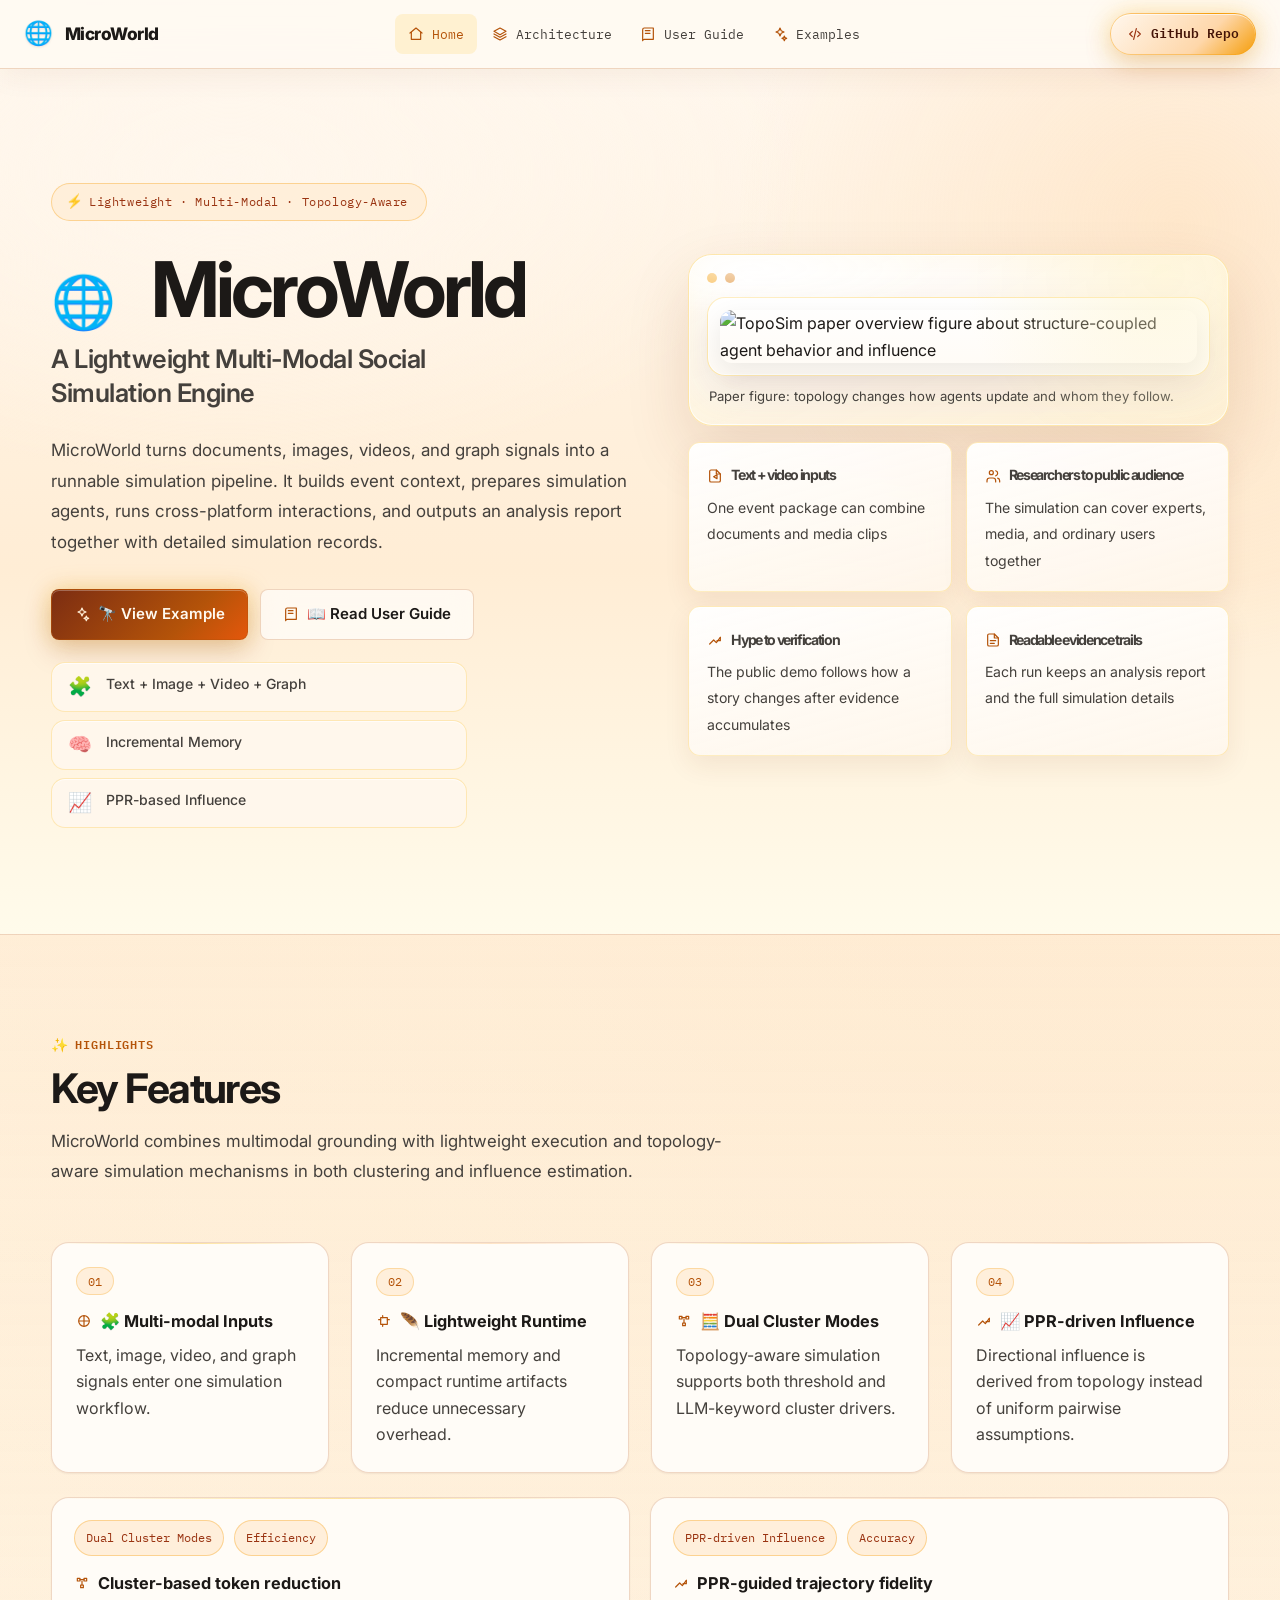
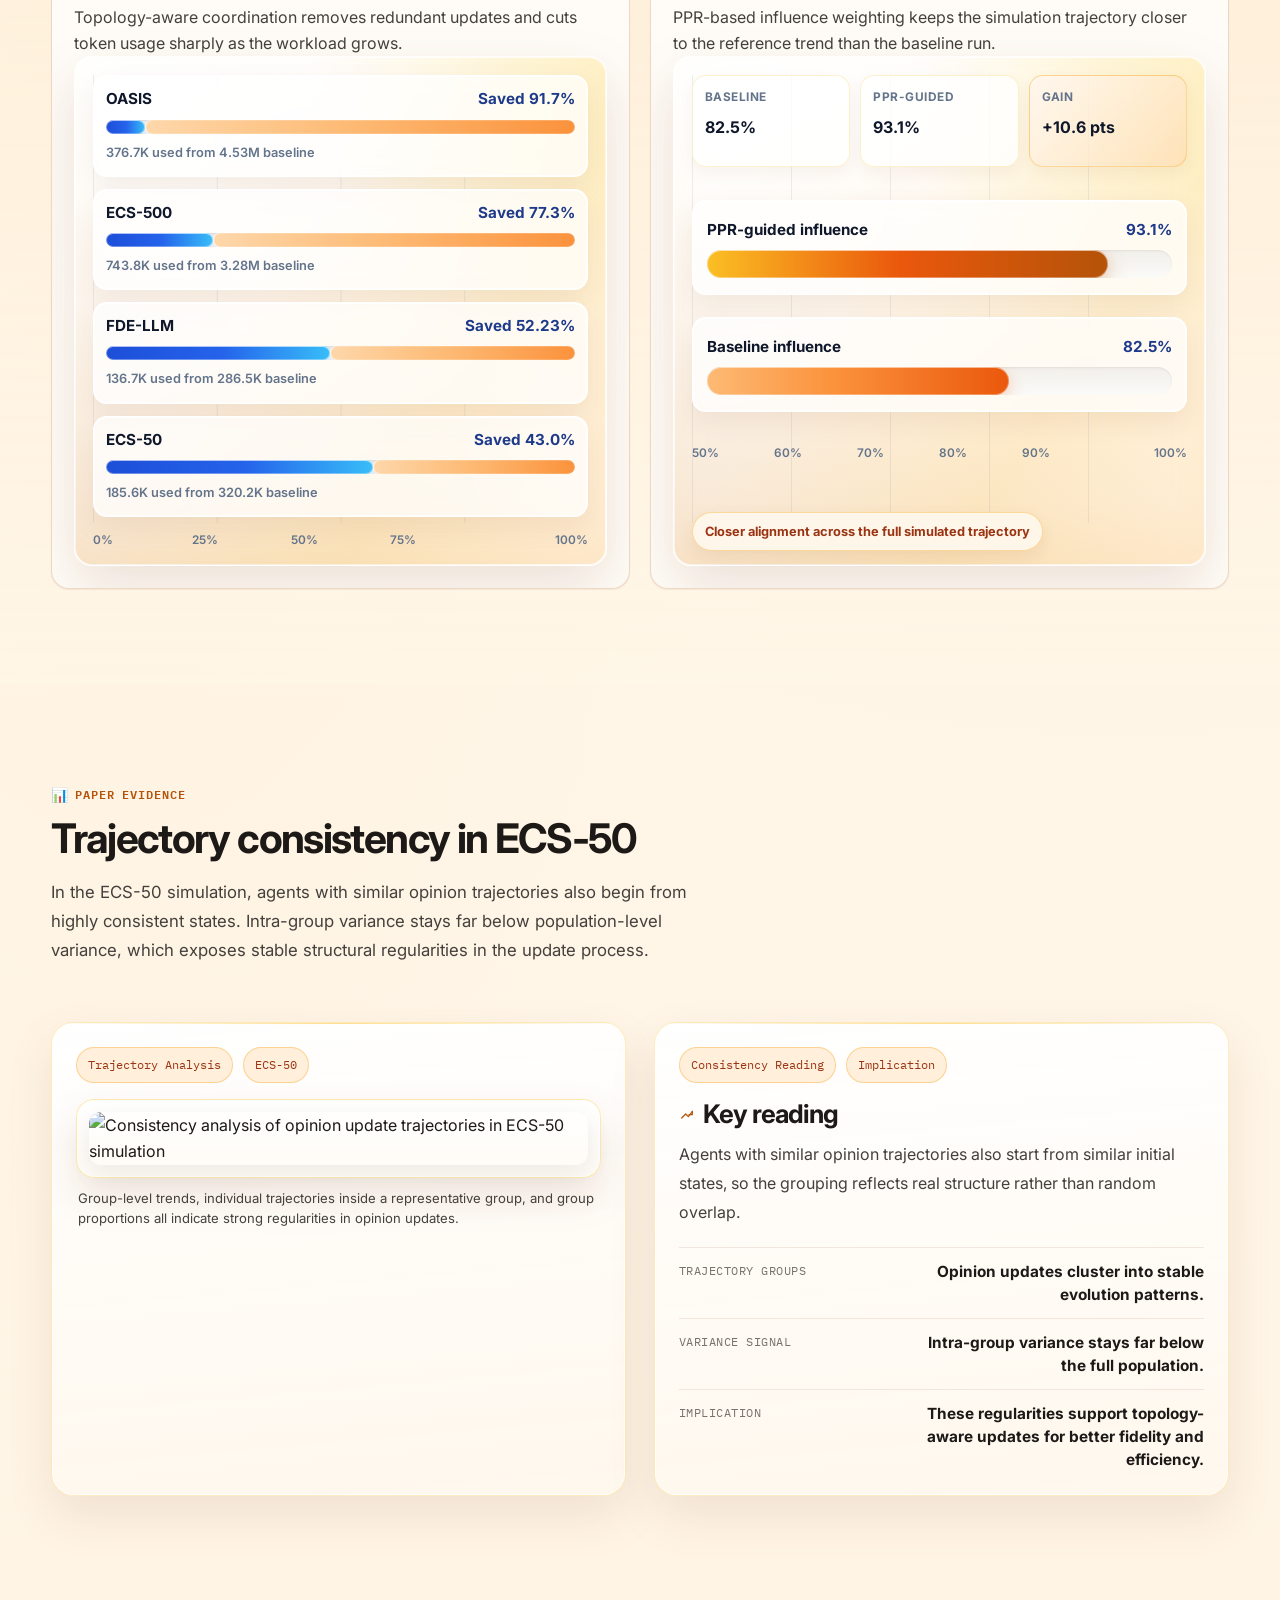
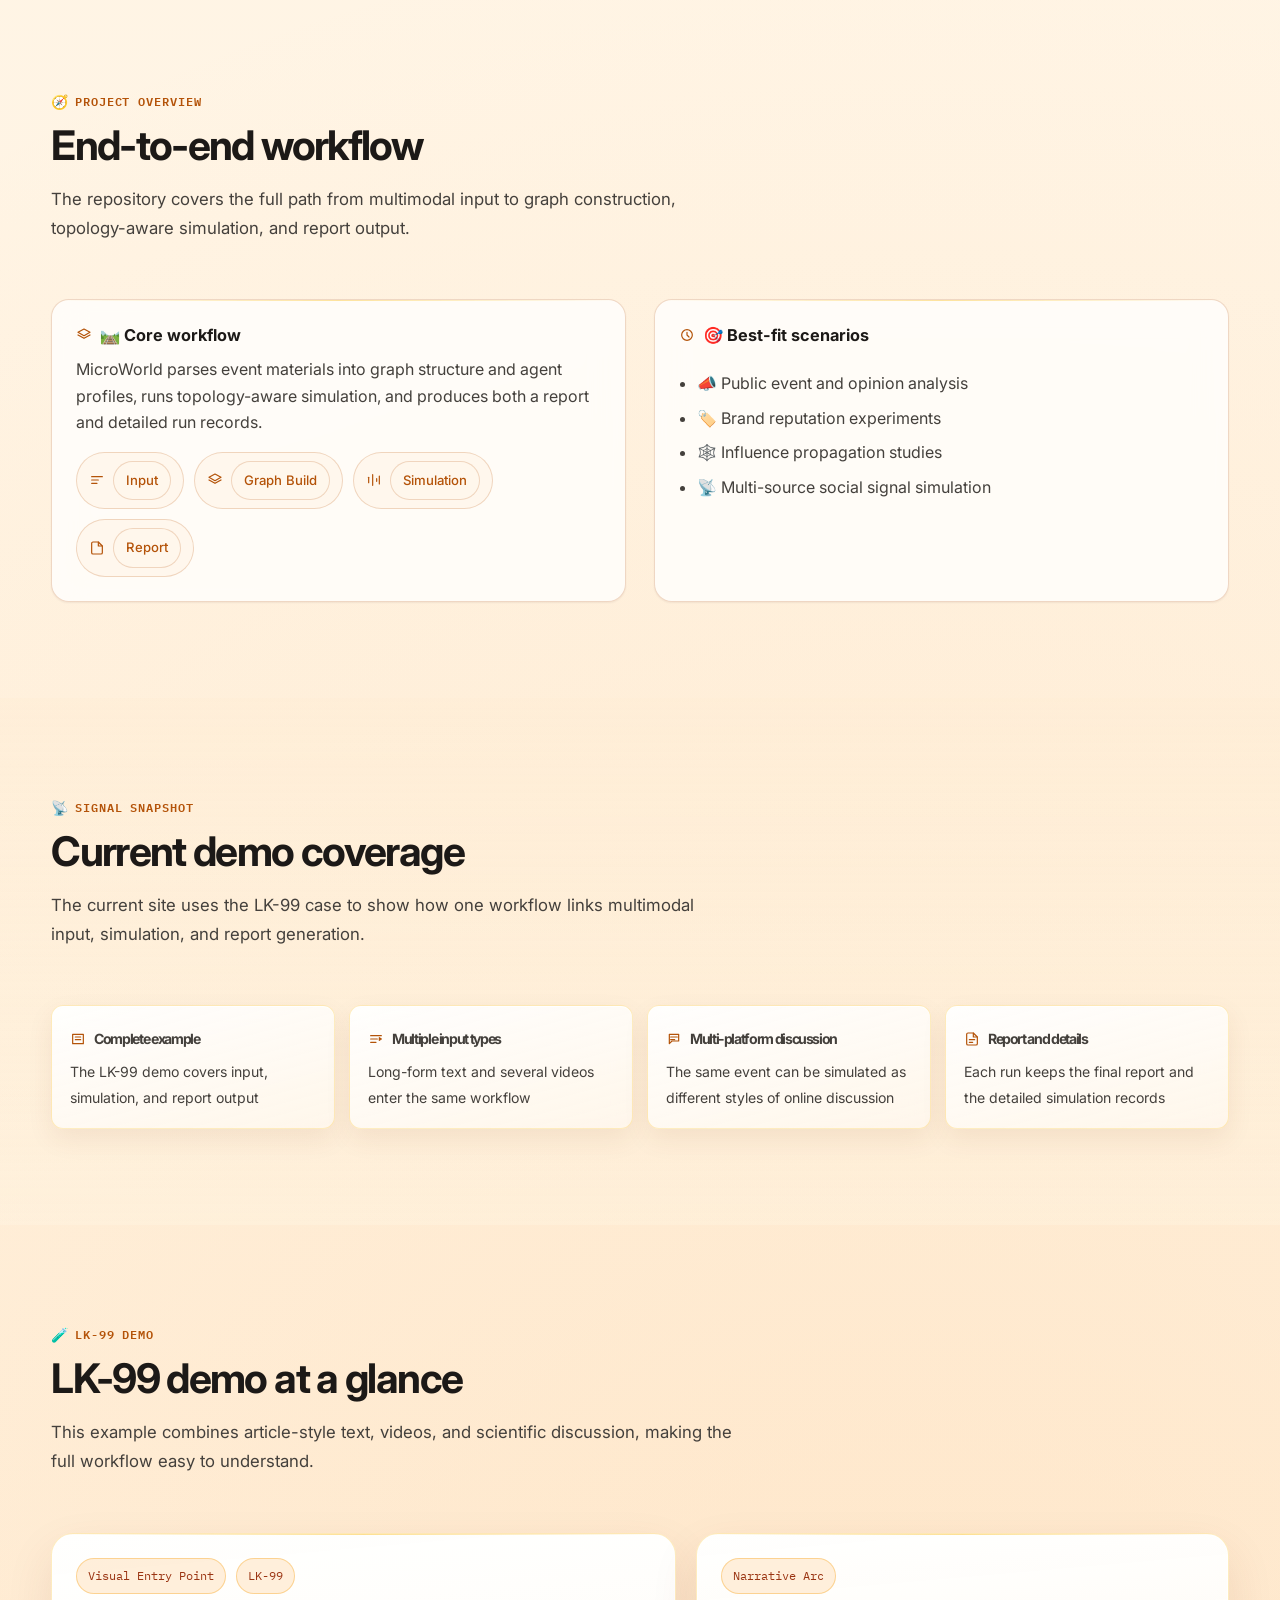
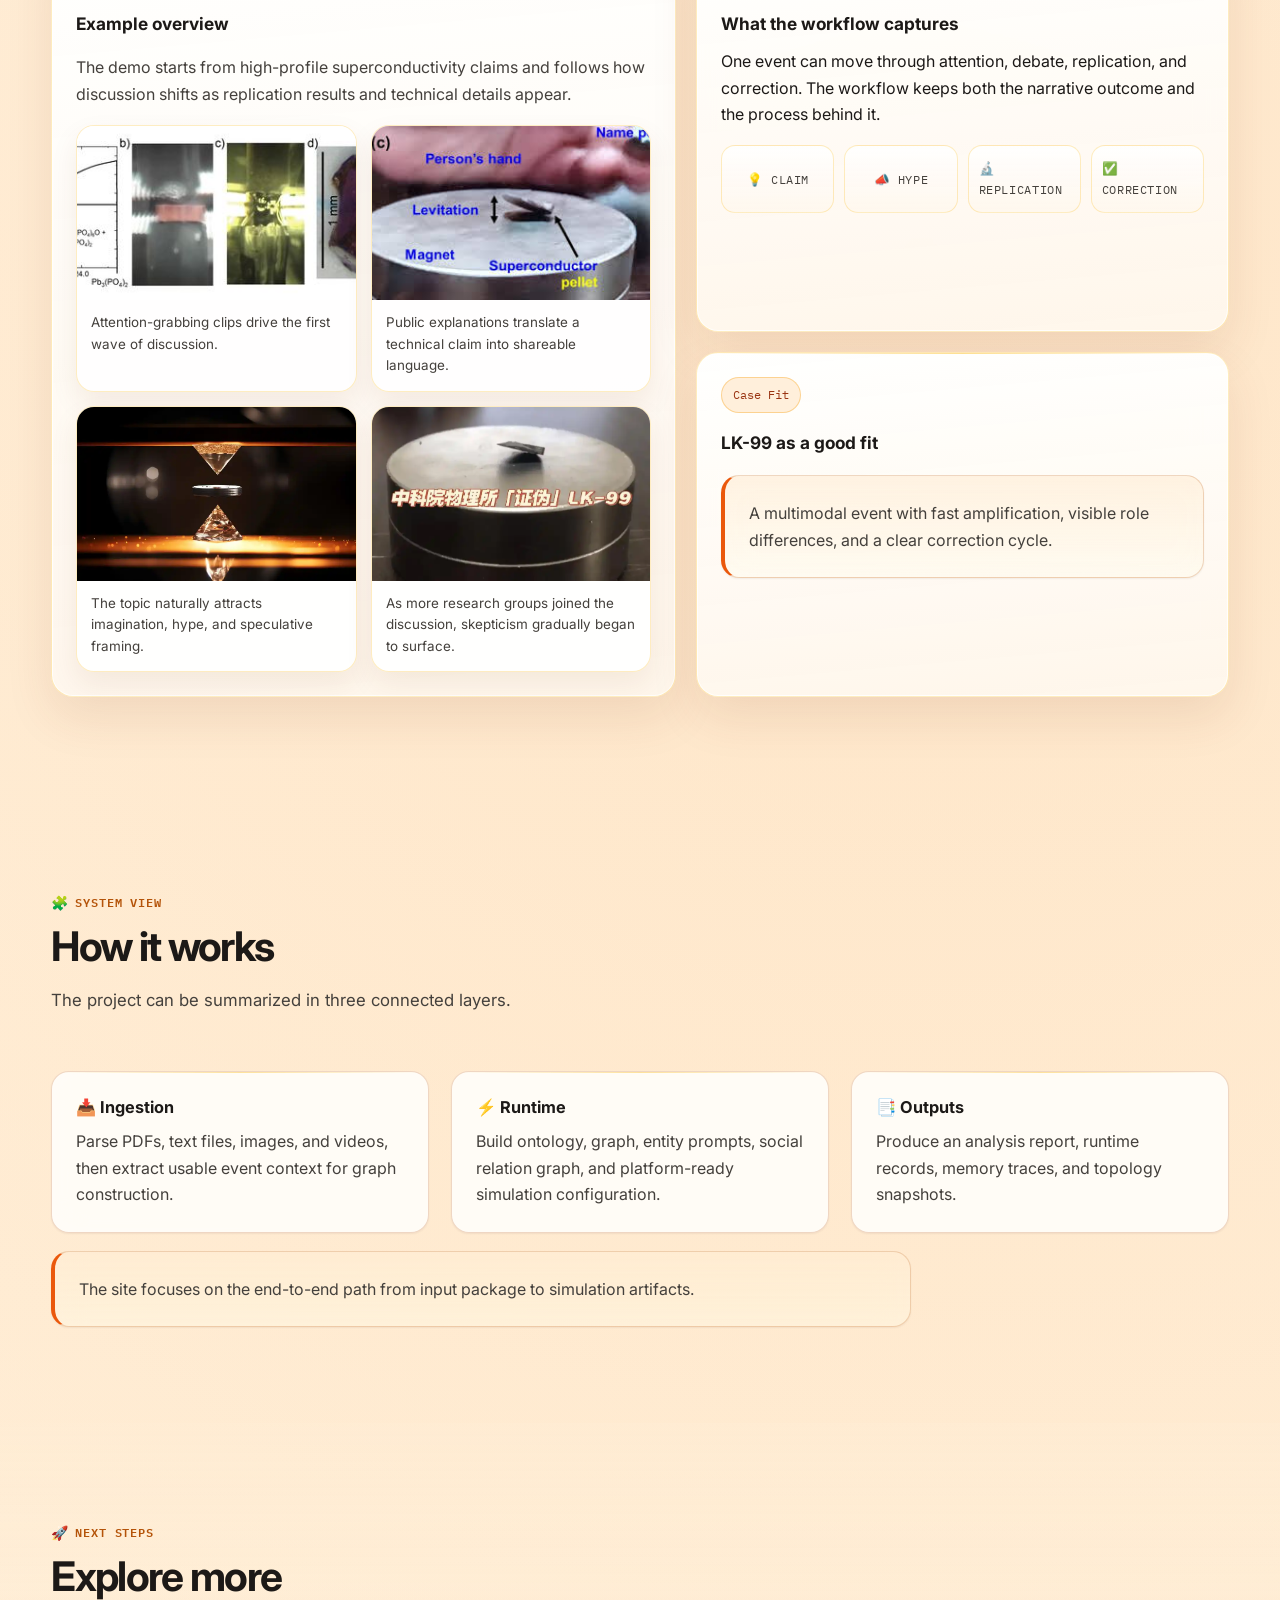
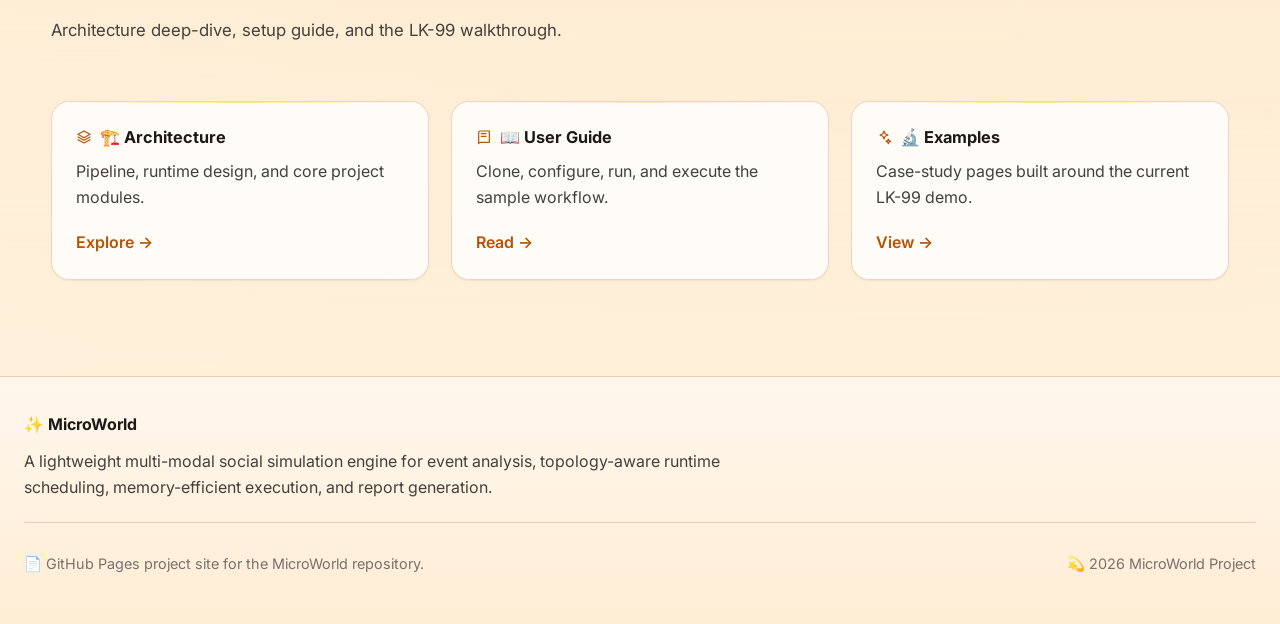
==== commit ab1f594d: "Reframe token chart around actual usage" ====
--- a/docs/index.html
+++ b/docs/index.html
@@ -15,7 +15,7 @@
       href="https://fonts.googleapis.com/css2?family=Inter:wght@400;500;600;700;800&family=IBM+Plex+Mono:wght@400;500;600&display=swap"
       rel="stylesheet"
     />
-    <link rel="stylesheet" href="./styles.css?v=20260419" />
+    <link rel="stylesheet" href="./styles.css?v=20260420" />
   </head>
   <body
     data-page="home"
@@ -53,20 +53,20 @@
               </span>
             </a>
           </div>
-          <div class="hero-chips">
-            <span>
-              <svg class="ui-icon" viewBox="0 0 24 24" aria-hidden="true"><path d="M12 5v14"></path><path d="M5 12h14"></path><circle cx="12" cy="12" r="8"></circle></svg>
-              <span>🧩 Text + Image + Video + Graph</span>
-            </span>
-            <span>
-              <svg class="ui-icon" viewBox="0 0 24 24" aria-hidden="true"><path d="M7 7h10v10H7z"></path><path d="M4 10h3"></path><path d="M17 10h3"></path><path d="M10 4v3"></path><path d="M10 17v3"></path></svg>
-              <span>🧠 Incremental Memory</span>
-            </span>
-            <span>
-              <svg class="ui-icon" viewBox="0 0 24 24" aria-hidden="true"><path d="M4 16V8"></path><path d="M10 20V4"></path><path d="M16 14V10"></path><path d="M20 18V6"></path></svg>
-              <span>📈 PPR-based Influence</span>
-            </span>
-          </div>
+          <ul class="hero-chips" role="list">
+            <li class="hero-chip">
+              <span class="hero-chip-emoji" aria-hidden="true">🧩</span>
+              <span class="hero-chip-label">Text + Image + Video + Graph</span>
+            </li>
+            <li class="hero-chip">
+              <span class="hero-chip-emoji" aria-hidden="true">🧠</span>
+              <span class="hero-chip-label">Incremental Memory</span>
+            </li>
+            <li class="hero-chip">
+              <span class="hero-chip-emoji" aria-hidden="true">📈</span>
+              <span class="hero-chip-label">PPR-based Influence</span>
+            </li>
+          </ul>
         </div>
 
         <div class="hero-panel-shell">
@@ -148,45 +148,49 @@
             <div class="chart-panel token-chart-panel" aria-label="Cluster-based coordination token reduction across benchmarks">
               <div class="chart-grid chart-grid-token" aria-hidden="true"></div>
               <div class="token-chart-rows">
-                <div class="token-chart-row" style="--value: 91.7">
+                <div class="token-chart-row" style="--actual: 8.3; --saved: 91.7">
                   <div class="token-row-head">
                     <span class="token-row-label">OASIS</span>
-                    <strong class="token-row-value">91.7%</strong>
+                    <strong class="token-row-value">Saved 91.7%</strong>
                   </div>
                   <div class="token-row-track">
-                    <span class="token-row-fill"></span>
-                  </div>
-                  <span class="token-row-meta">4.53M -> 376.7K</span>
-                </div>
-                <div class="token-chart-row" style="--value: 77.3">
+                    <span class="token-row-fill token-row-fill-actual"></span>
+                    <span class="token-row-fill token-row-fill-saved"></span>
+                  </div>
+                  <span class="token-row-meta">376.7K used from 4.53M baseline</span>
+                </div>
+                <div class="token-chart-row" style="--actual: 22.7; --saved: 77.3">
                   <div class="token-row-head">
                     <span class="token-row-label">ECS-500</span>
-                    <strong class="token-row-value">77.3%</strong>
+                    <strong class="token-row-value">Saved 77.3%</strong>
                   </div>
                   <div class="token-row-track">
-                    <span class="token-row-fill"></span>
-                  </div>
-                  <span class="token-row-meta">3.28M -> 743.8K</span>
-                </div>
-                <div class="token-chart-row" style="--value: 52.23">
+                    <span class="token-row-fill token-row-fill-actual"></span>
+                    <span class="token-row-fill token-row-fill-saved"></span>
+                  </div>
+                  <span class="token-row-meta">743.8K used from 3.28M baseline</span>
+                </div>
+                <div class="token-chart-row" style="--actual: 47.77; --saved: 52.23">
                   <div class="token-row-head">
                     <span class="token-row-label">FDE-LLM</span>
-                    <strong class="token-row-value">52.23%</strong>
+                    <strong class="token-row-value">Saved 52.23%</strong>
                   </div>
                   <div class="token-row-track">
-                    <span class="token-row-fill"></span>
-                  </div>
-                  <span class="token-row-meta">286.5K -> 136.7K</span>
-                </div>
-                <div class="token-chart-row" style="--value: 43">
+                    <span class="token-row-fill token-row-fill-actual"></span>
+                    <span class="token-row-fill token-row-fill-saved"></span>
+                  </div>
+                  <span class="token-row-meta">136.7K used from 286.5K baseline</span>
+                </div>
+                <div class="token-chart-row" style="--actual: 57; --saved: 43">
                   <div class="token-row-head">
                     <span class="token-row-label">ECS-50</span>
-                    <strong class="token-row-value">43.0%</strong>
+                    <strong class="token-row-value">Saved 43.0%</strong>
                   </div>
                   <div class="token-row-track">
-                    <span class="token-row-fill"></span>
-                  </div>
-                  <span class="token-row-meta">320.2K -> 185.6K</span>
+                    <span class="token-row-fill token-row-fill-actual"></span>
+                    <span class="token-row-fill token-row-fill-saved"></span>
+                  </div>
+                  <span class="token-row-meta">185.6K used from 320.2K baseline</span>
                 </div>
               </div>
               <div class="chart-axis token-chart-axis" aria-hidden="true">
--- a/docs/styles.css
+++ b/docs/styles.css
@@ -377,25 +377,42 @@
 }
 
 .hero-chips {
-  display: grid;
-  grid-template-columns: repeat(3, minmax(0, 1fr));
-  gap: 10px;
-  margin-top: 18px;
-}
-
-.hero-chips > span {
-  display: inline-flex;
-  align-items: center;
-  justify-content: center;
+  list-style: none;
+  margin: 22px 0 0;
+  padding: 0;
+  display: flex;
+  flex-direction: column;
   gap: 8px;
-  padding: 8px 12px;
-  border-radius: 999px;
-  background: rgba(255, 247, 237, 0.9);
+  max-width: min(100%, 26rem);
+}
+
+.hero-chip {
+  display: flex;
+  align-items: flex-start;
+  gap: 12px;
+  padding: 11px 14px;
+  border-radius: 14px;
+  background: rgba(255, 247, 237, 0.95);
   border: 1px solid rgba(251, 191, 36, 0.28);
-  color: var(--text-secondary);
-  font-size: 0.82rem;
+  box-shadow: 0 1px 0 rgba(255, 255, 255, 0.7) inset;
+}
+
+.hero-chip-emoji {
+  flex-shrink: 0;
+  width: 1.75rem;
+  font-size: 1.2rem;
+  line-height: 1.35;
   text-align: center;
-  white-space: nowrap;
+}
+
+.hero-chip-label {
+  flex: 1;
+  min-width: 0;
+  font-size: 0.875rem;
+  line-height: 1.45;
+  font-weight: 500;
+  color: var(--text-secondary);
+  text-align: left;
 }
 
 .hero-badge {
@@ -939,6 +956,7 @@
 .fidelity-row-track {
   position: relative;
   overflow: hidden;
+  display: flex;
   height: 14px;
   border-radius: 999px;
   background: linear-gradient(180deg, rgba(231, 229, 228, 0.55), rgba(250, 250, 249, 0.85));
@@ -954,13 +972,21 @@
   transition: transform 220ms ease, filter 220ms ease, box-shadow 220ms ease;
 }
 
-.token-row-fill {
-  width: calc(var(--value) * 1%);
-  background: linear-gradient(90deg, #38bdf8 0%, #2563eb 42%, #1d4ed8 100%);
+.token-row-fill-actual {
+  width: calc(var(--actual) * 1%);
+  background: linear-gradient(90deg, #1d4ed8 0%, #2563eb 52%, #38bdf8 100%);
   box-shadow:
     0 0 0 1px rgba(255, 255, 255, 0.35) inset,
     0 1px 0 rgba(255, 255, 255, 0.45) inset,
     0 6px 18px rgba(37, 99, 235, 0.35);
+}
+
+.token-row-fill-saved {
+  width: calc(var(--saved) * 1%);
+  background: linear-gradient(90deg, #fed7aa 0%, #fdba74 48%, #fb923c 100%);
+  box-shadow:
+    inset 1px 0 0 rgba(255, 255, 255, 0.75),
+    0 0 0 1px rgba(255, 255, 255, 0.18) inset;
 }
 
 .token-chart-row:hover .token-row-fill,
@@ -2116,7 +2142,6 @@
   .lk99-gallery-grid,
   .image-grid,
   .metric-grid,
-  .hero-chips,
   .runtime-feature-grid,
   .status-grid,
   .platform-grid,
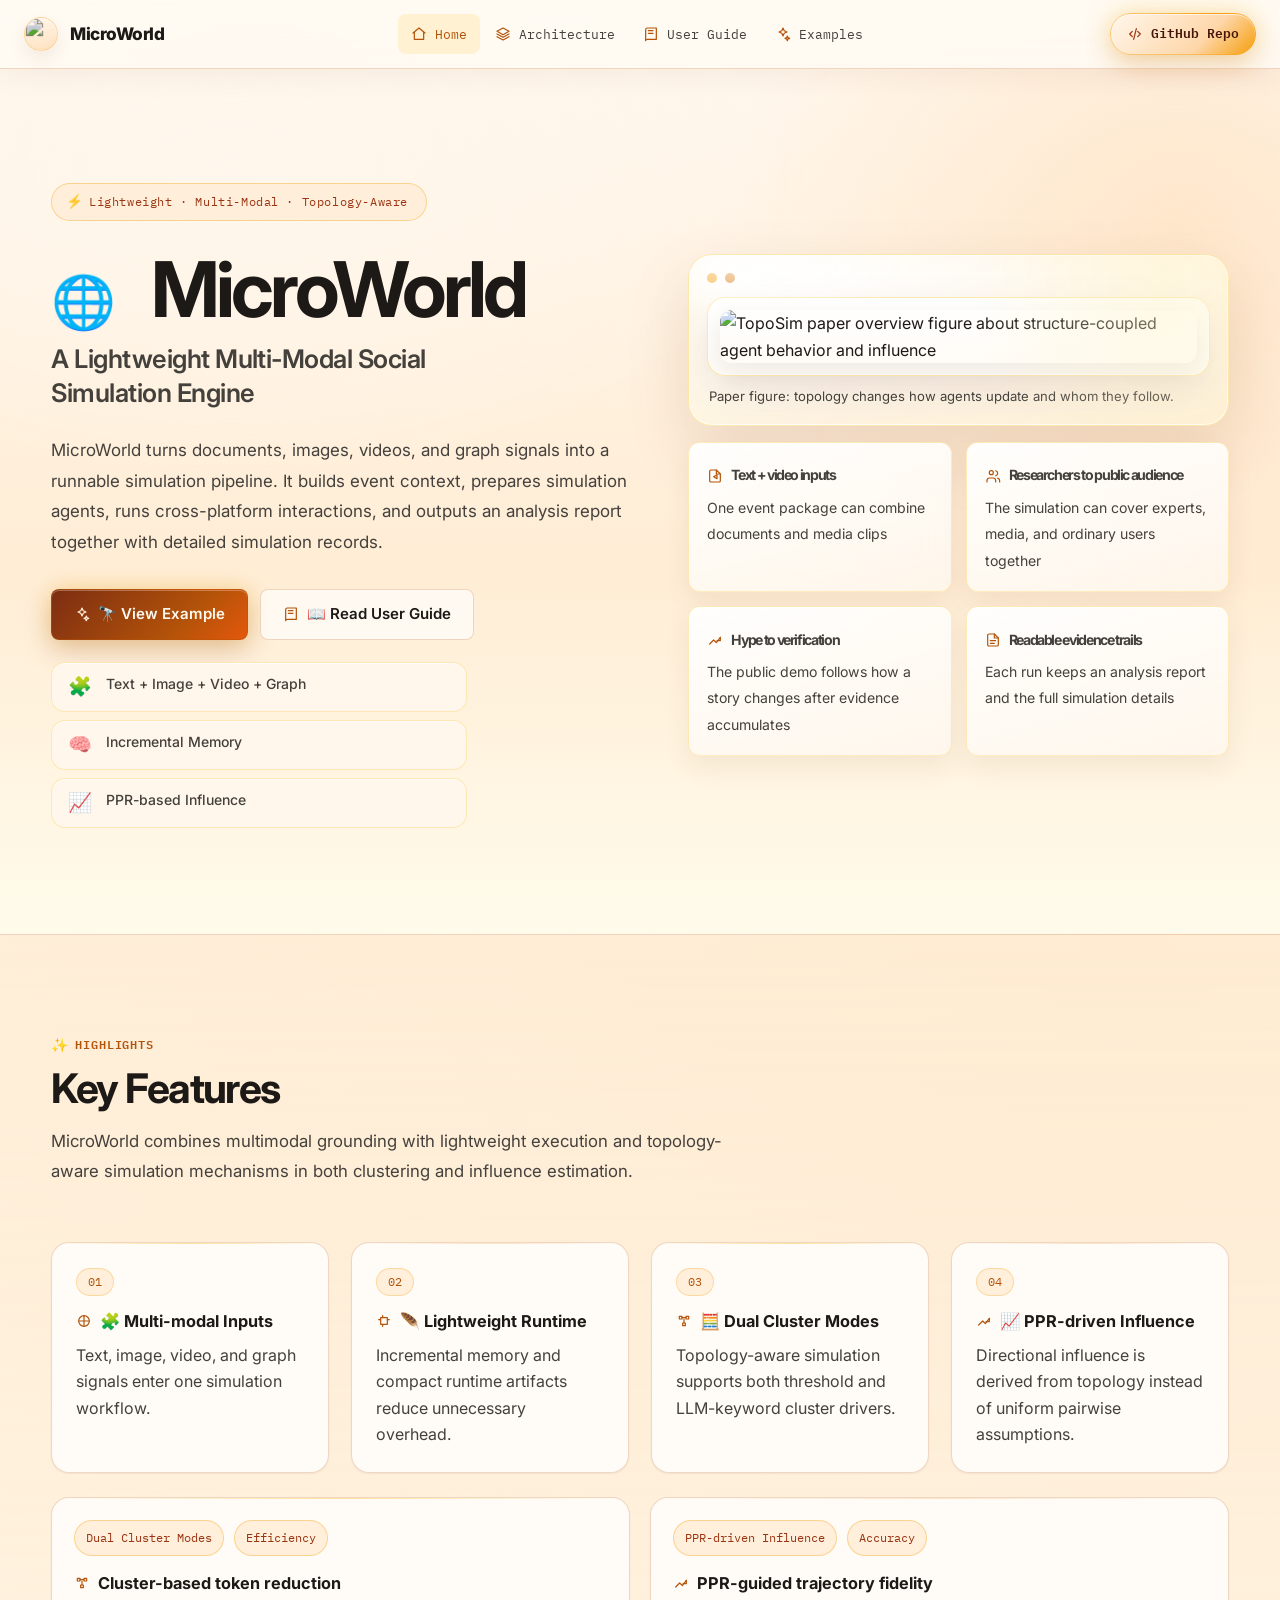
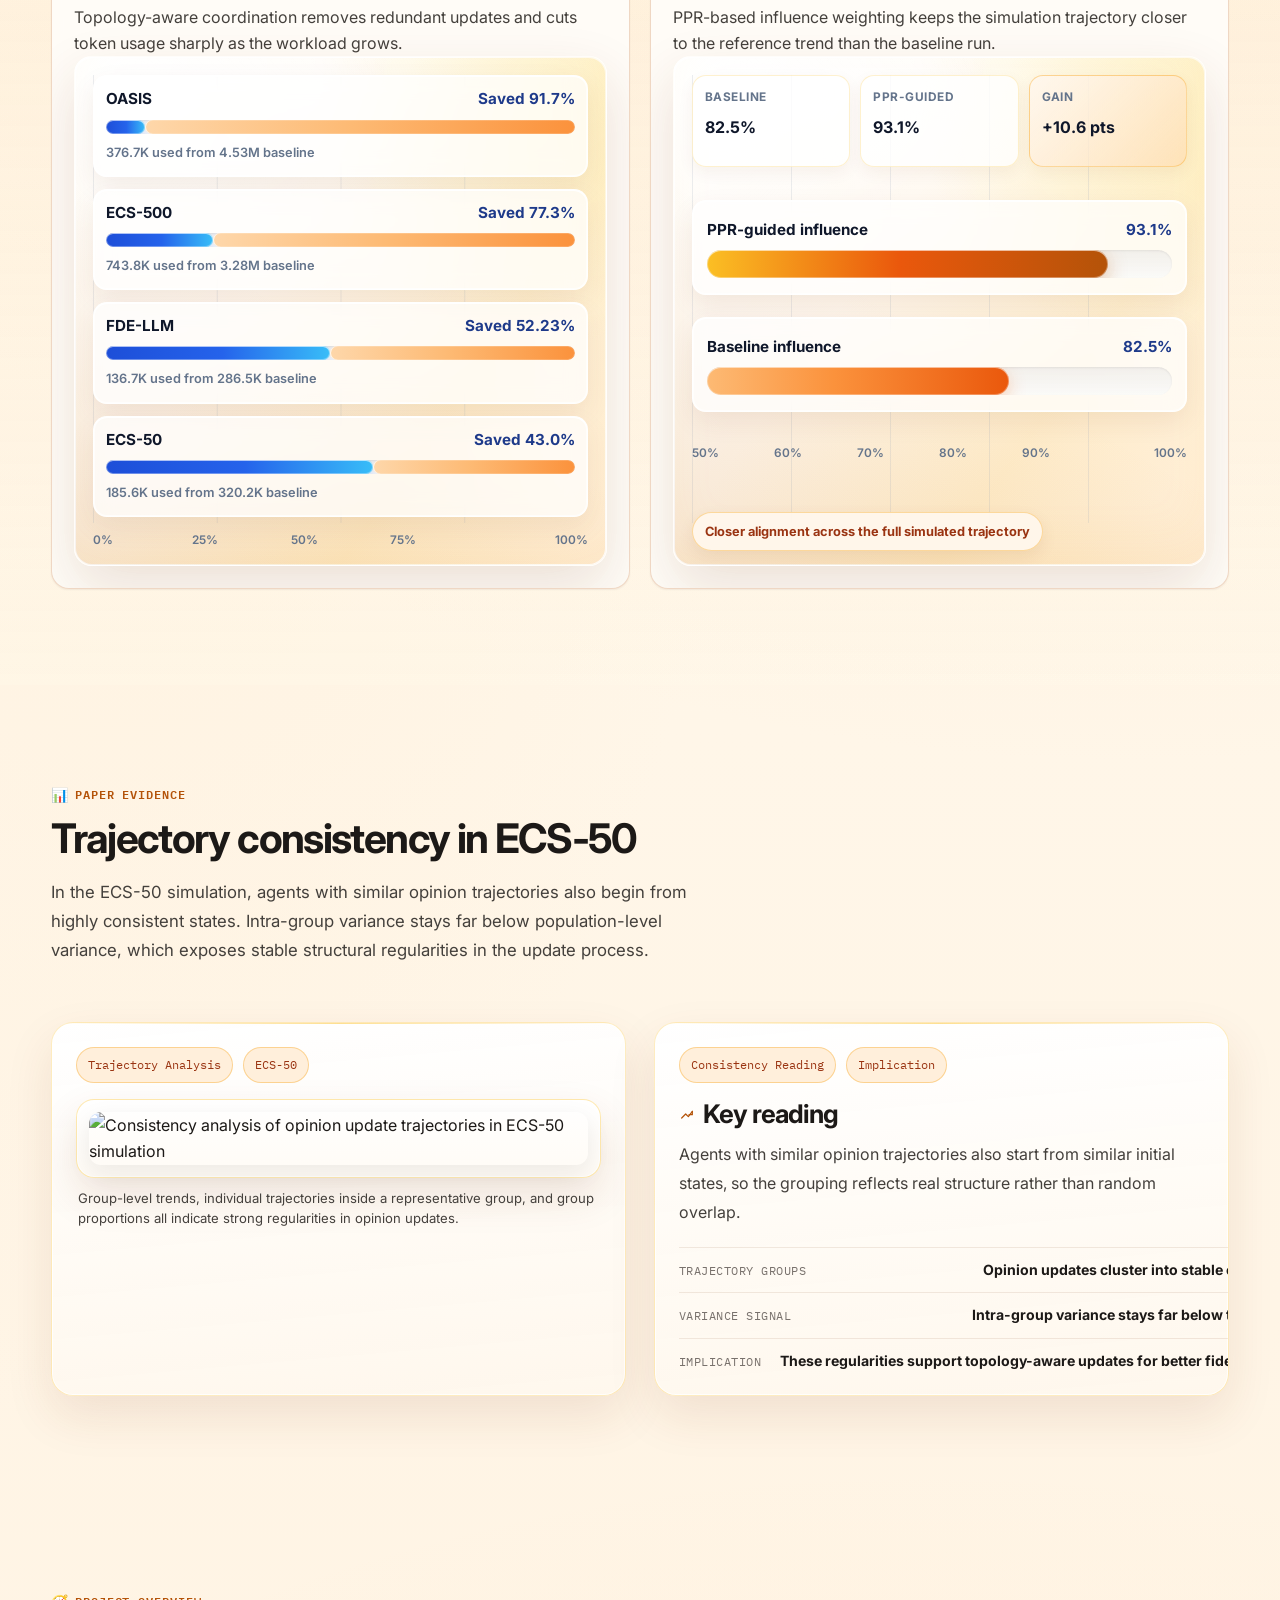
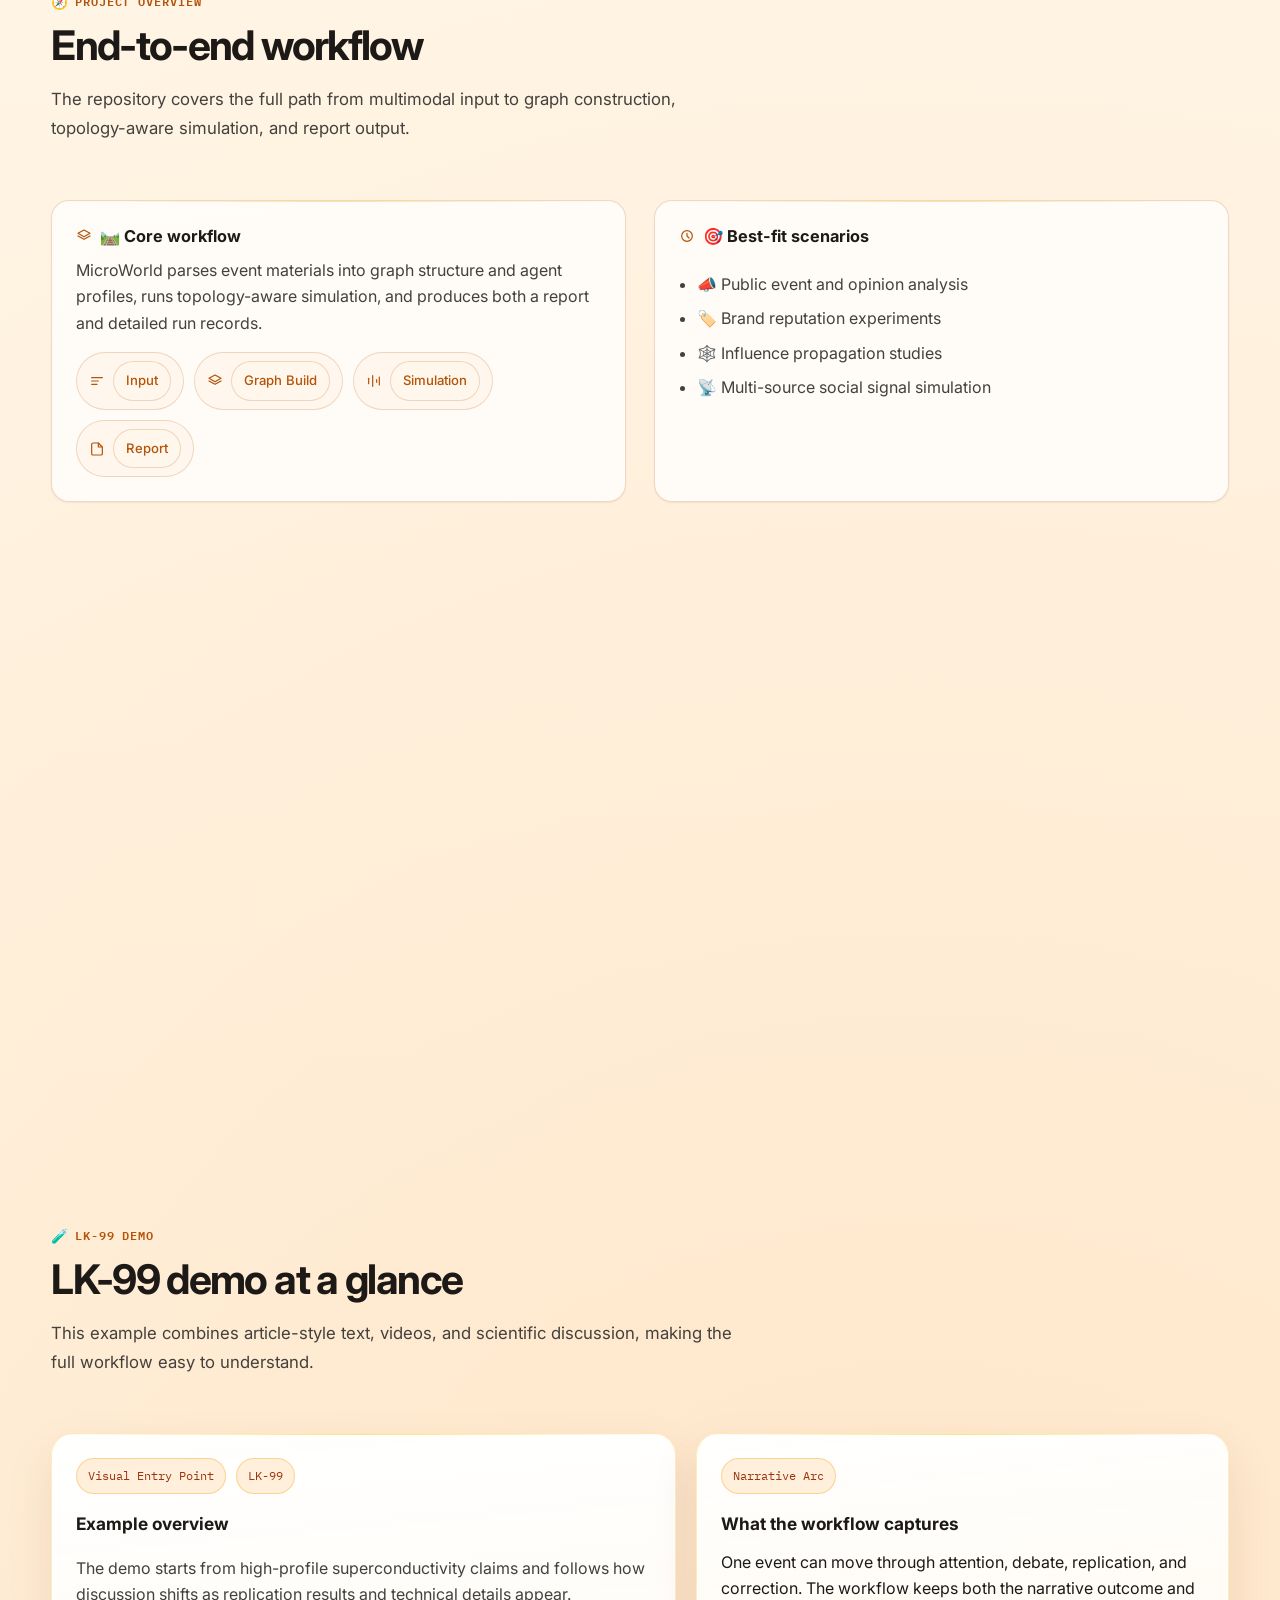
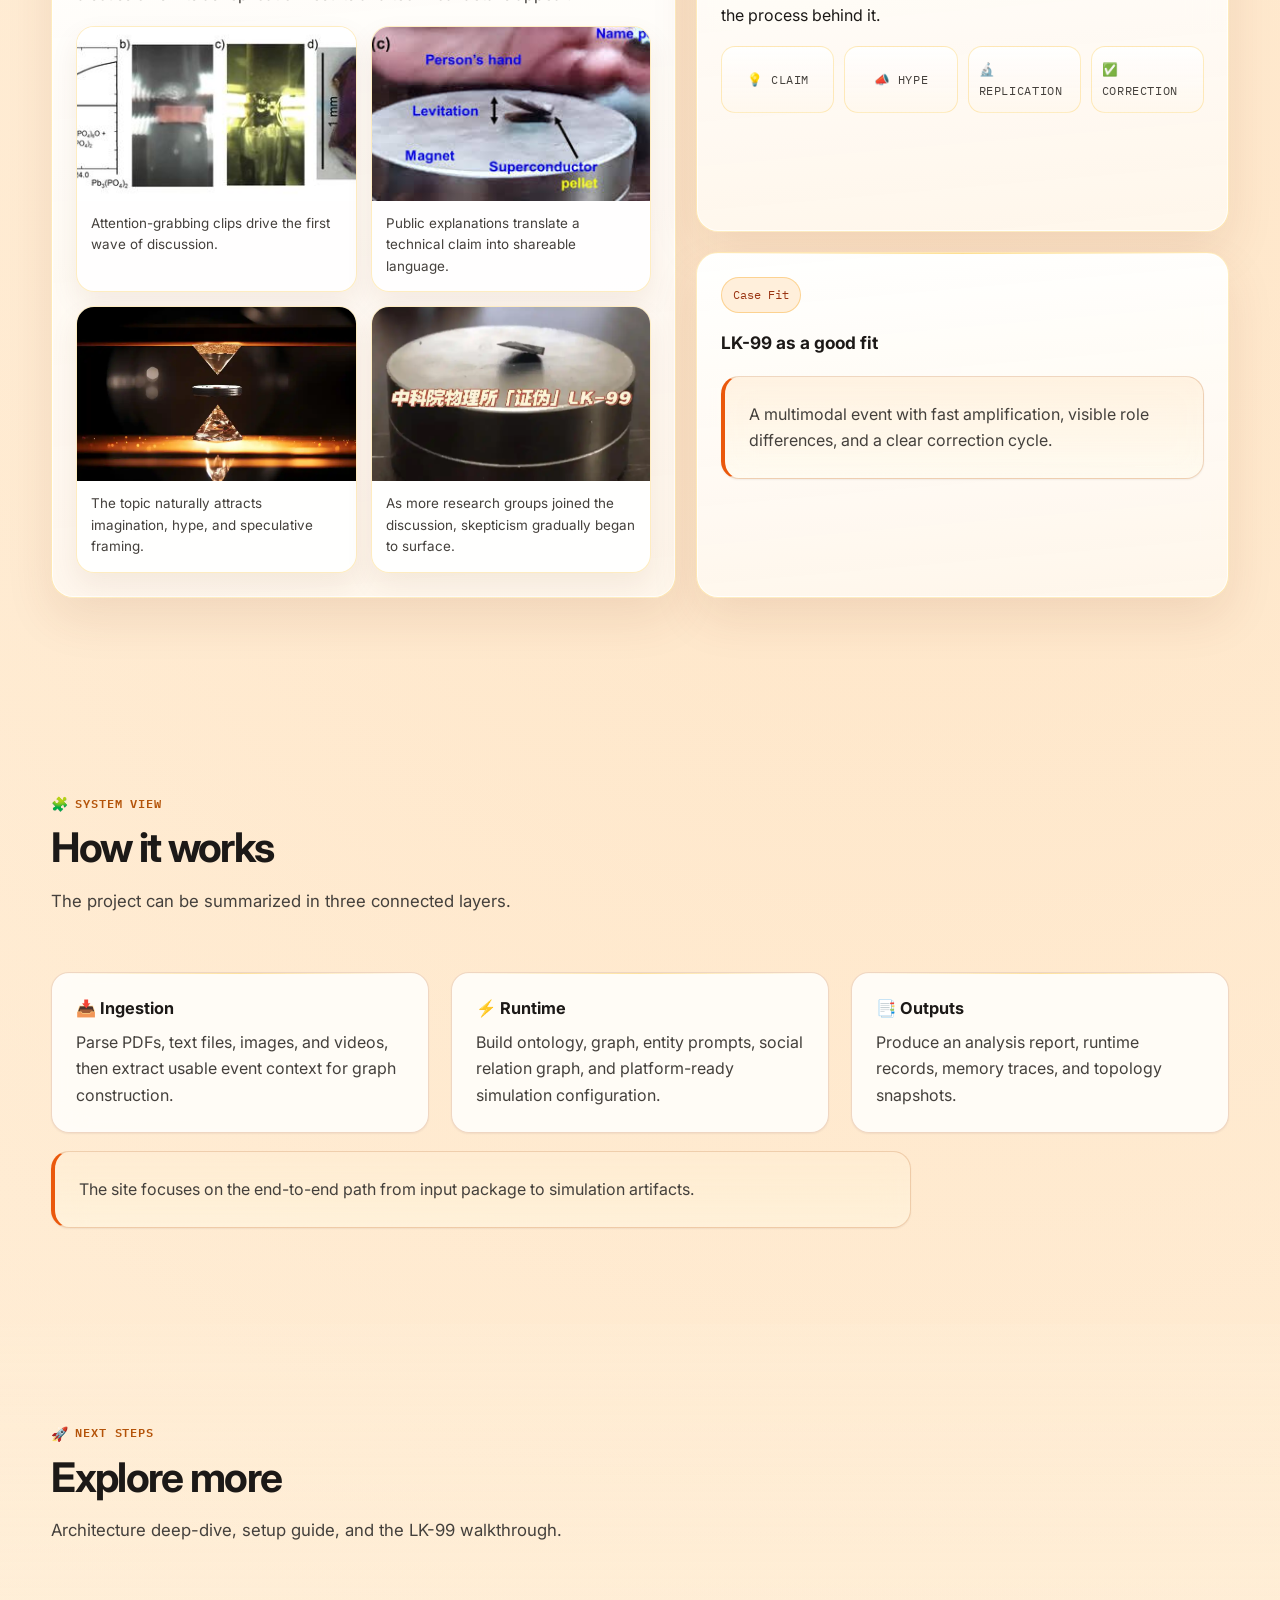
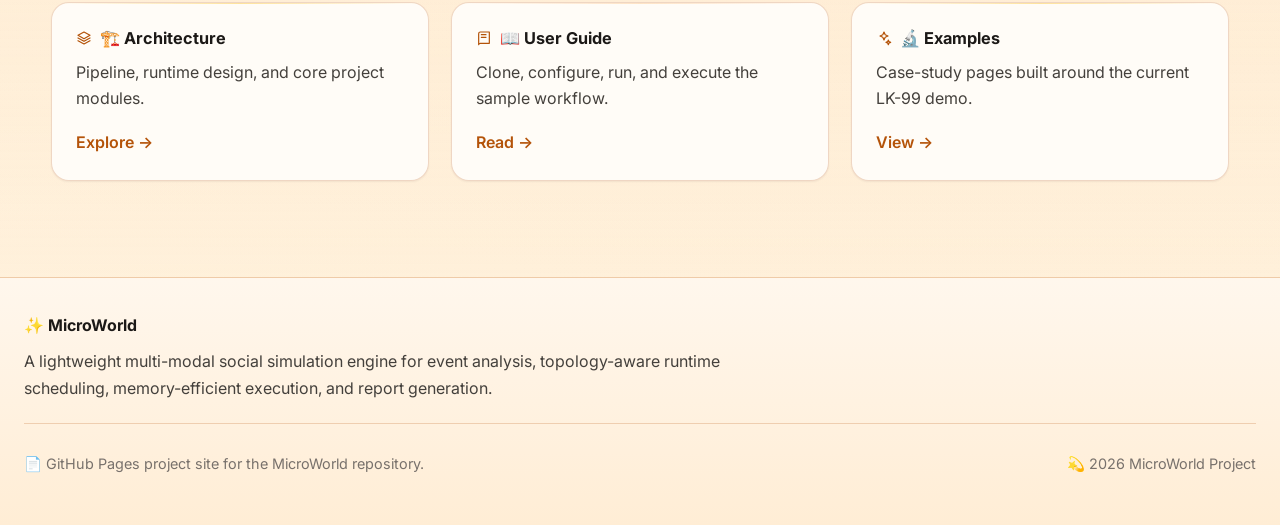
==== commit 475eb193: "Refine architecture and home page layout" ====
--- a/docs/index.html
+++ b/docs/index.html
@@ -15,7 +15,7 @@
       href="https://fonts.googleapis.com/css2?family=Inter:wght@400;500;600;700;800&family=IBM+Plex+Mono:wght@400;500;600&display=swap"
       rel="stylesheet"
     />
-    <link rel="stylesheet" href="./styles.css?v=20260420" />
+    <link rel="stylesheet" href="./styles.css?v=20260421" />
   </head>
   <body
     data-page="home"
@@ -148,7 +148,7 @@
             <div class="chart-panel token-chart-panel" aria-label="Cluster-based coordination token reduction across benchmarks">
               <div class="chart-grid chart-grid-token" aria-hidden="true"></div>
               <div class="token-chart-rows">
-                <div class="token-chart-row" style="--actual: 8.3; --saved: 91.7">
+                <div class="token-chart-row" style="--actual: 8.3%; --saved: 91.7%">
                   <div class="token-row-head">
                     <span class="token-row-label">OASIS</span>
                     <strong class="token-row-value">Saved 91.7%</strong>
@@ -159,7 +159,7 @@
                   </div>
                   <span class="token-row-meta">376.7K used from 4.53M baseline</span>
                 </div>
-                <div class="token-chart-row" style="--actual: 22.7; --saved: 77.3">
+                <div class="token-chart-row" style="--actual: 22.7%; --saved: 77.3%">
                   <div class="token-row-head">
                     <span class="token-row-label">ECS-500</span>
                     <strong class="token-row-value">Saved 77.3%</strong>
@@ -170,7 +170,7 @@
                   </div>
                   <span class="token-row-meta">743.8K used from 3.28M baseline</span>
                 </div>
-                <div class="token-chart-row" style="--actual: 47.77; --saved: 52.23">
+                <div class="token-chart-row" style="--actual: 47.77%; --saved: 52.23%">
                   <div class="token-row-head">
                     <span class="token-row-label">FDE-LLM</span>
                     <strong class="token-row-value">Saved 52.23%</strong>
@@ -181,7 +181,7 @@
                   </div>
                   <span class="token-row-meta">136.7K used from 286.5K baseline</span>
                 </div>
-                <div class="token-chart-row" style="--actual: 57; --saved: 43">
+                <div class="token-chart-row" style="--actual: 57%; --saved: 43%">
                   <div class="token-row-head">
                     <span class="token-row-label">ECS-50</span>
                     <strong class="token-row-value">Saved 43.0%</strong>
@@ -530,7 +530,7 @@
 
     <footer id="main-footer"></footer>
 
-    <script src="template.js?v=20260419"></script>
+    <script src="template.js?v=20260421"></script>
     <script src="app.js?v=20260417"></script>
   </body>
 </html>
--- a/docs/styles.css
+++ b/docs/styles.css
@@ -168,9 +168,18 @@
 }
 
 .nav-brand-mark {
-  font-size: 1.45rem;
-  line-height: 1;
-  filter: drop-shadow(0 1px 1px rgba(120, 53, 15, 0.12));
+  width: 34px;
+  height: 34px;
+  display: inline-flex;
+  align-items: center;
+  justify-content: center;
+  overflow: hidden;
+  border-radius: 999px;
+  background: linear-gradient(165deg, rgba(255, 247, 237, 0.98), rgba(254, 215, 170, 0.72));
+  border: 1px solid rgba(245, 158, 11, 0.28);
+  box-shadow:
+    0 8px 18px rgba(120, 53, 15, 0.08),
+    inset 0 1px 0 rgba(255, 255, 255, 0.85);
 }
 
 .nav-brand-text {
@@ -179,8 +188,13 @@
   color: var(--text);
 }
 
-.nav-brand > .nav-logo-image {
-  display: none !important;
+.nav-logo-image {
+  width: 100%;
+  height: 100%;
+  object-fit: cover;
+  object-position: center 18%;
+  mix-blend-mode: multiply;
+  transform: scale(1.08);
 }
 
 .nav-links {
@@ -374,6 +388,17 @@
 
 .hero-stat-box {
   min-height: 118px;
+}
+
+.hero-stat-box strong {
+  margin-bottom: 8px;
+  font-size: 1rem;
+  line-height: 1.3;
+  letter-spacing: normal;
+}
+
+.hero-stat-box .metric-heading {
+  font-family: var(--font);
 }
 
 .hero-chips {
@@ -973,7 +998,7 @@
 }
 
 .token-row-fill-actual {
-  width: calc(var(--actual) * 1%);
+  width: var(--actual);
   background: linear-gradient(90deg, #1d4ed8 0%, #2563eb 52%, #38bdf8 100%);
   box-shadow:
     0 0 0 1px rgba(255, 255, 255, 0.35) inset,
@@ -982,7 +1007,7 @@
 }
 
 .token-row-fill-saved {
-  width: calc(var(--saved) * 1%);
+  width: var(--saved);
   background: linear-gradient(90deg, #fed7aa 0%, #fdba74 48%, #fb923c 100%);
   box-shadow:
     inset 1px 0 0 rgba(255, 255, 255, 0.75),
@@ -1260,7 +1285,7 @@
   justify-content: center;
   min-width: 0;
   text-align: center;
-  white-space: nowrap;
+  white-space: normal;
 }
 
 .board-list {
@@ -1288,11 +1313,12 @@
 
 .board-list-row strong {
   display: block;
-  max-width: 28ch;
+  max-width: none;
   color: var(--text);
-  font-size: 0.96rem;
+  font-size: 0.88rem;
   text-align: right;
-  line-height: 1.5;
+  line-height: 1.35;
+  white-space: nowrap;
 }
 
 .status-grid {
@@ -2170,6 +2196,7 @@
   .board-list-row strong {
     max-width: none;
     text-align: left;
+    white-space: normal;
   }
 
   .hero,
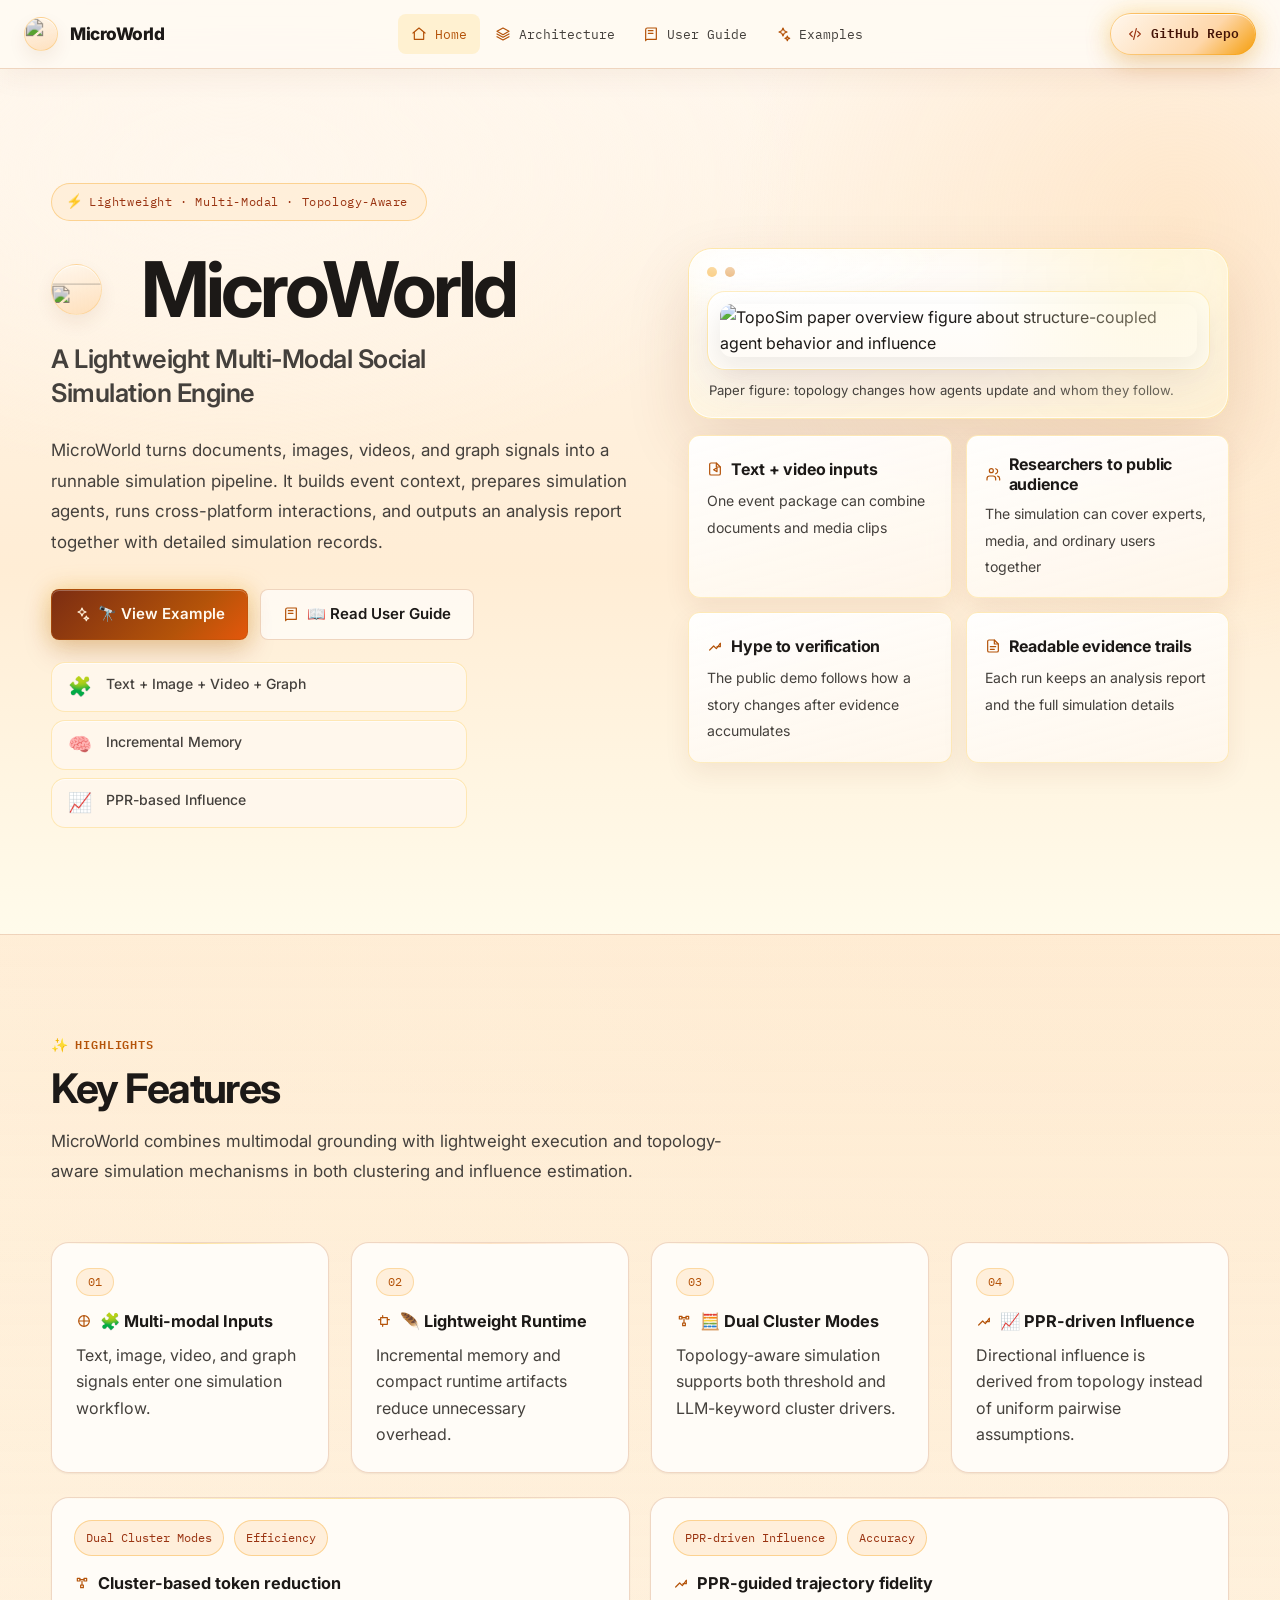
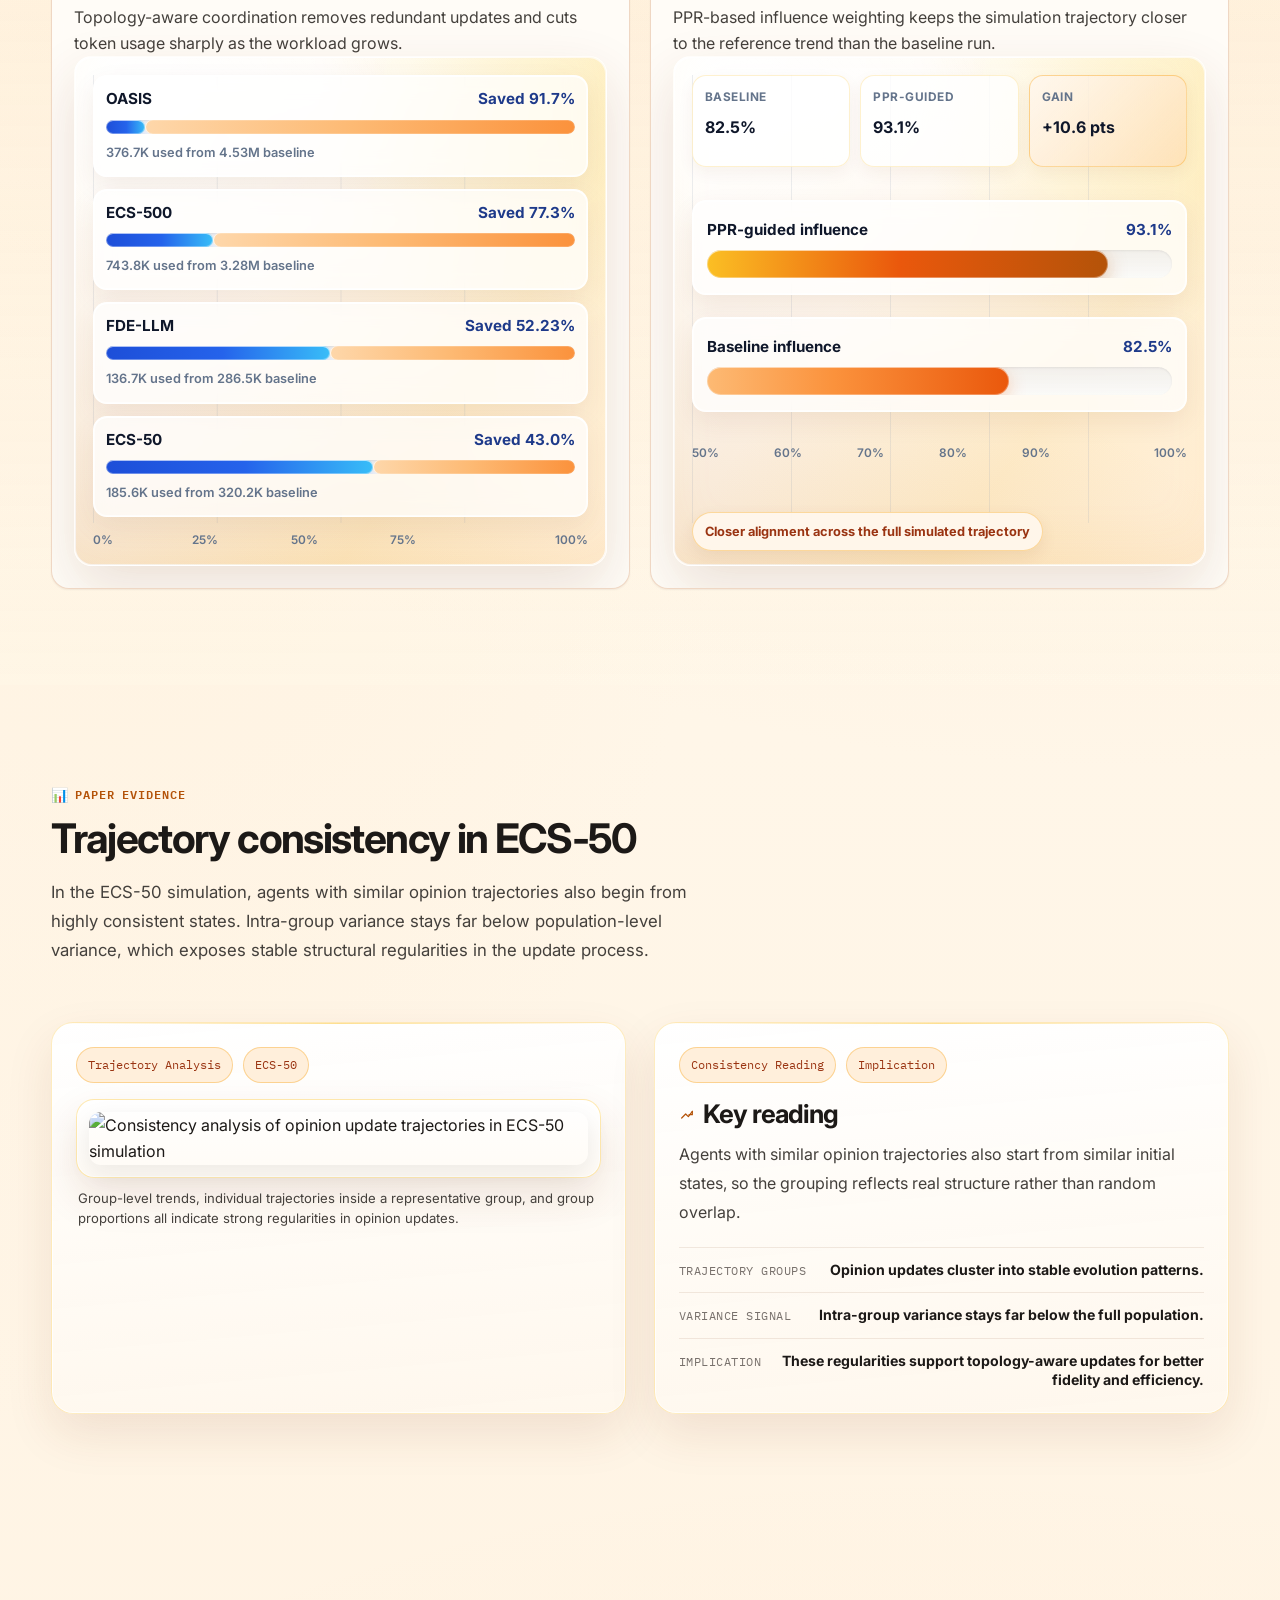
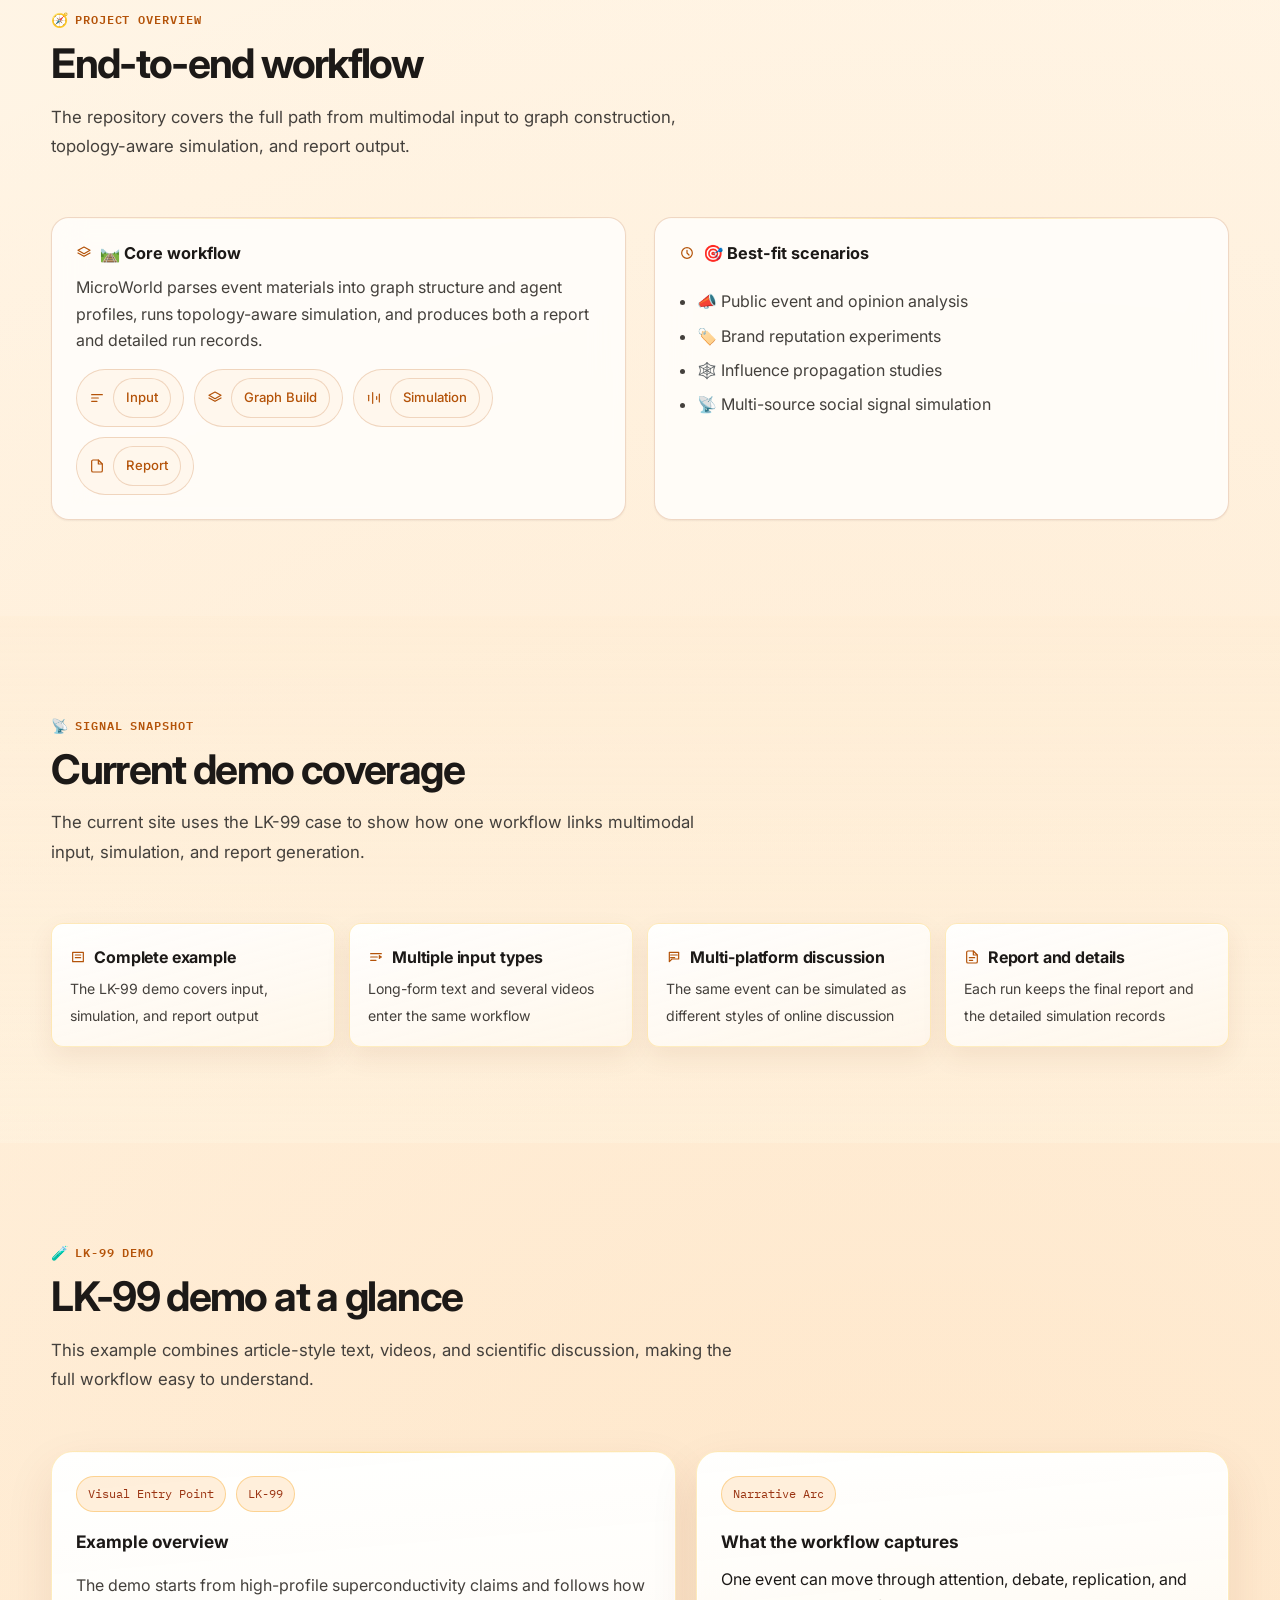
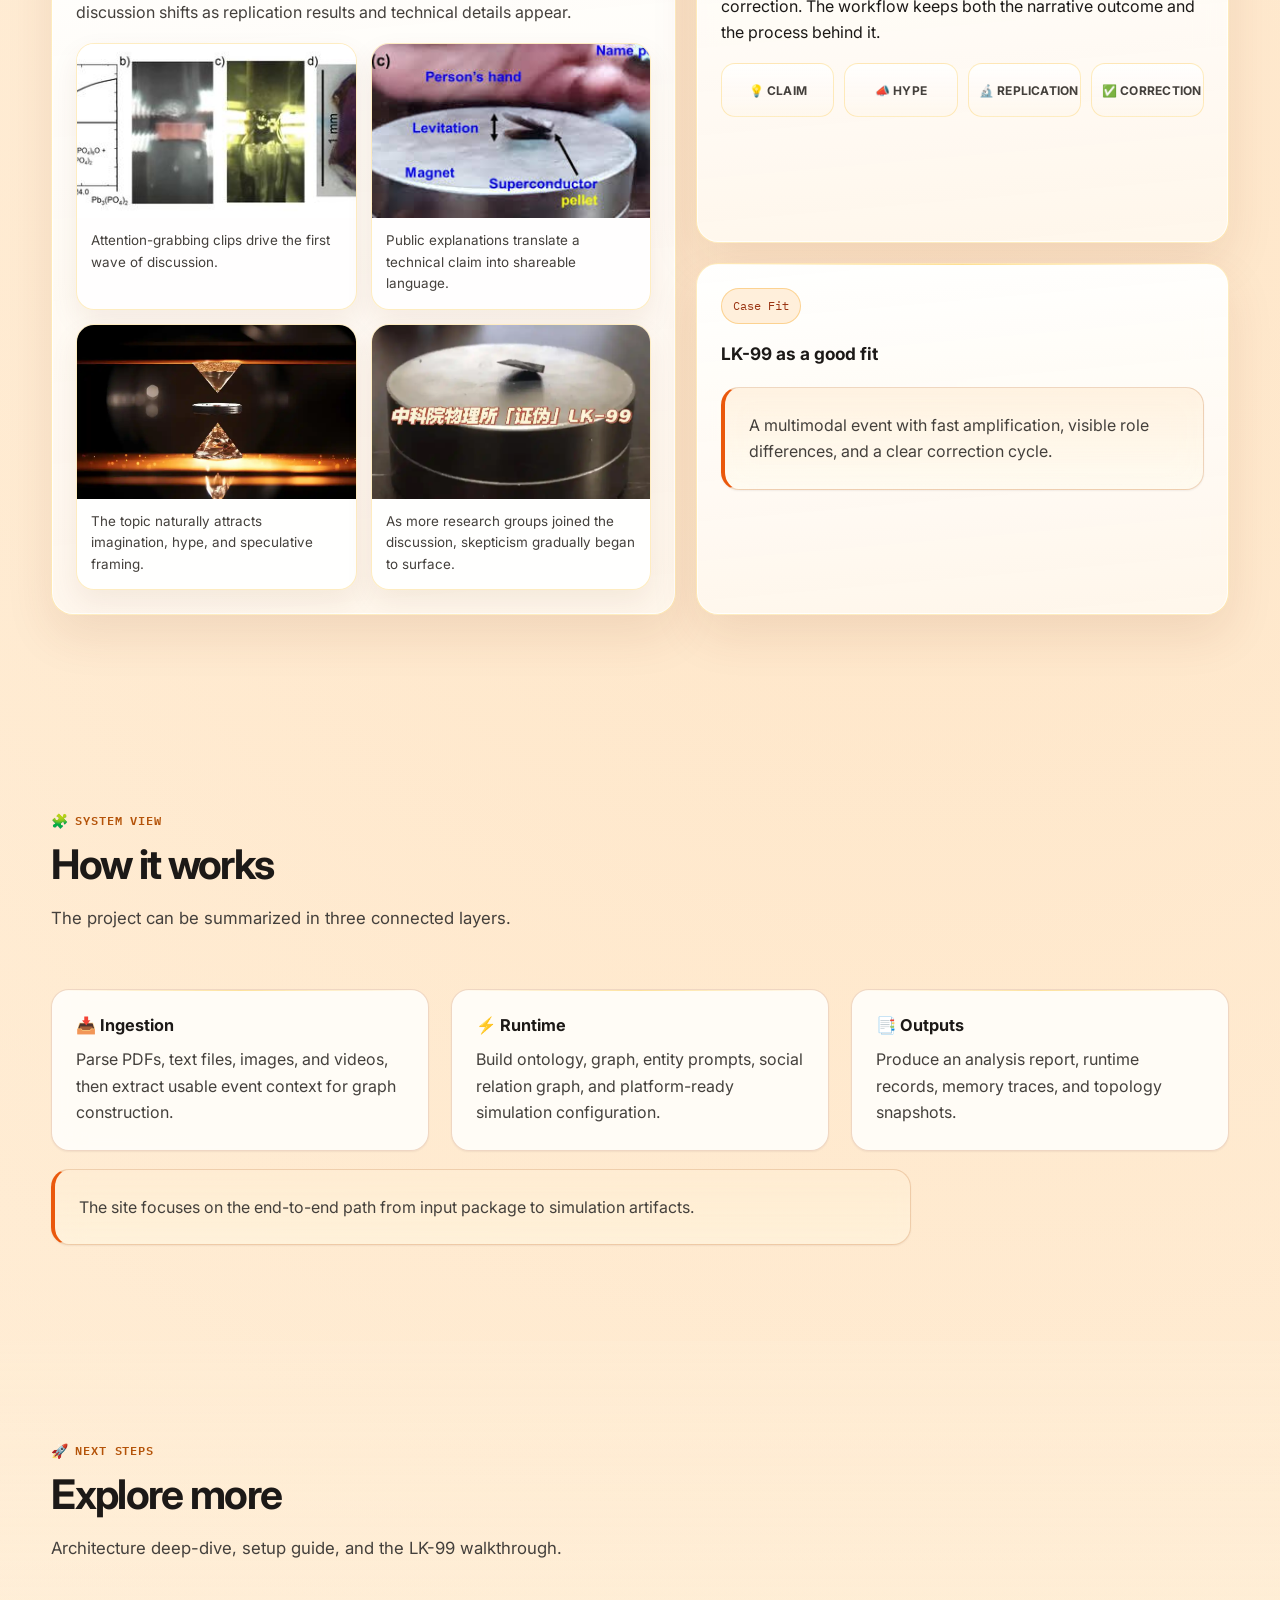
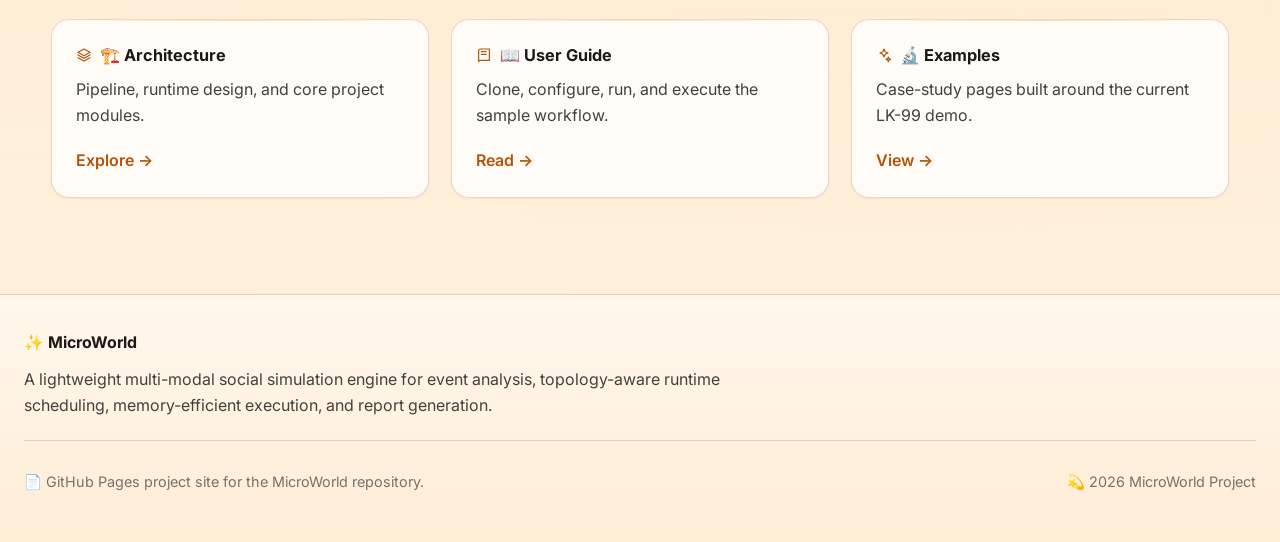
==== commit aee10c70: "Tighten home and demo text layout" ====
--- a/docs/index.html
+++ b/docs/index.html
@@ -15,7 +15,7 @@
       href="https://fonts.googleapis.com/css2?family=Inter:wght@400;500;600;700;800&family=IBM+Plex+Mono:wght@400;500;600&display=swap"
       rel="stylesheet"
     />
-    <link rel="stylesheet" href="./styles.css?v=20260421" />
+    <link rel="stylesheet" href="./styles.css?v=20260423" />
   </head>
   <body
     data-page="home"
@@ -30,7 +30,7 @@
         <div class="hero-copy">
           <div class="hero-badge"><span class="emoji" aria-hidden="true">⚡</span> Lightweight · Multi-Modal · Topology-Aware</div>
           <h1>
-            <span class="hero-title-line"><span class="emoji" aria-hidden="true">🌐</span><span class="hero-title-main">MicroWorld</span></span>
+            <span class="hero-title-line"><span class="hero-title-logo" aria-hidden="true"><img src="./assets/logo.png" alt="" /></span><span class="hero-title-main">MicroWorld</span></span>
             <span class="hero-title-sub">A Lightweight Multi-Modal Social Simulation Engine</span>
           </h1>
           <p class="hero-abstract">
--- a/docs/styles.css
+++ b/docs/styles.css
@@ -401,6 +401,21 @@
   font-family: var(--font);
 }
 
+.hero-stat-box .metric-heading span:last-child {
+  color: var(--text);
+  font-family: var(--font);
+  font-size: 1rem;
+  font-weight: 700;
+  line-height: 1.25;
+  letter-spacing: -0.01em;
+}
+
+.hero-stat-box > span {
+  color: var(--text-secondary);
+  font-size: 0.9rem;
+  line-height: 1.55;
+}
+
 .hero-chips {
   list-style: none;
   margin: 22px 0 0;
@@ -473,15 +488,32 @@
 .hero-title-line {
   display: flex;
   flex-wrap: wrap;
-  align-items: baseline;
+  align-items: center;
   gap: 0.35em 0.5em;
 }
 
-.hero-title-line .emoji {
-  font-size: clamp(2rem, 4.5vw, 3.25rem);
-  line-height: 1;
-  position: relative;
-  top: 0.06em;
+.hero-title-logo {
+  width: clamp(2rem, 4.4vw, 3.2rem);
+  height: clamp(2rem, 4.4vw, 3.2rem);
+  display: inline-flex;
+  align-items: center;
+  justify-content: center;
+  overflow: hidden;
+  border-radius: 999px;
+  background: linear-gradient(165deg, rgba(255, 247, 237, 0.96), rgba(254, 215, 170, 0.72));
+  border: 1px solid rgba(245, 158, 11, 0.22);
+  box-shadow:
+    0 8px 18px rgba(120, 53, 15, 0.08),
+    inset 0 1px 0 rgba(255, 255, 255, 0.82);
+}
+
+.hero-title-logo img {
+  width: 100%;
+  height: 100%;
+  object-fit: cover;
+  object-position: center 18%;
+  mix-blend-mode: multiply;
+  transform: scale(1.08);
 }
 
 .hero-title-main,
@@ -1318,6 +1350,10 @@
   font-size: 0.88rem;
   text-align: right;
   line-height: 1.35;
+  white-space: normal;
+}
+
+body[data-page="architecture"] .system-cockpit .board-list-row strong {
   white-space: nowrap;
 }
 
@@ -1329,17 +1365,38 @@
 
 .status-card {
   padding: 18px;
-  min-height: 142px;
+  min-height: 124px;
 }
 
 .status-label {
   display: inline-block;
-  margin-bottom: 12px;
+  margin-bottom: 8px;
   color: var(--text-muted);
   font-size: 0.76rem;
   font-family: var(--mono);
   letter-spacing: 0.06em;
   text-transform: uppercase;
+}
+
+.status-icon {
+  width: 36px;
+  height: 36px;
+  display: inline-flex;
+  align-items: center;
+  justify-content: center;
+  margin-bottom: 12px;
+  border-radius: 12px;
+  background: linear-gradient(165deg, rgba(255, 247, 237, 0.98), rgba(254, 215, 170, 0.72));
+  border: 1px solid rgba(245, 158, 11, 0.28);
+  box-shadow:
+    0 8px 18px rgba(120, 53, 15, 0.08),
+    inset 0 1px 0 rgba(255, 255, 255, 0.82);
+}
+
+.status-icon .ui-icon {
+  width: 1rem;
+  height: 1rem;
+  color: var(--primary);
 }
 
 .status-card strong {
@@ -1675,10 +1732,12 @@
   border: 1px solid rgba(251, 191, 36, 0.28);
   background: linear-gradient(180deg, rgba(255, 255, 255, 0.95), rgba(255, 247, 237, 0.9));
   color: var(--text-secondary);
-  font-family: var(--mono);
-  font-size: 0.78rem;
-  letter-spacing: 0.05em;
+  font-family: var(--font);
+  font-size: 0.75rem;
+  font-weight: 700;
+  letter-spacing: 0.02em;
   text-transform: uppercase;
+  white-space: nowrap;
 }
 
 .gallery-caption-grid {
@@ -1963,6 +2022,19 @@
   font-size: 1.7rem;
   line-height: 1;
   letter-spacing: -0.05em;
+}
+
+.metric-box .metric-heading {
+  font-family: var(--font);
+}
+
+.metric-box .metric-heading span:last-child {
+  color: var(--text);
+  font-family: var(--font);
+  font-size: 1rem;
+  font-weight: 700;
+  line-height: 1.25;
+  letter-spacing: -0.01em;
 }
 
 .metric-box span {
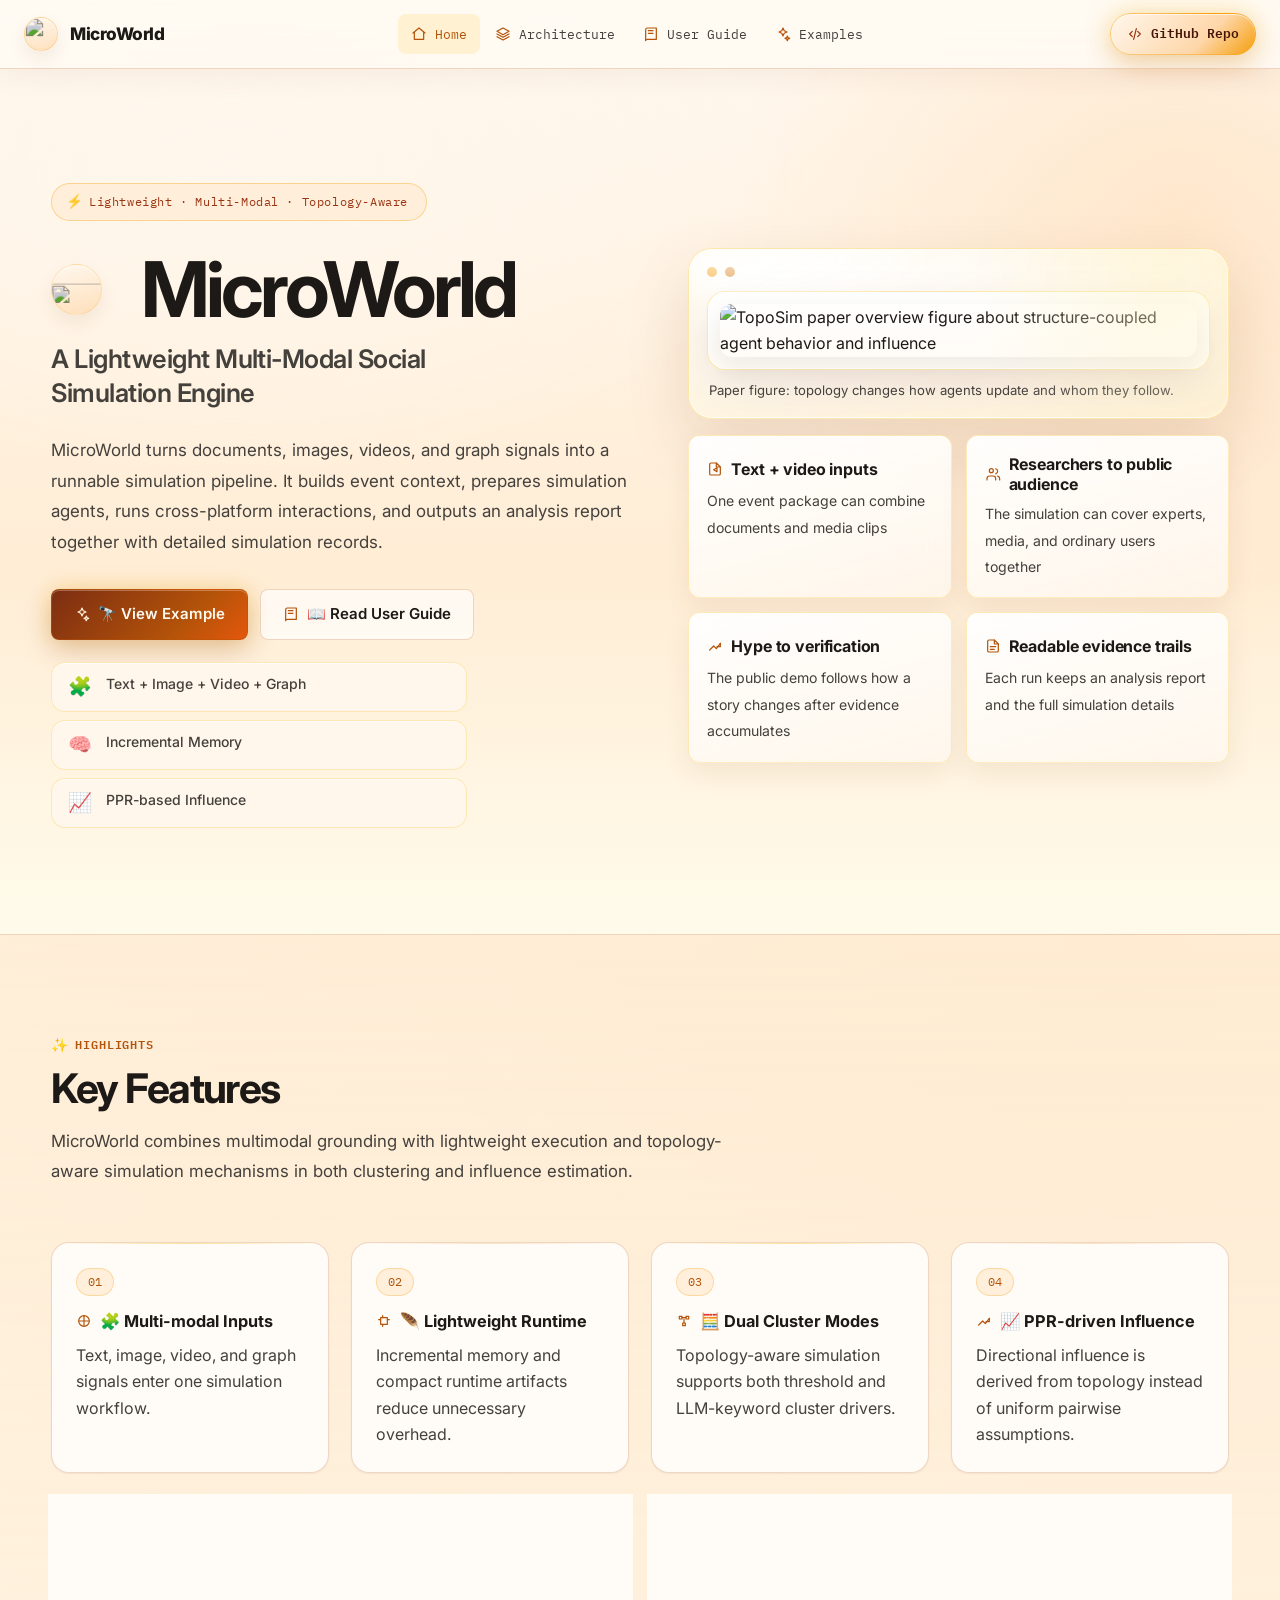
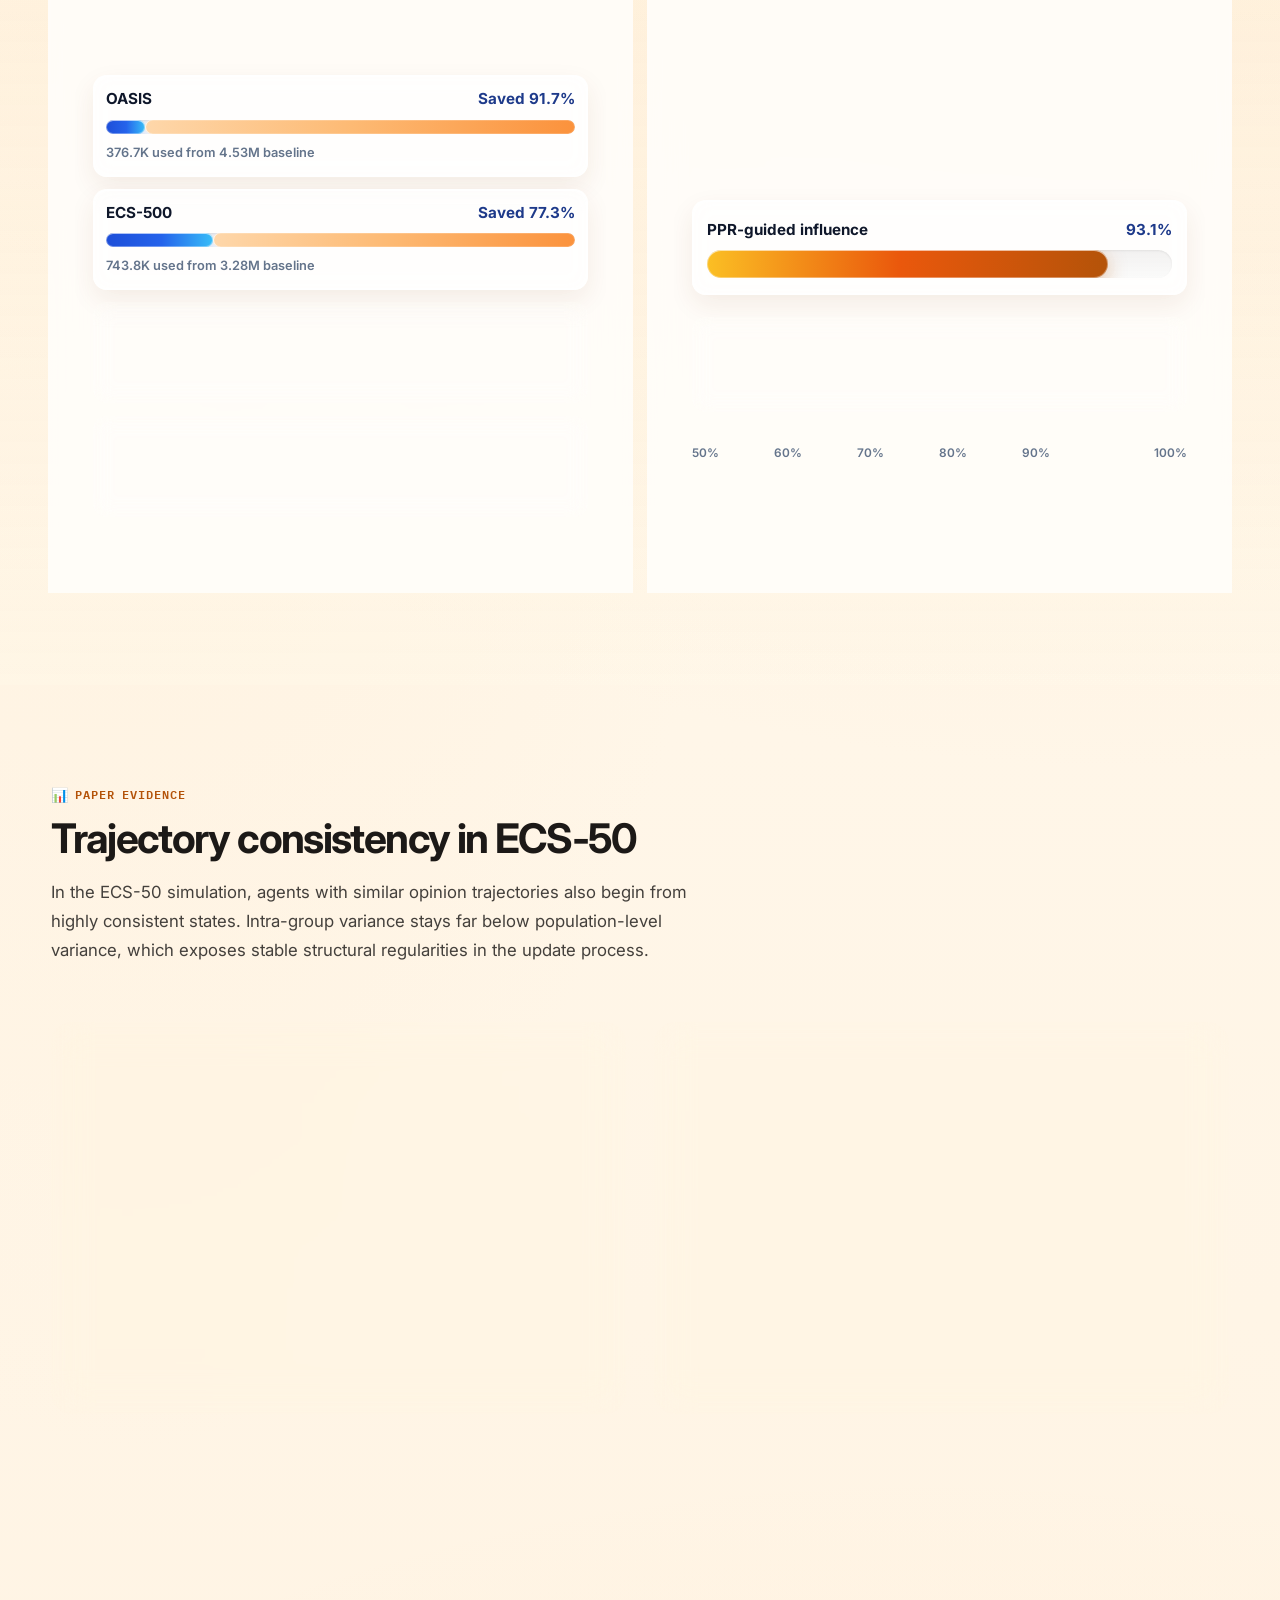
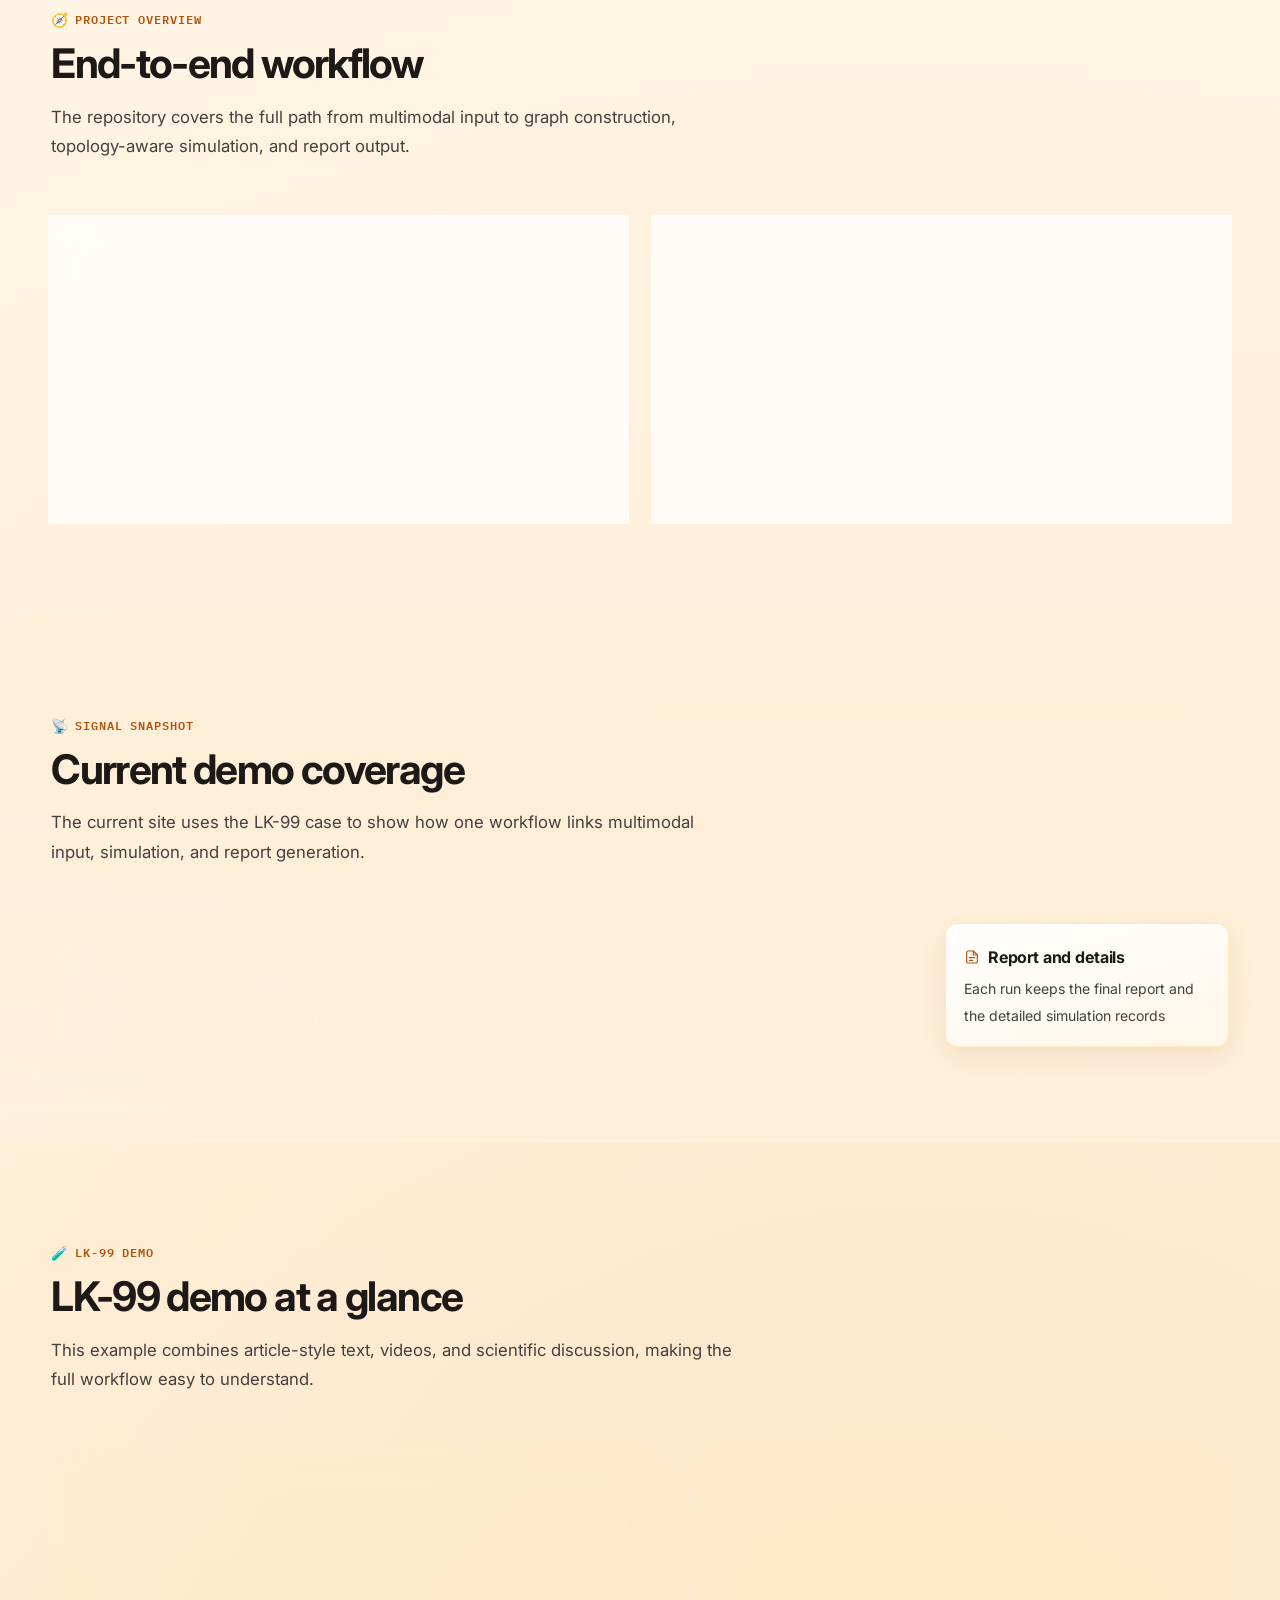
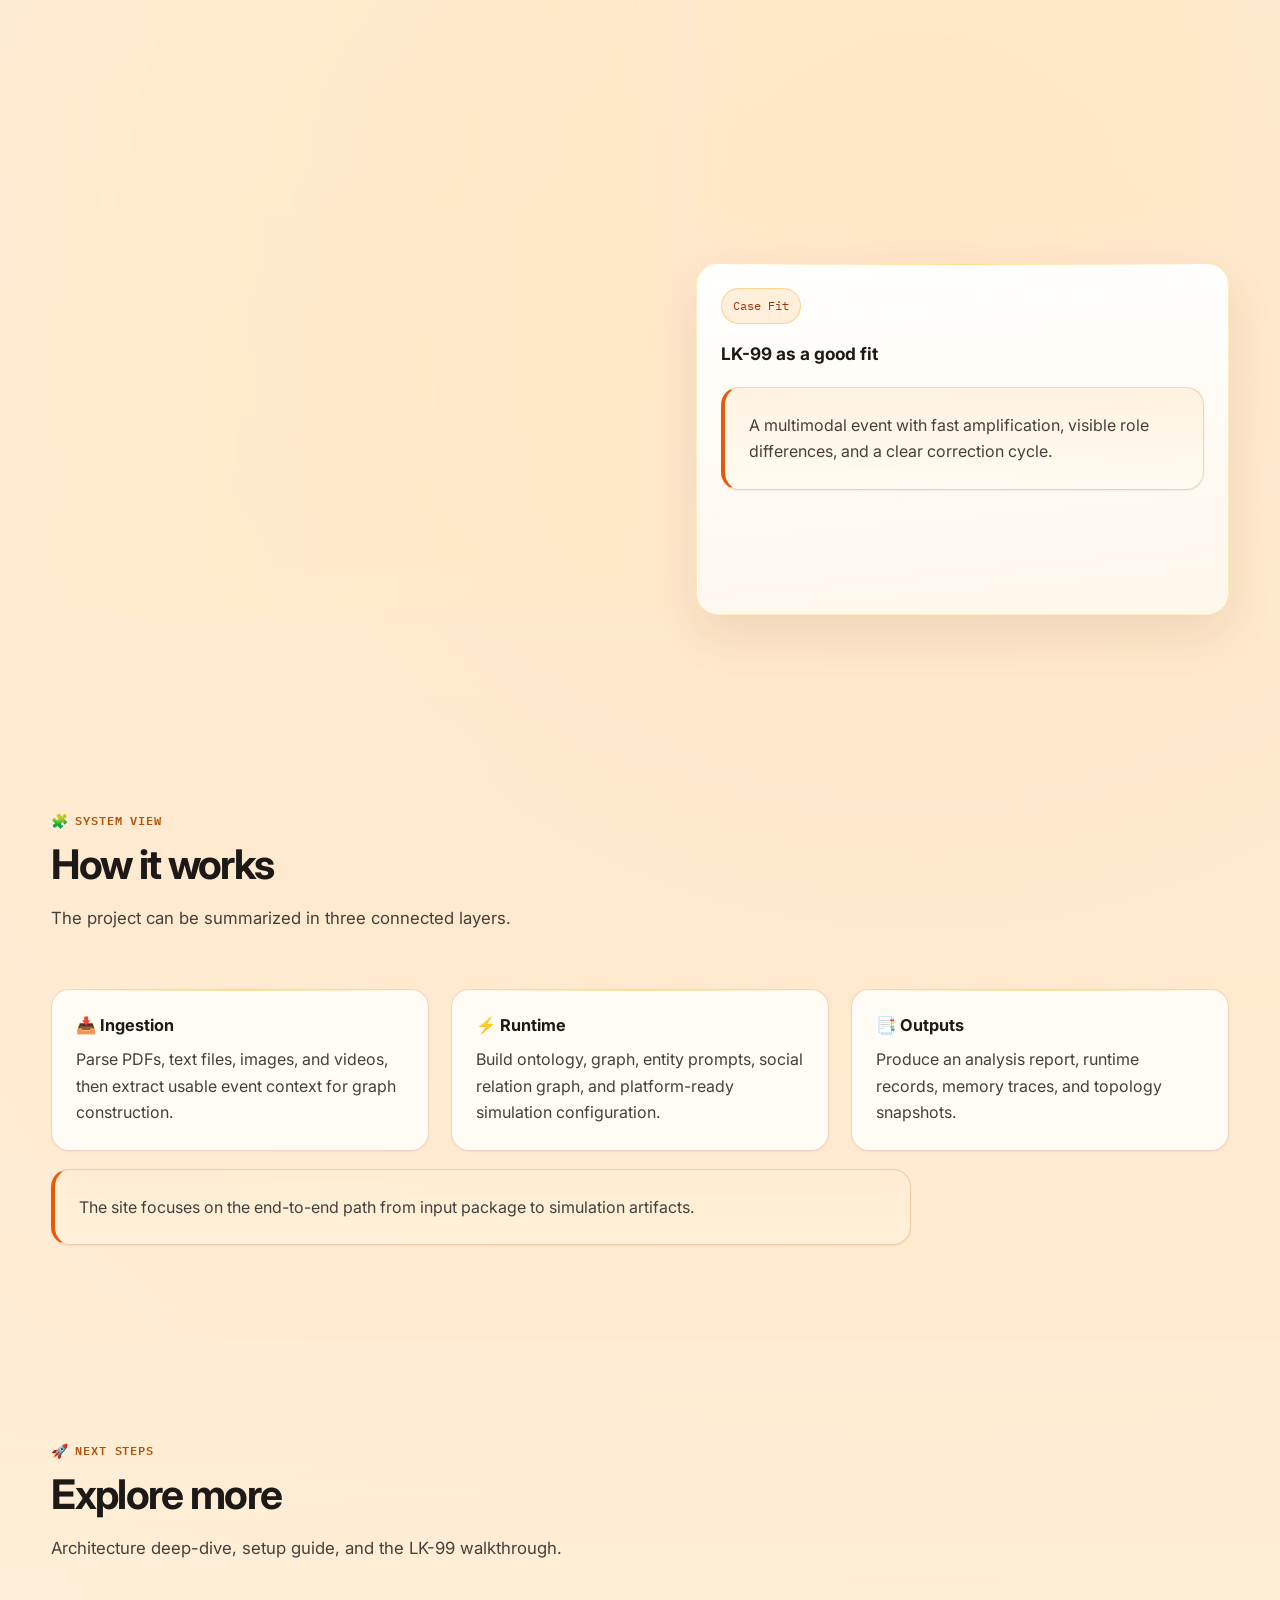
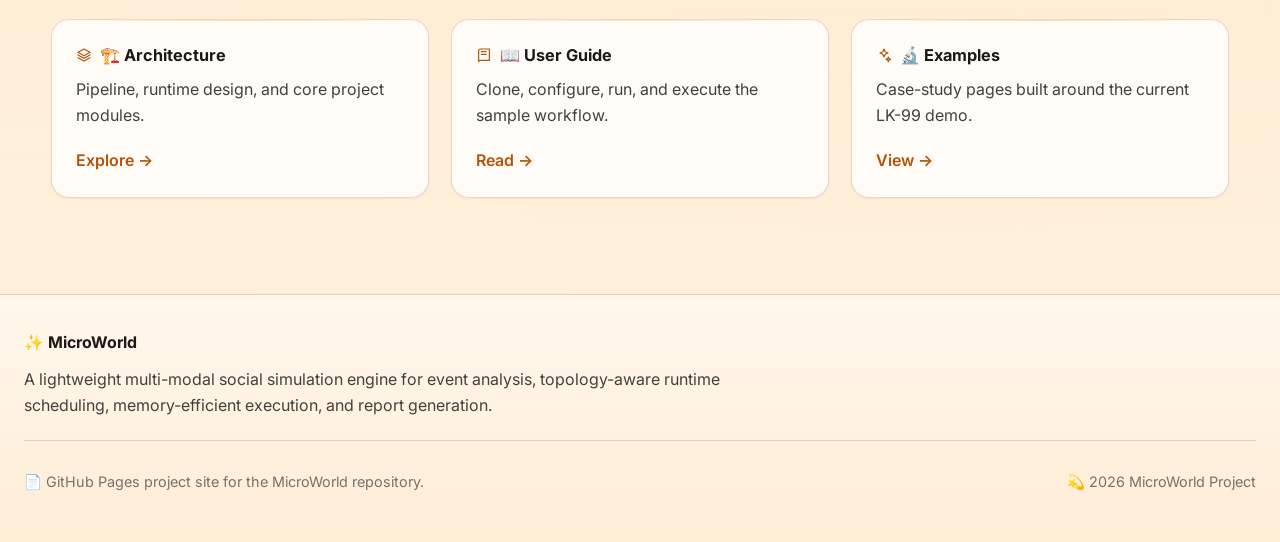
==== commit cd849acf: "Scale architecture card visuals up" ====
--- a/docs/index.html
+++ b/docs/index.html
@@ -15,7 +15,7 @@
       href="https://fonts.googleapis.com/css2?family=Inter:wght@400;500;600;700;800&family=IBM+Plex+Mono:wght@400;500;600&display=swap"
       rel="stylesheet"
     />
-    <link rel="stylesheet" href="./styles.css?v=20260423" />
+    <link rel="stylesheet" href="./styles.css?v=20260429" />
   </head>
   <body
     data-page="home"
--- a/docs/styles.css
+++ b/docs/styles.css
@@ -1364,8 +1364,28 @@
 }
 
 .status-card {
-  padding: 18px;
-  min-height: 124px;
+  display: flex;
+  flex-direction: column;
+  padding: 12px 12px 16px;
+  min-height: 0;
+}
+
+.status-visual {
+  display: flex;
+  align-items: center;
+  justify-content: center;
+  min-height: 220px;
+  margin: 0 0 10px;
+}
+
+.status-visual img {
+  display: block;
+  width: 100%;
+  height: 100%;
+  max-width: none;
+  max-height: none;
+  object-fit: contain;
+  filter: drop-shadow(0 10px 18px rgba(120, 53, 15, 0.08));
 }
 
 .status-label {
@@ -1401,15 +1421,17 @@
 
 .status-card strong {
   display: block;
-  margin-bottom: 10px;
-  font-size: 1.55rem;
-  line-height: 1.05;
-  letter-spacing: -0.04em;
+  margin-bottom: 8px;
+  font-size: 1.08rem;
+  line-height: 1.15;
+  letter-spacing: -0.02em;
 }
 
 .status-card p {
   margin: 0;
   color: var(--text-secondary);
+  font-size: 0.88rem;
+  line-height: 1.55;
 }
 
 .pipeline-shell {
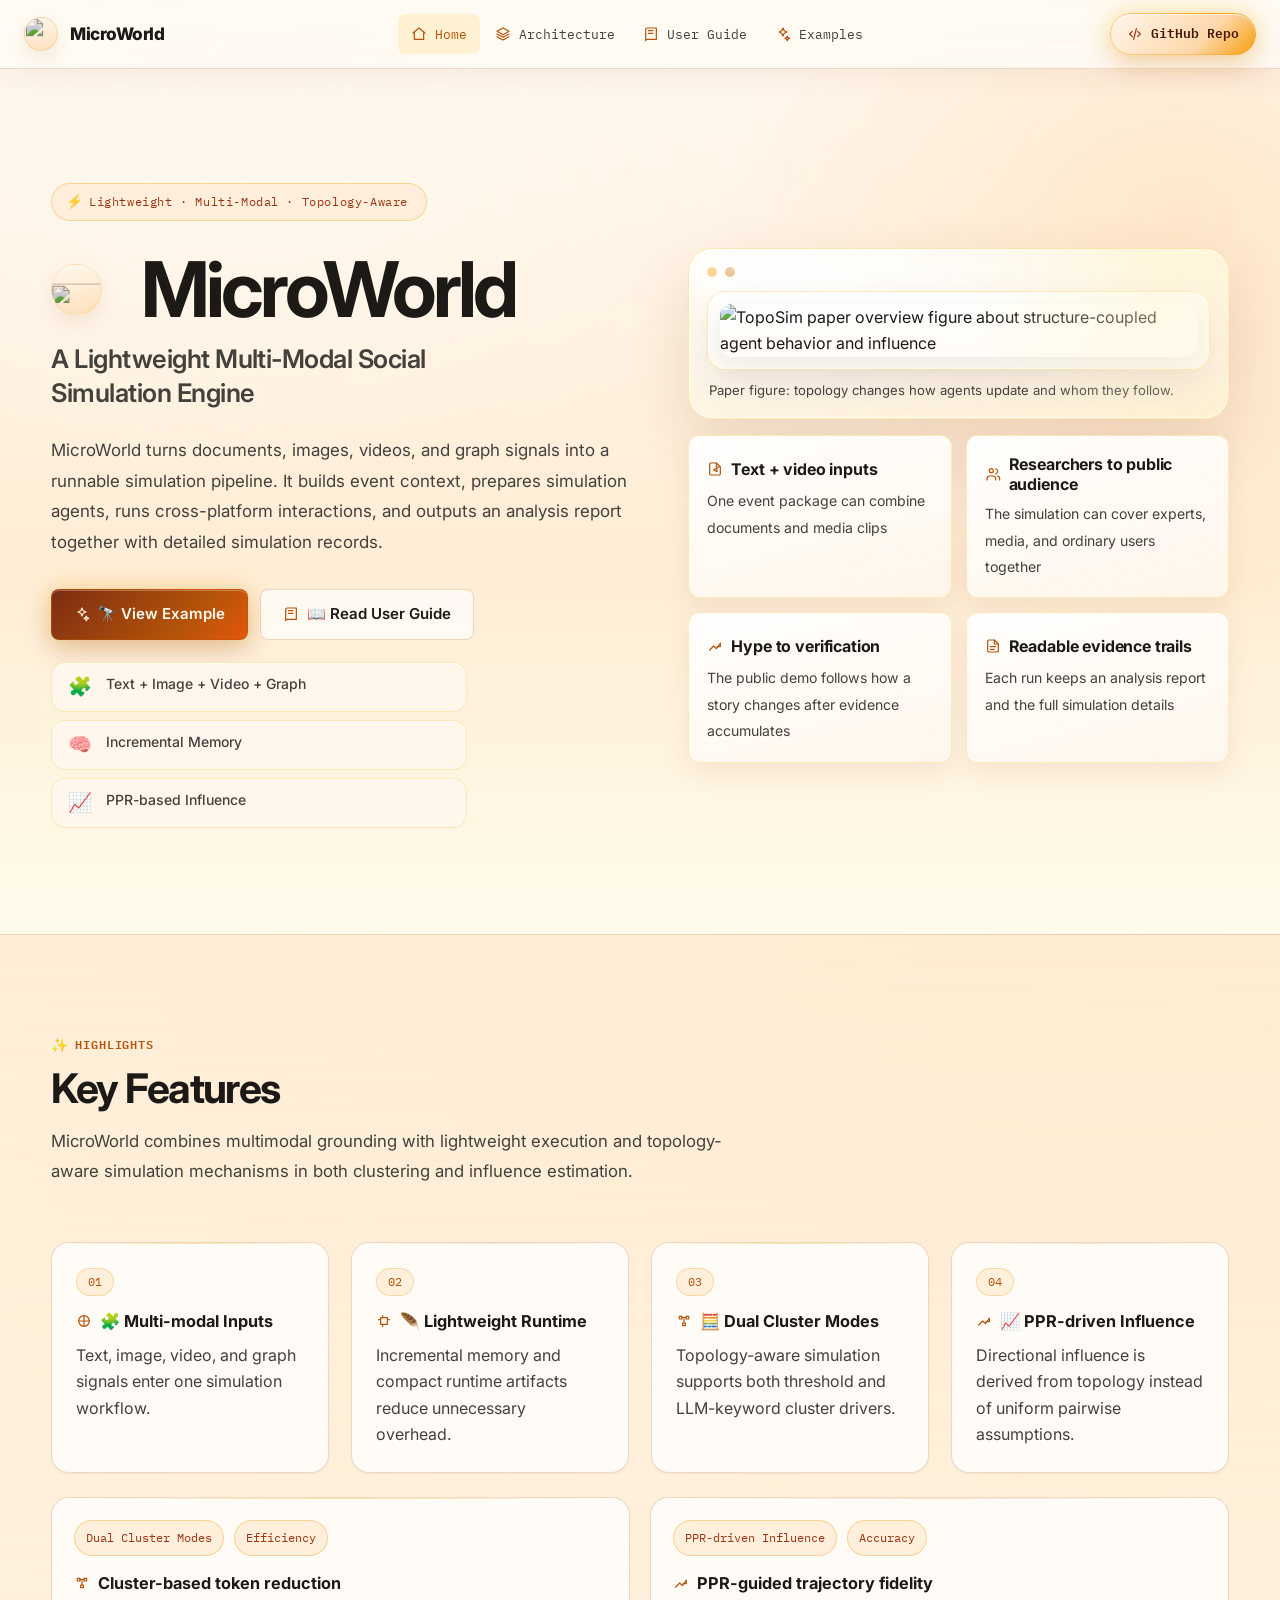
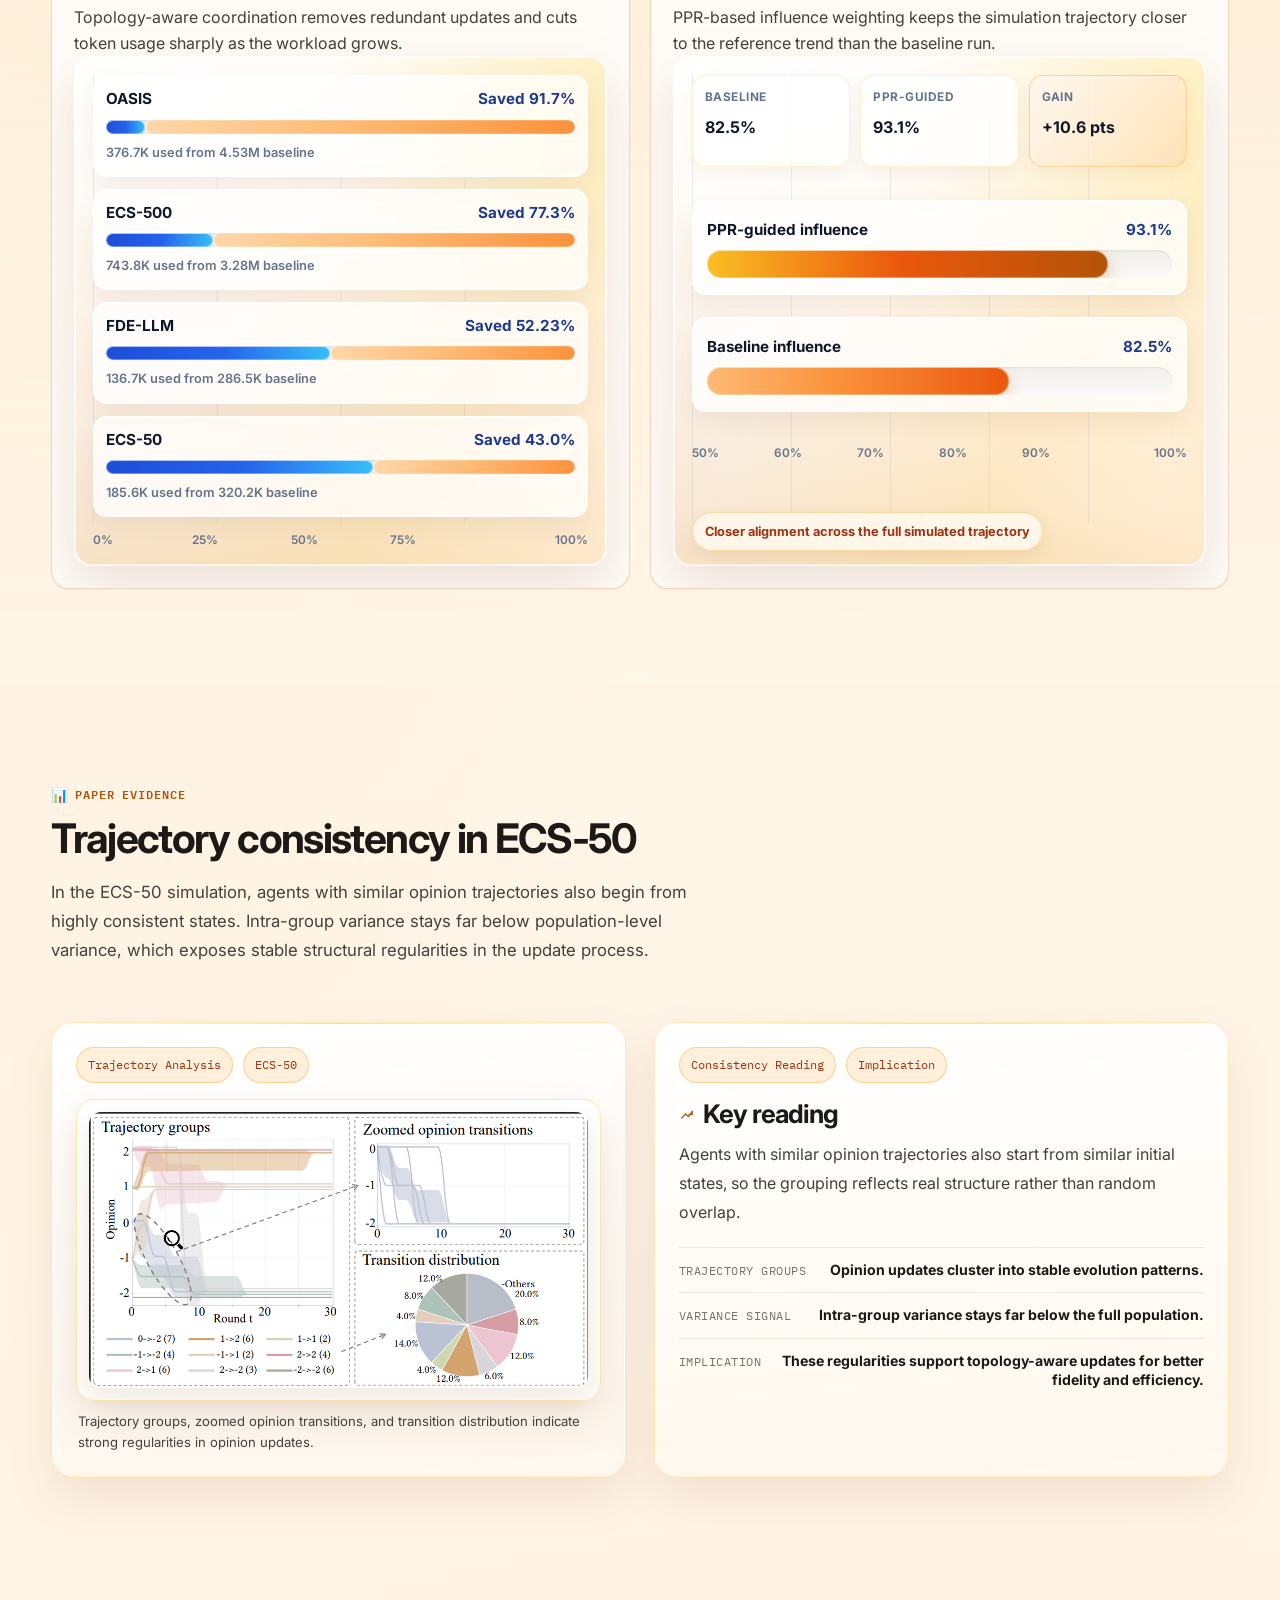
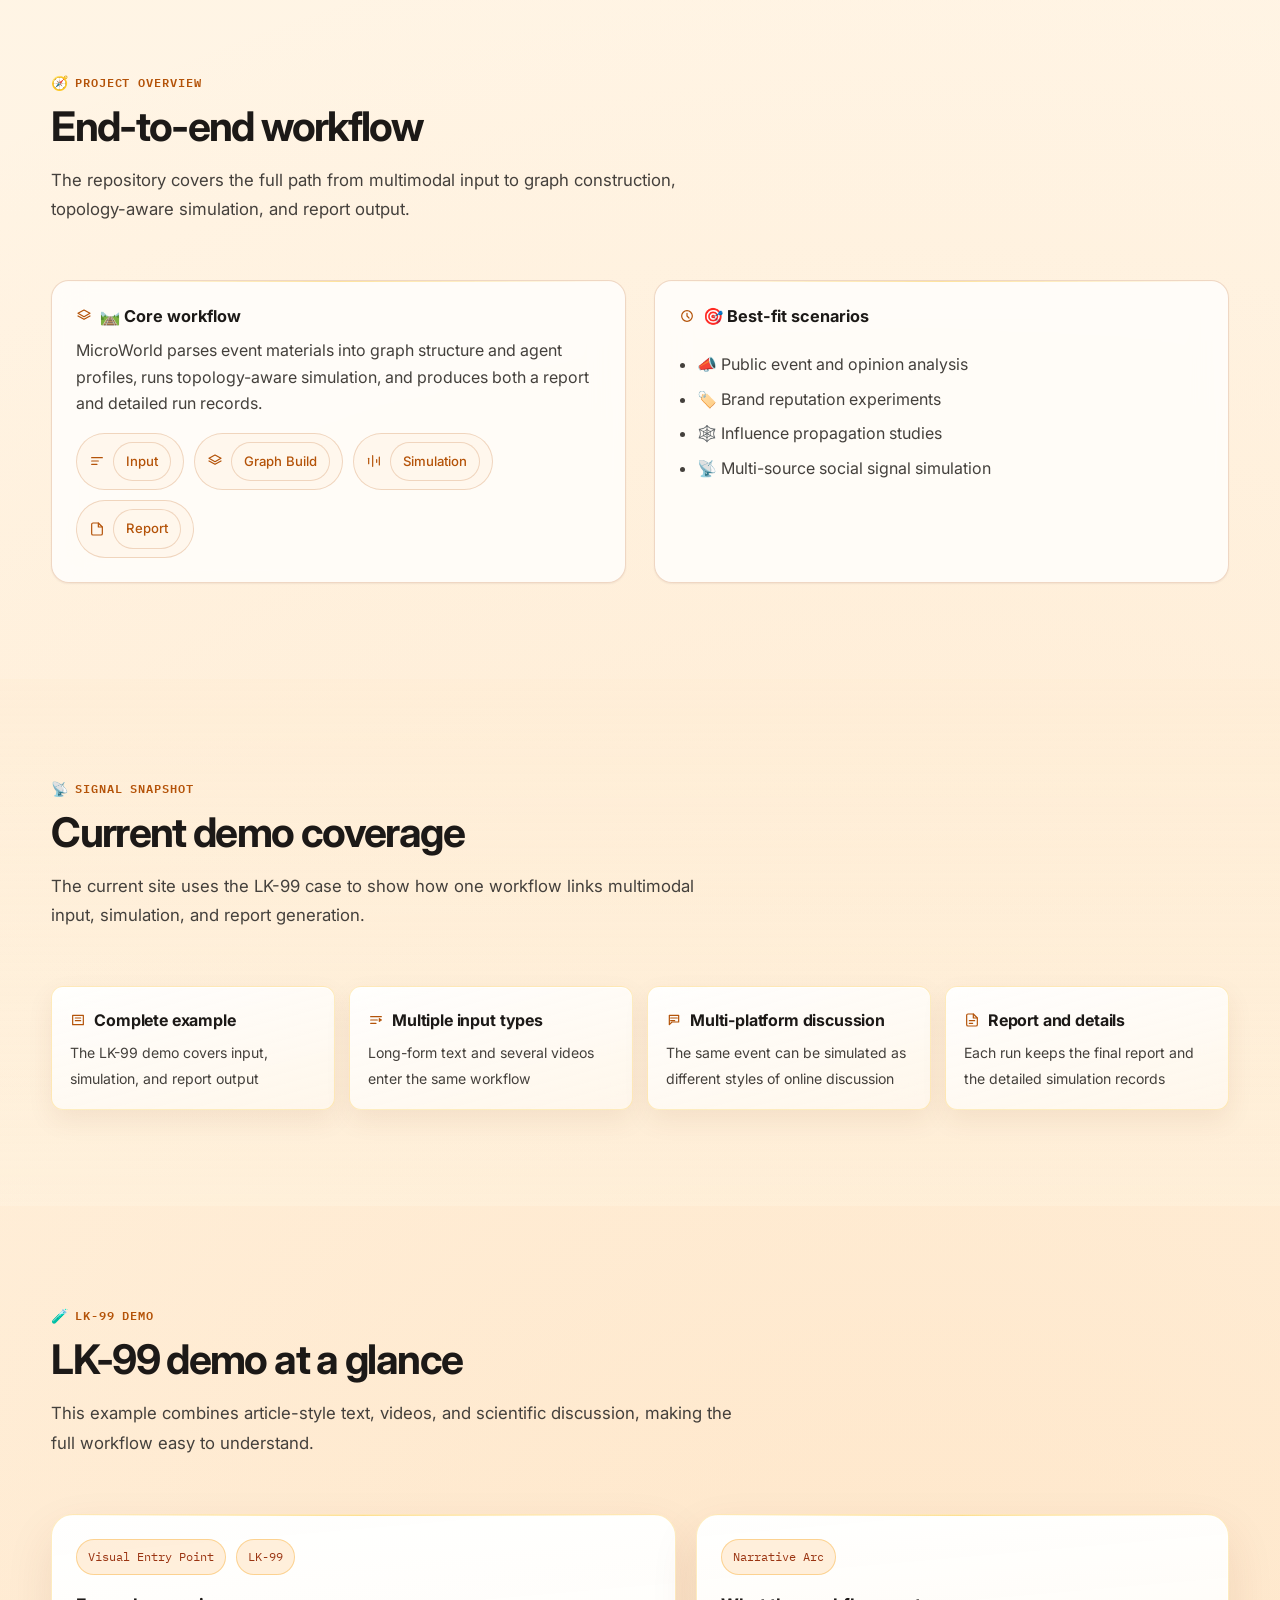
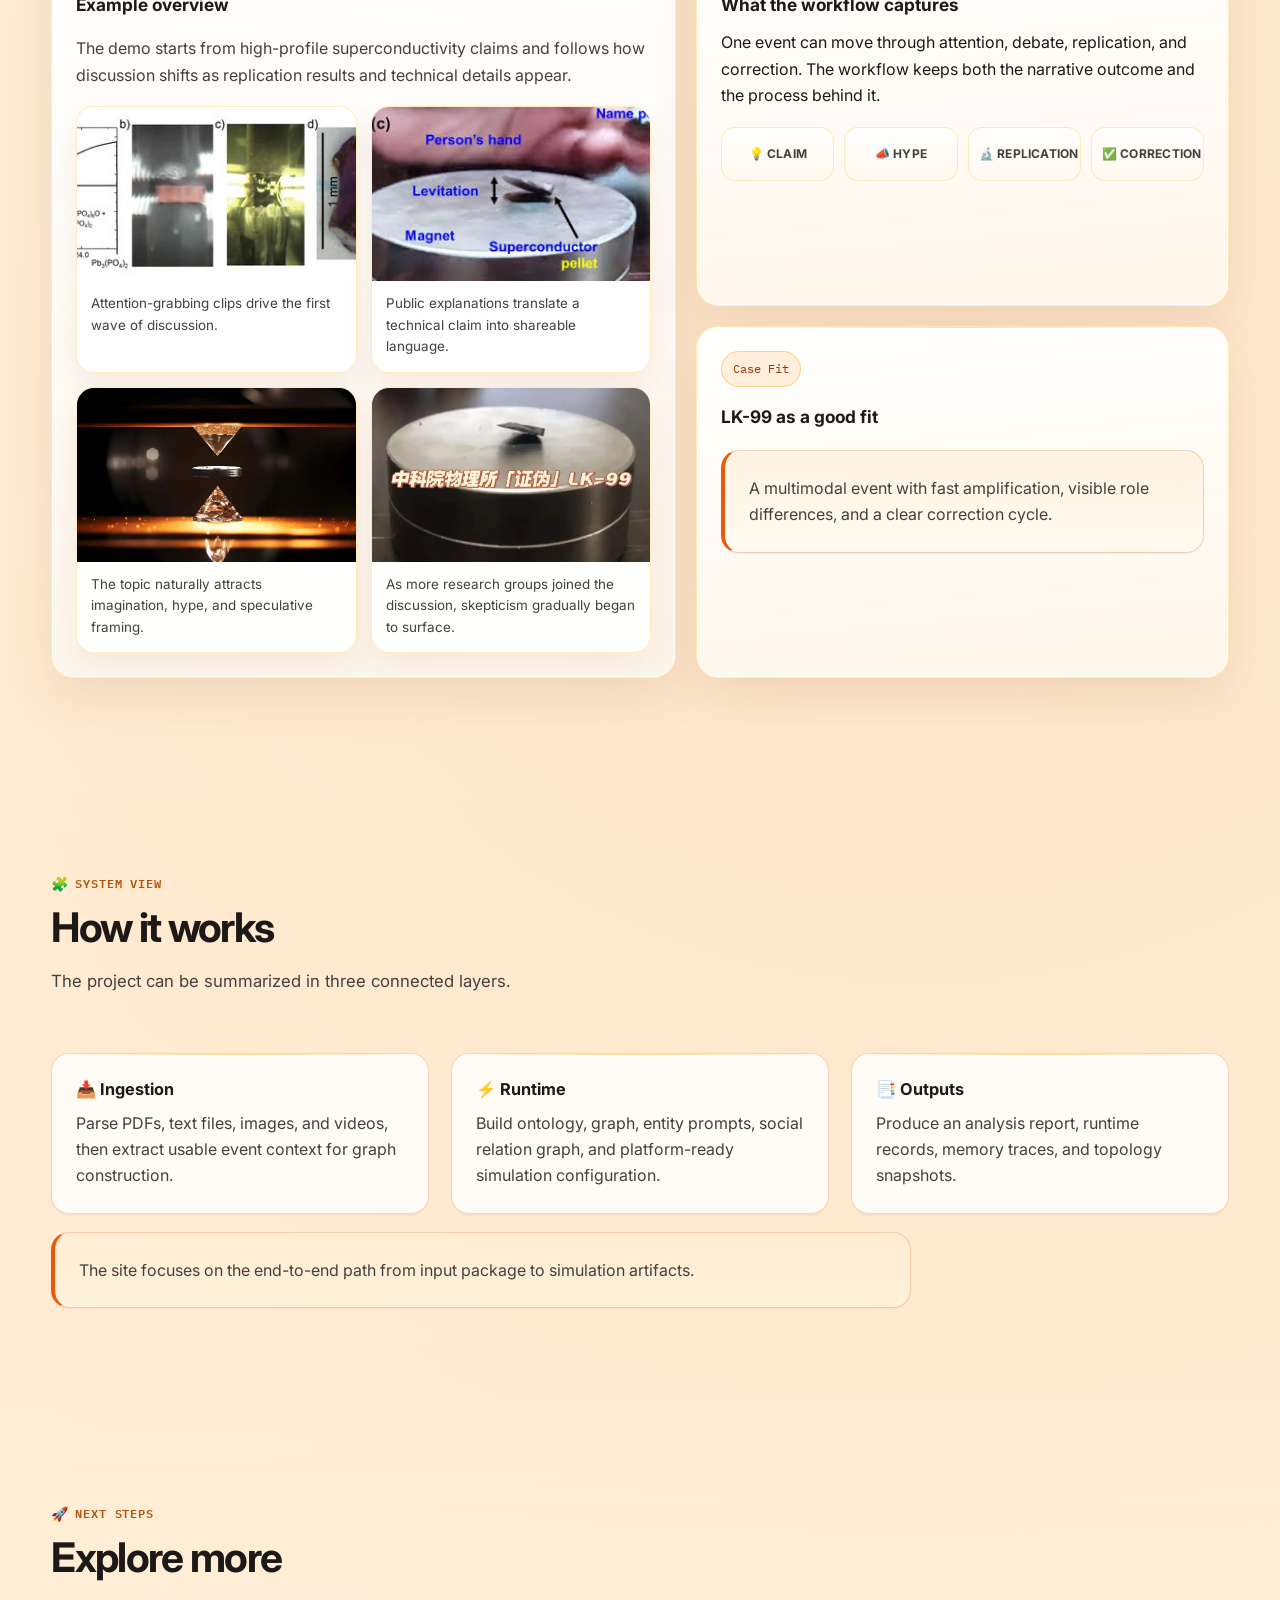
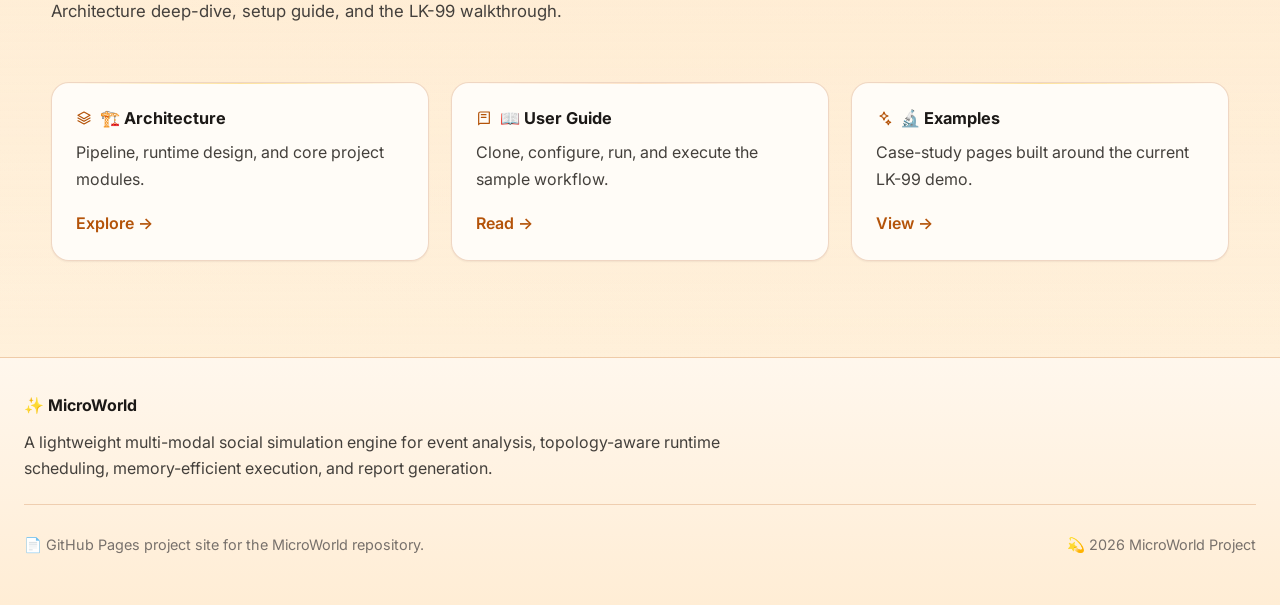
==== commit b6fb9931: "Update README and site paper figures" ====
--- a/docs/index.html
+++ b/docs/index.html
@@ -15,7 +15,7 @@
       href="https://fonts.googleapis.com/css2?family=Inter:wght@400;500;600;700;800&family=IBM+Plex+Mono:wght@400;500;600&display=swap"
       rel="stylesheet"
     />
-    <link rel="stylesheet" href="./styles.css?v=20260429" />
+    <link rel="stylesheet" href="./styles.css?v=20260501" />
   </head>
   <body
     data-page="home"
@@ -279,10 +279,10 @@
               <span class="board-tag">ECS-50</span>
             </div>
             <div class="paper-image-frame background-paper-image">
-              <img src="./assets/background.png" alt="Consistency analysis of opinion update trajectories in ECS-50 simulation" />
+              <img src="./assets/paper-figures/background.png" alt="Trajectory groups, zoomed opinion transitions, and transition distribution in ECS-50 simulation" />
             </div>
             <p class="paper-image-caption">
-              Group-level trends, individual trajectories inside a representative group, and group proportions all indicate strong regularities in opinion updates.
+              Trajectory groups, zoomed opinion transitions, and transition distribution indicate strong regularities in opinion updates.
             </p>
           </article>
           <article class="signal-board signal-board-large">
